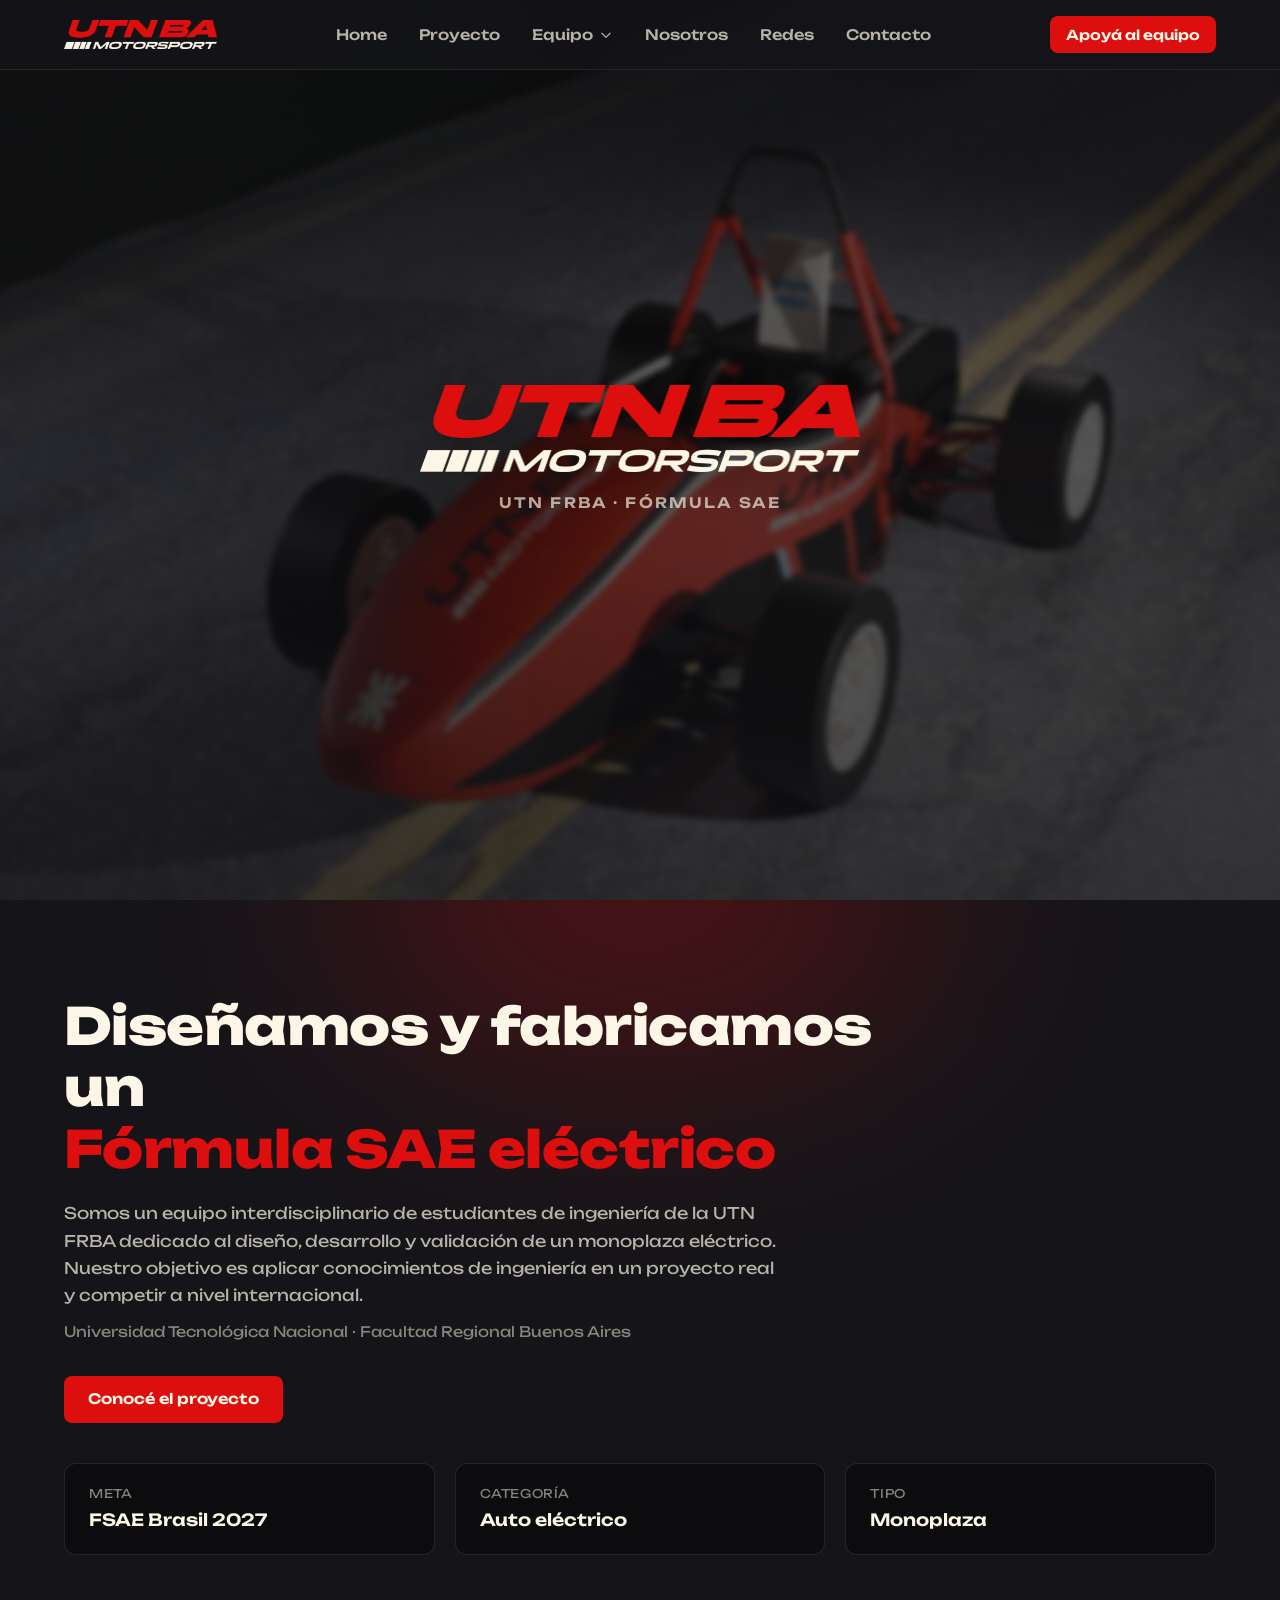
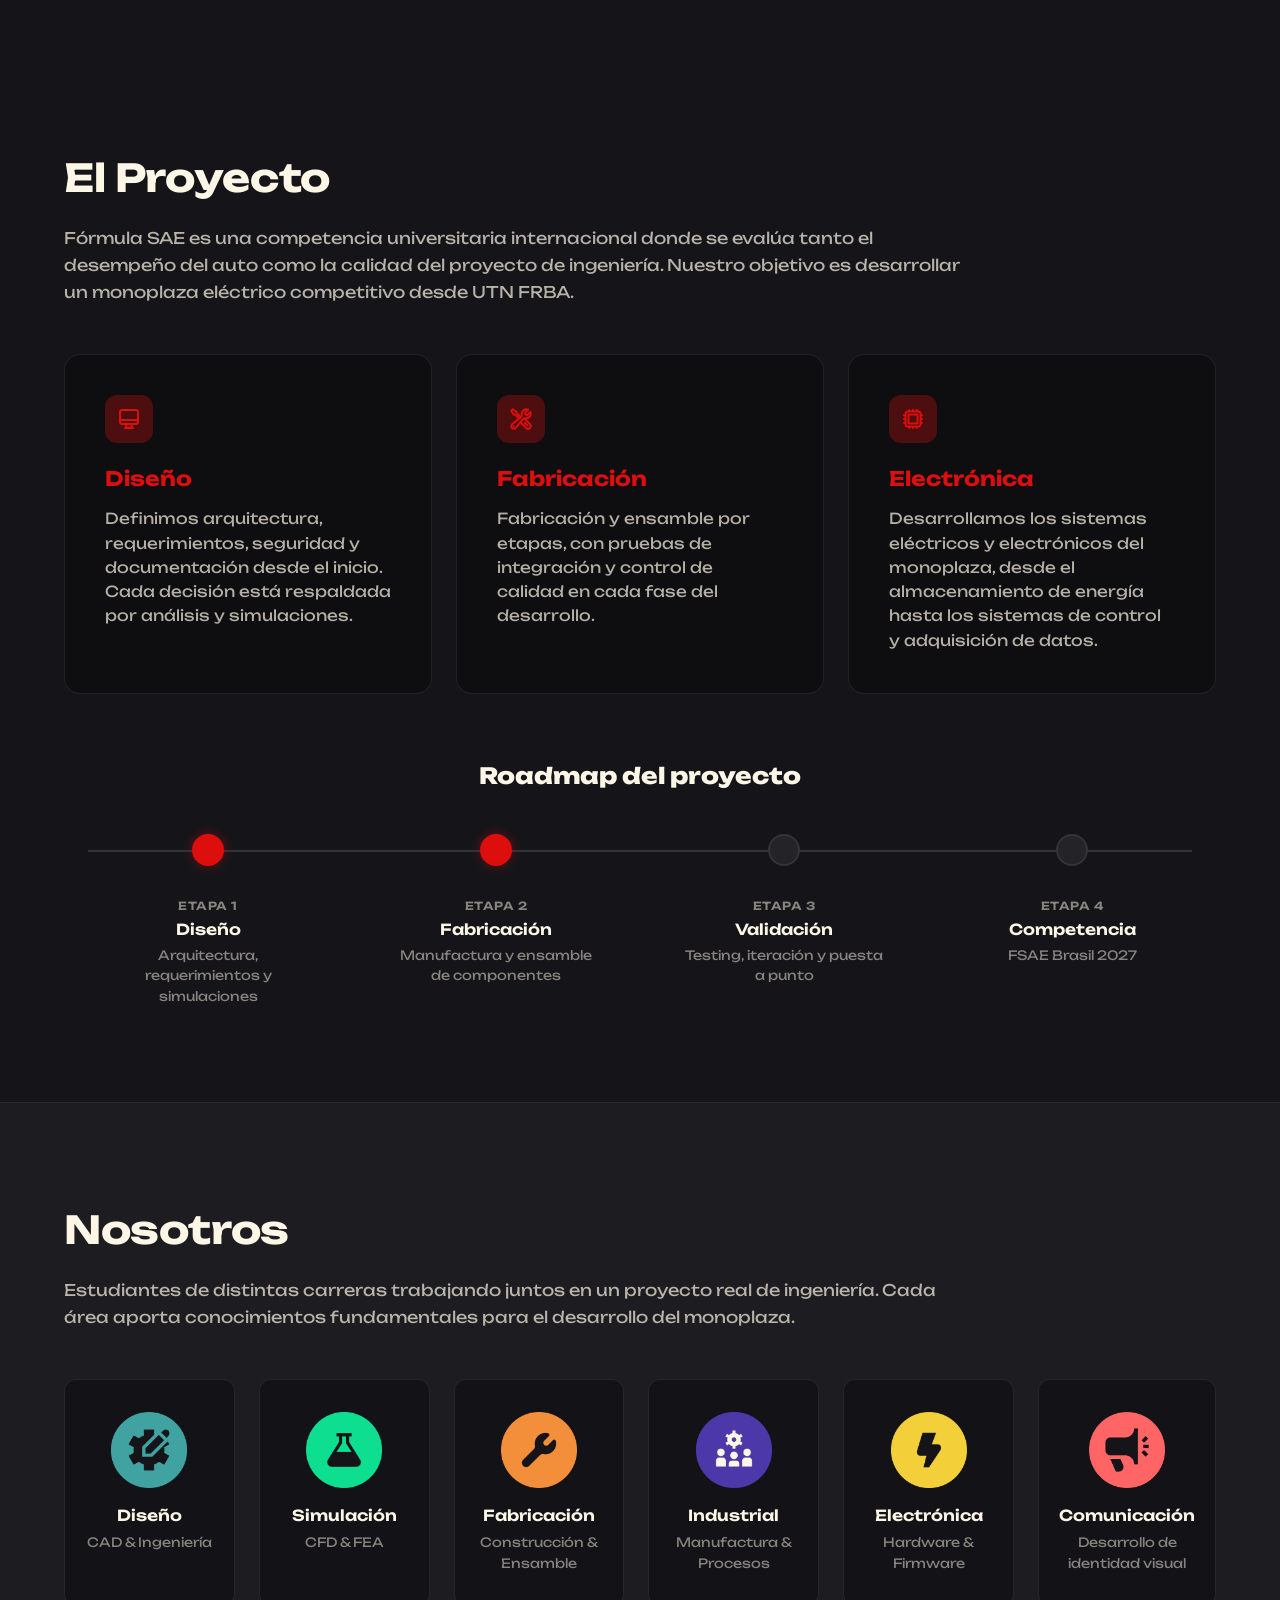
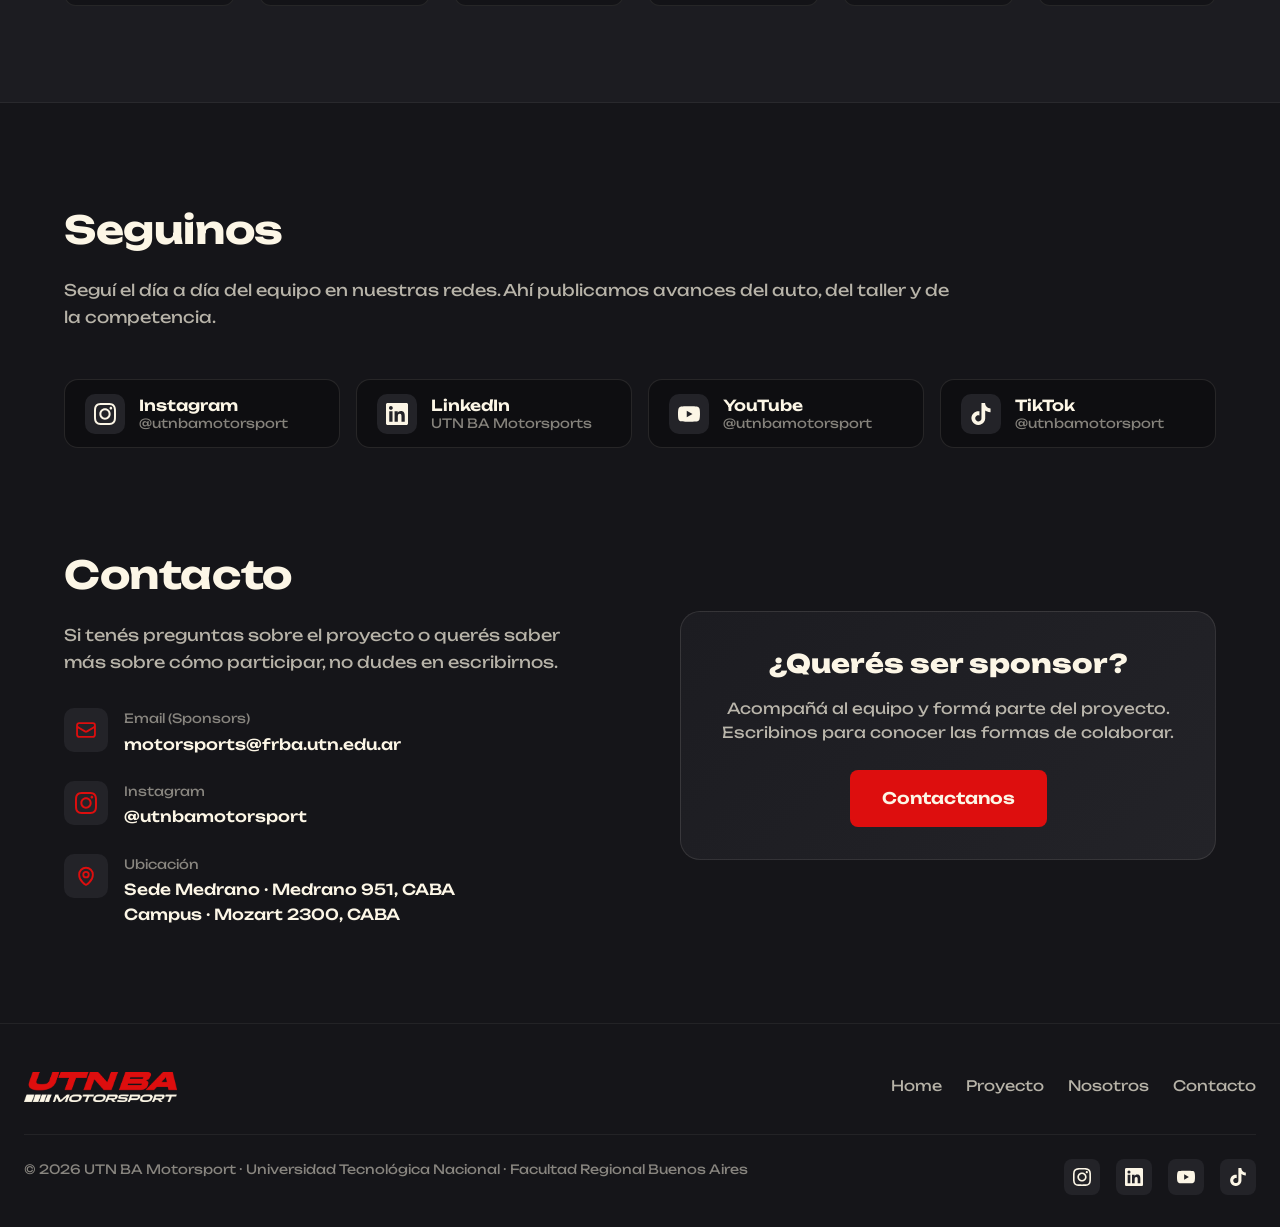
==== index.html @ e8218c8e "Contacto: mostrar las dos sedes (Medrano y Campus) - Ubicación ahora lista Sede Medrano (Medrano 951" ====
<!DOCTYPE html>
<html lang="es">
<head>
  <meta charset="UTF-8">
  <meta name="viewport" content="width=device-width, initial-scale=1.0">
  <meta name="description" content="UTN FRBA Motorsport - Equipo Formula Student que diseña y fabrica un monoplaza eléctrico para competir en FSAE Brasil 2027">
  <meta name="theme-color" content="#151519">
  <title>UTN FRBA Motorsport</title>
  <link rel="icon" type="image/png" href="assets/img/favicon.png">
  <link rel="canonical" href="https://mgazario.github.io/">
  <!-- Open Graph -->
  <meta property="og:type" content="website">
  <meta property="og:title" content="UTN FRBA Motorsport — Formula SAE">
  <meta property="og:description" content="Equipo Formula Student de la UTN FRBA que diseña y fabrica un monoplaza eléctrico para competir en FSAE Brasil 2027.">
  <meta property="og:url" content="https://mgazario.github.io/">
  <meta property="og:image" content="https://mgazario.github.io/assets/img/logo.png">
  <meta property="og:locale" content="es_AR">
  <!-- Google Fonts - Unbounded (only used weights) -->
  <link rel="preconnect" href="https://fonts.googleapis.com">
  <link rel="preconnect" href="https://fonts.gstatic.com" crossorigin>
  <link href="https://fonts.googleapis.com/css2?family=Unbounded:wght@400;500;600;700;800;900&display=swap" rel="stylesheet">
  <!-- Structured Data -->
  <script type="application/ld+json">
  {
    "@context": "https://schema.org",
    "@type": "CollegeOrUniversity",
    "name": "UTN FRBA Motorsport",
    "description": "Equipo Formula Student de la UTN FRBA que diseña y fabrica un monoplaza eléctrico.",
    "url": "https://mgazario.github.io/",
    "logo": "https://mgazario.github.io/assets/img/logo.png",
    "email": "motorsports@frba.utn.edu.ar",
    "sameAs": [
      "https://www.instagram.com/utnbamotorsport/"
    ],
    "address": {
      "@type": "PostalAddress",
      "addressLocality": "Buenos Aires",
      "addressCountry": "AR"
    }
  }
  </script>

  <!-- Styles -->
  <link rel="stylesheet" href="styles/global.css?v=11">
  <link rel="stylesheet" href="styles/home.css?v=10">
</head>
<body>
  <!-- Header cargado dinámicamente -->
  <div id="site-header"></div>

  <main>
    <!-- ====== HERO - Auto difuminado de fondo + logo (queda fijo; el contenido sube tapándolo) ====== -->
    <section id="home" class="hero" aria-label="UTN BA Motorsport">
      <div class="hero__bg">
        <img src="assets/img/render_fsae.jpg"
             alt="Monoplaza Fórmula SAE eléctrico de UTN BA Motorsport"
             class="hero__bg-img" width="1920" height="1080" loading="eager">
        <div class="hero__overlay" aria-hidden="true"></div>
      </div>

      <div class="hero__content">
        <img src="assets/img/logo.png" alt="UTN BA Motorsport" class="hero__logo" width="440" height="86">
        <span class="hero__tagline">UTN FRBA &middot; Fórmula SAE</span>
      </div>
    </section>

    <!-- El contenido va dentro de .page: sube y tapa el hero fijo al scrollear -->
    <div class="page">

    <!-- ====== INTRO - Contenido que aparece al scrollear ====== -->
    <section id="intro" class="intro" aria-labelledby="intro-title">
      <div class="intro__glow" aria-hidden="true"></div>

      <div class="intro__container">
        <h1 id="intro-title" class="intro__title">
          Diseñamos y fabricamos un
          <span class="intro__title-accent">Fórmula SAE eléctrico</span>
        </h1>

        <p class="intro__description">
          Somos un equipo interdisciplinario de estudiantes de ingeniería de la UTN FRBA dedicado al diseño, desarrollo y validación de un monoplaza eléctrico. Nuestro objetivo es aplicar conocimientos de ingeniería en un proyecto real y competir a nivel internacional.
        </p>

        <p class="intro__university">
          Universidad Tecnológica Nacional &middot; Facultad Regional Buenos Aires
        </p>

        <div class="intro__actions">
          <a href="#proyecto" class="btn btn--primary">
            Conocé el proyecto
          </a>
        </div>

        <!-- Info Cards -->
        <div class="intro__cards">
          <div class="info-card">
            <div class="info-card__label">Meta</div>
            <div class="info-card__value">FSAE Brasil 2027</div>
          </div>
          <div class="info-card">
            <div class="info-card__label">Categoría</div>
            <div class="info-card__value">Auto eléctrico</div>
          </div>
          <div class="info-card">
            <div class="info-card__label">Tipo</div>
            <div class="info-card__value">Monoplaza</div>
          </div>
        </div>
      </div>
    </section>

    <!-- ====== PROYECTO ====== -->
    <section id="proyecto" class="section" aria-labelledby="proyecto-title">
      <div class="section__container">
        <header class="section__header">
          <h2 id="proyecto-title" class="section__title">El Proyecto</h2>
          <p class="section__subtitle">
            Fórmula SAE es una competencia universitaria internacional donde se evalúa tanto el desempeño del auto
            como la calidad del proyecto de ingeniería. Nuestro objetivo es desarrollar un monoplaza eléctrico
            competitivo desde UTN FRBA.
          </p>
        </header>

        <!-- Pilares -->
        <div class="pillars">
          <article class="pillar">
            <div class="pillar__icon" aria-hidden="true">
              <!-- Icono Diseño -->
              <svg xmlns="http://www.w3.org/2000/svg" fill="none" viewBox="0 0 24 24" stroke="currentColor" stroke-width="2">
                <path stroke-linecap="round" stroke-linejoin="round" d="M9.75 17L9 20l-1 1h8l-1-1-.75-3M3 13h18M5 17h14a2 2 0 002-2V5a2 2 0 00-2-2H5a2 2 0 00-2 2v10a2 2 0 002 2z" />
              </svg>
            </div>
            <h3 class="pillar__title">Diseño</h3>
            <p class="pillar__text">
              Definimos arquitectura, requerimientos, seguridad y documentación desde el inicio.
              Cada decisión está respaldada por análisis y simulaciones.
            </p>
          </article>

          <article class="pillar">
            <div class="pillar__icon" aria-hidden="true">
              <!-- Icono Fabricacion -->
              <svg xmlns="http://www.w3.org/2000/svg" fill="none" viewBox="0 0 24 24" stroke="currentColor" stroke-width="2">
                <path stroke-linecap="round" stroke-linejoin="round" d="M11.42 15.17L17.25 21A2.652 2.652 0 0021 17.25l-5.877-5.877M11.42 15.17l2.496-3.03c.317-.384.74-.626 1.208-.766M11.42 15.17l-4.655 5.653a2.548 2.548 0 11-3.586-3.586l6.837-5.63m5.108-.233c.55-.164 1.163-.188 1.743-.14a4.5 4.5 0 004.486-6.336l-3.276 3.277a3.004 3.004 0 01-2.25-2.25l3.276-3.276a4.5 4.5 0 00-6.336 4.486c.091 1.076-.071 2.264-.904 2.95l-.102.085m-1.745 1.437L5.909 7.5H4.5L2.25 3.75l1.5-1.5L7.5 4.5v1.409l4.26 4.26m-1.745 1.437l1.745-1.437m6.615 8.206L15.75 15.75M4.867 19.125h.008v.008h-.008v-.008z" />
              </svg>
            </div>
            <h3 class="pillar__title">Fabricación</h3>
            <p class="pillar__text">
              Fabricación y ensamble por etapas, con pruebas de integración y control de calidad
              en cada fase del desarrollo.
            </p>
          </article>

          <article class="pillar">
            <div class="pillar__icon" aria-hidden="true">
              <!-- Icono Electronica -->
              <svg xmlns="http://www.w3.org/2000/svg" fill="none" viewBox="0 0 24 24" stroke="currentColor" stroke-width="2">
                <path stroke-linecap="round" stroke-linejoin="round" d="M8.25 3v1.5M4.5 8.25H3m18 0h-1.5M4.5 12H3m18 0h-1.5m-15 3.75H3m18 0h-1.5M8.25 19.5V21M12 3v1.5m0 15V21m3.75-18v1.5m0 15V21m-9-1.5h10.5a2.25 2.25 0 002.25-2.25V6.75a2.25 2.25 0 00-2.25-2.25H6.75A2.25 2.25 0 004.5 6.75v10.5a2.25 2.25 0 002.25 2.25zm.75-12h9v9h-9v-9z" />
              </svg>
            </div>
            <h3 class="pillar__title">Electrónica</h3>
            <p class="pillar__text">
              Desarrollamos los sistemas eléctricos y electrónicos del monoplaza, desde el almacenamiento de energía hasta los sistemas de control y adquisición de datos.
            </p>
          </article>
        </div>

        <!-- Roadmap -->
        <div class="roadmap">
          <h3 class="roadmap__title">Roadmap del proyecto</h3>
          <div class="roadmap__track">
            <div class="roadmap__line" aria-hidden="true"></div>
            <div class="roadmap__step roadmap__step--active">
              <div class="roadmap__dot"></div>
              <div class="roadmap__content">
                <span class="roadmap__label">Etapa 1</span>
                <span class="roadmap__name">Diseño</span>
                <span class="roadmap__desc">Arquitectura, requerimientos y simulaciones</span>
              </div>
            </div>
            <div class="roadmap__step roadmap__step--active">
              <div class="roadmap__dot"></div>
              <div class="roadmap__content">
                <span class="roadmap__label">Etapa 2</span>
                <span class="roadmap__name">Fabricación</span>
                <span class="roadmap__desc">Manufactura y ensamble de componentes</span>
              </div>
            </div>
            <div class="roadmap__step">
              <div class="roadmap__dot"></div>
              <div class="roadmap__content">
                <span class="roadmap__label">Etapa 3</span>
                <span class="roadmap__name">Validación</span>
                <span class="roadmap__desc">Testing, iteración y puesta a punto</span>
              </div>
            </div>
            <div class="roadmap__step">
              <div class="roadmap__dot"></div>
              <div class="roadmap__content">
                <span class="roadmap__label">Etapa 4</span>
                <span class="roadmap__name">Competencia</span>
                <span class="roadmap__desc">FSAE Brasil 2027</span>
              </div>
            </div>
          </div>
        </div>
      </div>
    </section>

    <!-- ====== EQUIPO ====== -->
    <section id="equipo" class="section section--alt" aria-labelledby="equipo-title">
      <div class="section__container">
        <header class="section__header">
          <h2 id="equipo-title" class="section__title">Nosotros</h2>
          <p class="section__subtitle">
            Estudiantes de distintas carreras trabajando juntos en un proyecto real de ingeniería.
            Cada área aporta conocimientos fundamentales para el desarrollo del monoplaza.
          </p>
        </header>

        <!-- Grilla de roles -->
        <div class="team-grid" role="list">
          <a href="equipo/diseno/index.html" class="team-card" role="listitem">
            <div class="team-card__icon">
              <img src="assets/img/diseno.png" alt="" class="team-card__img" width="72" height="72" loading="lazy">
            </div>
            <h3 class="team-card__title">Diseño</h3>
            <p class="team-card__subtitle">CAD &amp; Ingeniería</p>
          </a>

          <a href="equipo/simulacion/index.html" class="team-card" role="listitem">
            <div class="team-card__icon">
              <!-- TODO: reemplazar por ícono propio de Simulación cuando esté (por ahora usa química) -->
              <img src="assets/img/quimica.png" alt="" class="team-card__img" width="72" height="72" loading="lazy">
            </div>
            <h3 class="team-card__title">Simulación</h3>
            <p class="team-card__subtitle">CFD &amp; FEA</p>
          </a>

          <!-- Fabricación: sin página todavía (se agrega más adelante) -->
          <div class="team-card" role="listitem">
            <div class="team-card__icon">
              <img src="assets/img/fabricacion.png" alt="" class="team-card__img" width="72" height="72" loading="lazy">
            </div>
            <h3 class="team-card__title">Fabricación</h3>
            <p class="team-card__subtitle">Construcción &amp; Ensamble</p>
          </div>

          <a href="equipo/industrial/index.html" class="team-card" role="listitem">
            <div class="team-card__icon">
              <img src="assets/img/industrial.png" alt="" class="team-card__img" width="72" height="72" loading="lazy">
            </div>
            <h3 class="team-card__title">Industrial</h3>
            <p class="team-card__subtitle">Manufactura &amp; Procesos</p>
          </a>

          <a href="equipo/electronica/index.html" class="team-card" role="listitem">
            <div class="team-card__icon">
              <img src="assets/img/electronica.png" alt="" class="team-card__img" width="72" height="72" loading="lazy">
            </div>
            <h3 class="team-card__title">Electrónica</h3>
            <p class="team-card__subtitle">Hardware &amp; Firmware</p>
          </a>

          <a href="equipo/redes/index.html" class="team-card" role="listitem">
            <div class="team-card__icon">
              <img src="assets/img/comunicacion.png" alt="" class="team-card__img" width="72" height="72" loading="lazy">
            </div>
            <h3 class="team-card__title">Comunicación</h3>
            <p class="team-card__subtitle">Desarrollo de identidad visual</p>
          </a>
        </div>
      </div>
    </section>

    <!-- ====== REDES / SEGUINOS ====== -->
    <section id="redes" class="section" aria-labelledby="redes-title">
      <div class="section__container">
        <header class="section__header">
          <h2 id="redes-title" class="section__title">Seguinos</h2>
          <p class="section__subtitle">
            Seguí el día a día del equipo en nuestras redes. Ahí publicamos avances del auto, del taller y de la competencia.
          </p>
        </header>

        <!-- Seguinos: las 4 redes -->
        <div class="socials">
          <a href="https://www.instagram.com/utnbamotorsport/" target="_blank" rel="noopener noreferrer" class="social">
            <span class="social__icon" aria-hidden="true">
              <svg xmlns="http://www.w3.org/2000/svg" fill="currentColor" viewBox="0 0 24 24"><path d="M12 2.163c3.204 0 3.584.012 4.85.07 3.252.148 4.771 1.691 4.919 4.919.058 1.265.069 1.645.069 4.849 0 3.205-.012 3.584-.069 4.849-.149 3.225-1.664 4.771-4.919 4.919-1.266.058-1.644.07-4.85.07-3.204 0-3.584-.012-4.849-.07-3.26-.149-4.771-1.699-4.919-4.92-.058-1.265-.07-1.644-.07-4.849 0-3.204.013-3.583.07-4.849.149-3.227 1.664-4.771 4.919-4.919 1.266-.057 1.645-.069 4.849-.069zm0-2.163c-3.259 0-3.667.014-4.947.072-4.358.2-6.78 2.618-6.98 6.98-.059 1.281-.073 1.689-.073 4.948 0 3.259.014 3.668.072 4.948.2 4.358 2.618 6.78 6.98 6.98 1.281.058 1.689.072 4.948.072 3.259 0 3.668-.014 4.948-.072 4.354-.2 6.782-2.618 6.979-6.98.059-1.28.073-1.689.073-4.948 0-3.259-.014-3.667-.072-4.947-.196-4.354-2.617-6.78-6.979-6.98-1.281-.059-1.69-.073-4.949-.073zm0 5.838c-3.403 0-6.162 2.759-6.162 6.162s2.759 6.163 6.162 6.163 6.162-2.759 6.162-6.163c0-3.403-2.759-6.162-6.162-6.162zm0 10.162c-2.209 0-4-1.79-4-4 0-2.209 1.791-4 4-4s4 1.791 4 4c0 2.21-1.791 4-4 4zm6.406-11.845c-.796 0-1.441.645-1.441 1.44s.645 1.44 1.441 1.44c.795 0 1.439-.645 1.439-1.44s-.644-1.44-1.439-1.44z"/></svg>
            </span>
            <span class="social__text">
              <span class="social__name">Instagram</span>
              <span class="social__handle">@utnbamotorsport</span>
            </span>
          </a>

          <a href="https://www.linkedin.com/company/utn-ba-motorsports/" target="_blank" rel="noopener noreferrer" class="social">
            <span class="social__icon" aria-hidden="true">
              <svg xmlns="http://www.w3.org/2000/svg" fill="currentColor" viewBox="0 0 24 24"><path d="M20.447 20.452h-3.554v-5.569c0-1.328-.027-3.037-1.852-3.037-1.853 0-2.136 1.445-2.136 2.939v5.667H9.351V9h3.414v1.561h.046c.477-.9 1.637-1.85 3.37-1.85 3.601 0 4.267 2.37 4.267 5.455v6.286zM5.337 7.433c-1.144 0-2.063-.926-2.063-2.065 0-1.138.92-2.063 2.063-2.063 1.14 0 2.064.925 2.064 2.063 0 1.139-.925 2.065-2.064 2.065zm1.782 13.019H3.555V9h3.564v11.452zM22.225 0H1.771C.792 0 0 .774 0 1.729v20.542C0 23.227.792 24 1.771 24h20.451C23.2 24 24 23.227 24 22.271V1.729C24 .774 23.2 0 22.222 0h.003z"/></svg>
            </span>
            <span class="social__text">
              <span class="social__name">LinkedIn</span>
              <span class="social__handle">UTN BA Motorsports</span>
            </span>
          </a>

          <a href="https://www.youtube.com/@utnbamotorsport" target="_blank" rel="noopener noreferrer" class="social">
            <span class="social__icon" aria-hidden="true">
              <svg xmlns="http://www.w3.org/2000/svg" fill="currentColor" viewBox="0 0 24 24"><path d="M23.498 6.186a3.016 3.016 0 0 0-2.122-2.136C19.505 3.545 12 3.545 12 3.545s-7.505 0-9.377.505A3.017 3.017 0 0 0 .502 6.186C0 8.07 0 12 0 12s0 3.93.502 5.814a3.016 3.016 0 0 0 2.122 2.136c1.871.505 9.376.505 9.376.505s7.505 0 9.377-.505a3.015 3.015 0 0 0 2.122-2.136C24 15.93 24 12 24 12s0-3.93-.502-5.814zM9.545 15.568V8.432L15.818 12l-6.273 3.568z"/></svg>
            </span>
            <span class="social__text">
              <span class="social__name">YouTube</span>
              <span class="social__handle">@utnbamotorsport</span>
            </span>
          </a>

          <a href="https://www.tiktok.com/@utnbamotorsport" target="_blank" rel="noopener noreferrer" class="social">
            <span class="social__icon" aria-hidden="true">
              <svg xmlns="http://www.w3.org/2000/svg" fill="currentColor" viewBox="0 0 24 24"><path d="M12.525.02c1.31-.02 2.61-.01 3.91-.02.08 1.53.63 3.09 1.75 4.17 1.12 1.11 2.7 1.62 4.24 1.79v4.03c-1.44-.05-2.89-.35-4.2-.97-.57-.26-1.1-.59-1.62-.93-.01 2.92.01 5.84-.02 8.75-.08 1.4-.54 2.79-1.35 3.94-1.31 1.92-3.58 3.17-5.91 3.21-1.43.08-2.86-.31-4.08-1.03-2.02-1.19-3.44-3.37-3.65-5.71-.02-.5-.03-1-.01-1.49.18-1.9 1.12-3.72 2.58-4.96 1.66-1.44 3.98-2.13 6.15-1.72.02 1.48-.04 2.96-.04 4.44-.99-.32-2.15-.23-3.02.37-.63.41-1.11 1.04-1.36 1.75-.21.51-.15 1.07-.14 1.61.24 1.64 1.82 3.02 3.5 2.87 1.12-.01 2.19-.66 2.77-1.61.19-.33.4-.67.41-1.06.1-1.79.06-3.57.07-5.36.01-4.03-.01-8.05.02-12.07z"/></svg>
            </span>
            <span class="social__text">
              <span class="social__name">TikTok</span>
              <span class="social__handle">@utnbamotorsport</span>
            </span>
          </a>
        </div>
      </div>
    </section>

    <!-- ====== CONTACTO ====== -->
    <section id="contacto" class="section" aria-labelledby="contacto-title">
      <div class="section__container">
        <div class="contact-grid">
          <!-- Columna izquierda: título + info -->
          <div class="contact-left">
            <header class="section__header">
              <h2 id="contacto-title" class="section__title">Contacto</h2>
              <p class="section__subtitle">
                Si tenés preguntas sobre el proyecto o querés saber más sobre cómo participar, no dudes en escribirnos.
              </p>
            </header>

            <div class="contact-info">
            <div class="contact-item">
              <div class="contact-item__icon" aria-hidden="true">
                <!-- Icono Email -->
                <svg xmlns="http://www.w3.org/2000/svg" fill="none" viewBox="0 0 24 24" stroke="currentColor" stroke-width="2">
                  <path stroke-linecap="round" stroke-linejoin="round" d="M21.75 6.75v10.5a2.25 2.25 0 01-2.25 2.25h-15a2.25 2.25 0 01-2.25-2.25V6.75m19.5 0A2.25 2.25 0 0019.5 4.5h-15a2.25 2.25 0 00-2.25 2.25m19.5 0v.243a2.25 2.25 0 01-1.07 1.916l-7.5 4.615a2.25 2.25 0 01-2.36 0L3.32 8.91a2.25 2.25 0 01-1.07-1.916V6.75" />
                </svg>
              </div>
              <div>
                <div class="contact-item__label">Email (Sponsors)</div>
                <div class="contact-item__value">
                  <a href="mailto:motorsports@frba.utn.edu.ar">motorsports@frba.utn.edu.ar</a>
                </div>
              </div>
            </div>

            <div class="contact-item">
              <div class="contact-item__icon" aria-hidden="true">
                <!-- Icono Instagram -->
                <svg xmlns="http://www.w3.org/2000/svg" fill="currentColor" viewBox="0 0 24 24">
                  <path d="M12 2.163c3.204 0 3.584.012 4.85.07 3.252.148 4.771 1.691 4.919 4.919.058 1.265.069 1.645.069 4.849 0 3.205-.012 3.584-.069 4.849-.149 3.225-1.664 4.771-4.919 4.919-1.266.058-1.644.07-4.85.07-3.204 0-3.584-.012-4.849-.07-3.26-.149-4.771-1.699-4.919-4.92-.058-1.265-.07-1.644-.07-4.849 0-3.204.013-3.583.07-4.849.149-3.227 1.664-4.771 4.919-4.919 1.266-.057 1.645-.069 4.849-.069zm0-2.163c-3.259 0-3.667.014-4.947.072-4.358.2-6.78 2.618-6.98 6.98-.059 1.281-.073 1.689-.073 4.948 0 3.259.014 3.668.072 4.948.2 4.358 2.618 6.78 6.98 6.98 1.281.058 1.689.072 4.948.072 3.259 0 3.668-.014 4.948-.072 4.354-.2 6.782-2.618 6.979-6.98.059-1.28.073-1.689.073-4.948 0-3.259-.014-3.667-.072-4.947-.196-4.354-2.617-6.78-6.979-6.98-1.281-.059-1.69-.073-4.949-.073zm0 5.838c-3.403 0-6.162 2.759-6.162 6.162s2.759 6.163 6.162 6.163 6.162-2.759 6.162-6.163c0-3.403-2.759-6.162-6.162-6.162zm0 10.162c-2.209 0-4-1.79-4-4 0-2.209 1.791-4 4-4s4 1.791 4 4c0 2.21-1.791 4-4 4zm6.406-11.845c-.796 0-1.441.645-1.441 1.44s.645 1.44 1.441 1.44c.795 0 1.439-.645 1.439-1.44s-.644-1.44-1.439-1.44z"/>
                </svg>
              </div>
              <div>
                <div class="contact-item__label">Instagram</div>
                <div class="contact-item__value">
                  <a href="https://www.instagram.com/utnbamotorsport/" target="_blank" rel="noopener noreferrer">
                    @utnbamotorsport
                  </a>
                </div>
              </div>
            </div>

            <div class="contact-item">
              <div class="contact-item__icon" aria-hidden="true">
                <!-- Icono Ubicacion -->
                <svg xmlns="http://www.w3.org/2000/svg" fill="none" viewBox="0 0 24 24" stroke="currentColor" stroke-width="2">
                  <path stroke-linecap="round" stroke-linejoin="round" d="M15 10.5a3 3 0 11-6 0 3 3 0 016 0z" />
                  <path stroke-linecap="round" stroke-linejoin="round" d="M19.5 10.5c0 7.142-7.5 11.25-7.5 11.25S4.5 17.642 4.5 10.5a7.5 7.5 0 1115 0z" />
                </svg>
              </div>
              <div>
                <div class="contact-item__label">Ubicación</div>
                <div class="contact-item__value">
                  <a href="https://www.google.com/maps/search/?api=1&amp;query=UTN+FRBA+Medrano+951+CABA" target="_blank" rel="noopener noreferrer">Sede Medrano &middot; Medrano 951, CABA</a><br>
                  <a href="https://www.google.com/maps/search/?api=1&amp;query=UTN+FRBA+Campus+Tecnol%C3%B3gico+Mozart+2300+CABA" target="_blank" rel="noopener noreferrer">Campus &middot; Mozart 2300, CABA</a>
                </div>
              </div>
            </div>
          </div>
          </div>

          <!-- CTA sponsor (única, centrada) -->
          <div class="contact-ctas">
            <div class="contact-cta">
              <h3 class="contact-cta__title">¿Querés ser sponsor?</h3>
              <p class="contact-cta__text">
                Acompañá al equipo y formá parte del proyecto. Escribinos para conocer las formas de colaborar.
              </p>
              <a href="mailto:motorsports@frba.utn.edu.ar"
                 class="btn btn--primary">
                Contactanos
              </a>
            </div>
          </div>
        </div>
      </div>
    </section>
    </div><!-- /.page -->
  </main>

  <!-- Footer cargado dinámicamente -->
  <div id="site-footer"></div>

  <!-- Componentes compartidos -->
  <script src="components/load-components.js?v=11"></script>
  <script>
    // Smooth scroll para navegación
    document.addEventListener('click', function(e) {
      const anchor = e.target.closest('a[href*="#"]');
      if (!anchor) return;
      const href = anchor.getAttribute('href');
      const hashIndex = href.indexOf('#');
      if (hashIndex === -1) return;
      const hash = href.substring(hashIndex);
      if (hash === '#') return;
      // Solo hacer smooth scroll si estamos en la misma página
      const target = document.querySelector(hash);
      if (target) {
        e.preventDefault();
        target.scrollIntoView({ behavior: 'smooth' });
      }
    });
  </script>
</body>
</html>
---- styles/global.css ----
/* ========================================
   Global Styles — UTN FRBA Motorsport
   Compartido por todas las páginas
   ======================================== */

/* ========================================
   CSS Variables & Reset
   ======================================== */
:root {
  --color-black: #151519;
  --color-gray-dark: #1c1c21;
  --color-gray: #232328;
  --color-gray-light: #333339;
  --color-white: #fcf6e6;
  --color-white-muted: rgba(252, 246, 230, 0.7);
  --color-white-subtle: rgba(252, 246, 230, 0.5);
  --color-red: #dd0e0e;
  --color-red-hover: #bb0c0c;
  --color-red-glow: rgba(221, 14, 14, 0.3);
  --font-family: 'Unbounded', sans-serif;
  --max-width: 1600px;
  --header-height: 70px;
}

*, *::before, *::after {
  box-sizing: border-box;
  margin: 0;
  padding: 0;
}

html {
  scroll-behavior: smooth;
}

body {
  font-family: var(--font-family);
  background-color: var(--color-black);
  color: var(--color-white);
  line-height: 1.6;
  -webkit-font-smoothing: antialiased;
}

h1, h2, h3, h4, h5, h6 {
  font-family: var(--font-family);
}

img {
  max-width: 100%;
  height: auto;
  display: block;
}

a {
  color: inherit;
  text-decoration: none;
}

/* Focus visible for accessibility */
:focus-visible {
  outline: 2px solid var(--color-red);
  outline-offset: 2px;
}

::selection {
  background-color: var(--color-red-glow);
  color: var(--color-white);
}

/* ========================================
   Header / Navigation
   ======================================== */
.header {
  position: fixed;
  top: 0;
  left: 0;
  right: 0;
  z-index: 100;
  background: rgba(21, 21, 25, 0.85);
  backdrop-filter: blur(12px);
  -webkit-backdrop-filter: blur(12px);
  border-bottom: 1px solid rgba(252, 246, 230, 0.08);
  height: var(--header-height);
}

.header__container {
  max-width: var(--max-width);
  margin: 0 auto;
  padding: 0 2rem;
  height: 100%;
  display: flex;
  align-items: center;
  justify-content: space-between;
}

@media (min-width: 1200px) {
  .header__container {
    padding: 0 4rem;
  }
}

.header__logo {
  display: flex;
  align-items: center;
}

.header__logo-img {
  height: 30px;
  width: auto;
  object-fit: contain;
}

/* Hamburger button (mobile) */
.header__hamburger {
  display: flex;
  flex-direction: column;
  justify-content: center;
  gap: 5px;
  width: 44px;
  height: 44px;
  padding: 10px;
  background: transparent;
  border: none;
  cursor: pointer;
  z-index: 110;
}

.header__hamburger-line {
  display: block;
  width: 100%;
  height: 2px;
  background: var(--color-white);
  border-radius: 2px;
  transition: transform 0.3s ease, opacity 0.3s ease;
}

/* Hamburger → X animation when open */
.header__hamburger[aria-expanded="true"] .header__hamburger-line:nth-child(1) {
  transform: translateY(7px) rotate(45deg);
}

.header__hamburger[aria-expanded="true"] .header__hamburger-line:nth-child(2) {
  opacity: 0;
}

.header__hamburger[aria-expanded="true"] .header__hamburger-line:nth-child(3) {
  transform: translateY(-7px) rotate(-45deg);
}

/* Nav — hidden on mobile by default */
.nav {
  display: none;
}

/* Mobile nav overlay.
   OJO: .header tiene backdrop-filter, lo que lo convierte en contenedor
   de referencia de sus hijos position:fixed. Por eso NO se puede usar
   bottom:0 (quedaba relativo al header de 70px y el menú colapsaba);
   fijamos altura explícita. */
.nav--open {
  display: block;
  position: fixed;
  top: var(--header-height);
  left: 0;
  right: 0;
  height: calc(100vh - var(--header-height));
  height: calc(100dvh - var(--header-height));
  background: rgba(21, 21, 25, 0.98);
  backdrop-filter: blur(12px);
  -webkit-backdrop-filter: blur(12px);
  z-index: 99;
  padding: 1.5rem 2rem 2rem;
  overflow-y: auto;
}

.nav--open .nav__list {
  flex-direction: column;
  align-items: flex-start;
  gap: 0;
  width: 100%;
}

.nav--open .nav__list > li {
  width: 100%;
  border-bottom: 1px solid rgba(252, 246, 230, 0.06);
}

.nav--open .nav__link {
  display: block;
  padding: 1rem 0;
  font-size: 1.1rem;
}

.nav--open .nav__dropdown-toggle {
  padding: 1rem 0;
  font-size: 1.1rem;
  width: 100%;
  justify-content: space-between;
}

.nav--open .nav__dropdown {
  position: static;
  transform: none;
  margin-top: 0;
  background: transparent;
  backdrop-filter: none;
  border: none;
  border-radius: 0;
  padding: 0 0 0.5rem 1rem;
  opacity: 1;
  visibility: visible;
  display: none;
}

.nav--open .nav__dropdown[data-open="true"] {
  display: block;
}

.nav--open .nav__dropdown-link {
  padding: 0.75rem 0;
  font-size: 1rem;
}

.nav__list {
  display: flex;
  align-items: center;
  gap: 2rem;
  list-style: none;
}

.nav__link {
  font-size: 0.9rem;
  font-weight: 500;
  color: var(--color-white-muted);
  transition: color 0.2s ease;
}

.nav__link:hover {
  color: var(--color-white);
}

/* Dropdown */
.nav__item {
  position: relative;
}

.nav__dropdown-toggle {
  display: flex;
  align-items: center;
  gap: 0.35rem;
  font-family: inherit;
  font-size: 0.9rem;
  font-weight: 500;
  color: var(--color-white-muted);
  background: transparent;
  border: none;
  cursor: pointer;
  transition: color 0.2s ease;
  padding: 0;
}

.nav__dropdown-toggle:hover {
  color: var(--color-white);
}

.nav__dropdown-toggle svg {
  width: 14px;
  height: 14px;
  transition: transform 0.2s ease;
}

.nav__item:hover .nav__dropdown-toggle svg,
.nav__dropdown-toggle[aria-expanded="true"] svg {
  transform: rotate(180deg);
}

.nav__dropdown {
  position: absolute;
  top: 100%;
  left: 50%;
  transform: translateX(-50%);
  min-width: 200px;
  padding: 0.5rem 0;
  margin-top: 0.75rem;
  background: rgba(28, 28, 33, 0.95);
  backdrop-filter: blur(12px);
  border: 1px solid rgba(252, 246, 230, 0.1);
  border-radius: 12px;
  opacity: 0;
  visibility: hidden;
  transition: opacity 0.2s ease, visibility 0.2s ease;
}

/* Show dropdown on hover AND keyboard focus-within AND aria-expanded */
.nav__item:hover .nav__dropdown,
.nav__item:focus-within .nav__dropdown,
.nav__dropdown-toggle[aria-expanded="true"] + .nav__dropdown {
  opacity: 1;
  visibility: visible;
}

.nav__dropdown-link {
  display: block;
  padding: 0.6rem 1.25rem;
  font-size: 0.85rem;
  color: var(--color-white-muted);
  transition: background-color 0.15s ease, color 0.15s ease;
}

.nav__dropdown-link:hover,
.nav__dropdown-link:focus-visible {
  background: rgba(252, 246, 230, 0.05);
  color: var(--color-white);
}

.header__cta {
  display: inline-flex;
  white-space: nowrap;
}

/* CTA: en mobile texto corto "Apoyanos" (menos invasivo); en desktop completo */
.header__cta-full { display: none; }
.header__cta-short { display: inline; }

/* Menos padding lateral del header en mobile para dar aire */
@media (max-width: 767px) {
  .header__container {
    padding: 0 1rem;
  }
}

/* Show desktop nav, hide hamburger on larger screens */
@media (min-width: 768px) {
  .nav {
    display: block;
  }

  .header__hamburger {
    display: none;
  }

  .nav--open {
    display: block;
    position: static;
    background: none;
    backdrop-filter: none;
    padding: 0;
    overflow: visible;
  }

  .header__cta-full { display: inline; }
  .header__cta-short { display: none; }
}

/* ========================================
   Buttons
   ======================================== */
.btn {
  display: inline-flex;
  align-items: center;
  justify-content: center;
  gap: 0.5rem;
  padding: 0.75rem 1.5rem;
  font-family: inherit;
  font-size: 0.9rem;
  font-weight: 600;
  border-radius: 8px;
  border: none;
  cursor: pointer;
  transition: all 0.2s ease;
}

.btn--primary {
  background-color: var(--color-red);
  color: var(--color-white);
}

.btn--primary:hover {
  background-color: var(--color-red-hover);
}

.btn--secondary {
  background-color: white;
  color: #0c0c0f;
  border: 1px solid rgba(252, 246, 230, 0.15);
}

.btn--secondary:hover {
  background-color: rgba(252, 246, 230, 0.05);
  color: var(--color-white);
}

.btn--small {
  padding: 0.5rem 1rem;
  font-size: 0.85rem;
}

/* ========================================
   Main content offset (for fixed header)
   ======================================== */
.main {
  padding-top: var(--header-height);
}

/* ========================================
   Footer
   ======================================== */
.footer {
  position: relative;
  z-index: 1;
  background: var(--color-black);
  border-top: 1px solid rgba(252, 246, 230, 0.06);
  padding: 3rem 1.5rem 2rem;
}

.footer__container {
  max-width: var(--max-width);
  margin: 0 auto;
}

.footer__main {
  display: flex;
  flex-direction: column;
  gap: 2rem;
  padding-bottom: 2rem;
  border-bottom: 1px solid rgba(252, 246, 230, 0.06);
}

@media (min-width: 768px) {
  .footer__main {
    flex-direction: row;
    justify-content: space-between;
    align-items: center;
  }
}

.footer__brand {
  display: flex;
  align-items: center;
}

.footer__logo {
  height: 30px;
  width: auto;
  object-fit: contain;
}

.footer__links {
  display: flex;
  gap: 1.5rem;
}

.footer__link {
  font-size: 0.9rem;
  color: var(--color-white-muted);
  transition: color 0.2s ease;
}

.footer__link:hover {
  color: var(--color-white);
}

.footer__bottom {
  padding-top: 1.5rem;
  display: flex;
  flex-direction: column;
  gap: 1rem;
  text-align: center;
}

@media (min-width: 768px) {
  .footer__bottom {
    flex-direction: row;
    justify-content: space-between;
    text-align: left;
  }
}

.footer__copyright {
  font-size: 0.8rem;
  color: var(--color-white-subtle);
}

.footer__social {
  display: flex;
  justify-content: center;
  gap: 1rem;
}

@media (min-width: 768px) {
  .footer__social {
    justify-content: flex-end;
  }
}

.footer__social-link {
  width: 36px;
  height: 36px;
  background: var(--color-gray);
  border-radius: 8px;
  display: flex;
  align-items: center;
  justify-content: center;
  transition: background-color 0.2s ease;
}

.footer__social-link:hover {
  background: var(--color-gray-light);
}

.footer__social-link svg {
  width: 18px;
  height: 18px;
  color: var(--color-white);
}

/* ========================================
   Utility Classes
   ======================================== */
.sr-only {
  position: absolute;
  width: 1px;
  height: 1px;
  padding: 0;
  margin: -1px;
  overflow: hidden;
  clip: rect(0, 0, 0, 0);
  white-space: nowrap;
  border: 0;
}
---- styles/home.css ----
/* ========================================
   Home Page Styles — index.html
   ======================================== */

/* ========================================
   Hero Section — Auto difuminado + logo
   El hero queda FIJO detrás; el contenido (.page)
   sube y lo va tapando al scrollear (efecto reveal)
   ======================================== */
.hero {
  position: fixed;
  inset: 0;
  z-index: 0;
  height: 100vh;
  display: flex;
  align-items: center;
  justify-content: center;
  overflow: hidden;
  background: var(--color-black);
}

.hero__bg {
  position: absolute;
  inset: 0;
}

.hero__bg-img {
  width: 100%;
  height: 100%;
  object-fit: cover;
  object-position: center;
  /* Auto levemente difuminado de fondo (se ve el auto, pero no 100% nítido) */
  filter: blur(3px) brightness(0.8);
  transform: scale(1.05);
}

.hero__overlay {
  position: absolute;
  inset: 0;
  background:
    radial-gradient(circle at 50% 45%, rgba(21, 21, 25, 0) 0%, rgba(21, 21, 25, 0.4) 100%),
    linear-gradient(to bottom, rgba(21, 21, 25, 0.3) 0%, rgba(21, 21, 25, 0.55) 100%);
}

.hero__content {
  position: relative;
  z-index: 1;
  display: flex;
  flex-direction: column;
  align-items: center;
  gap: 1.25rem;
  text-align: center;
  padding: 0 1.5rem;
}

.hero__logo {
  width: min(440px, 74vw);
  height: auto;
  filter: drop-shadow(0 8px 30px rgba(0, 0, 0, 0.55));
}

.hero__tagline {
  font-size: 0.9rem;
  font-weight: 600;
  color: var(--color-white-muted);
  text-transform: uppercase;
  letter-spacing: 0.15em;
}

/* Wrapper del contenido: arranca 100vh abajo (para ver el hero
   primero) y al subir tapa el hero fijo con su fondo negro */
.page {
  position: relative;
  z-index: 1;
  margin-top: 100vh;
  background: var(--color-black);
}

/* ========================================
   Intro Section — contenido tras el hero
   ======================================== */
.intro {
  position: relative;
  padding: 5rem 1.5rem;
  overflow: hidden;
}

@media (min-width: 1200px) {
  .intro {
    padding: 6rem 4rem;
  }
}

.intro__glow {
  position: absolute;
  top: -150px;
  left: 50%;
  transform: translateX(-50%);
  width: 600px;
  max-width: 90%;
  height: 300px;
  background: var(--color-red-glow);
  filter: blur(120px);
  border-radius: 50%;
  pointer-events: none;
}

.intro__container {
  position: relative;
  z-index: 1;
  max-width: var(--max-width);
  margin: 0 auto;
}

.intro__tagline {
  display: inline-block;
  font-size: 0.85rem;
  font-weight: 600;
  color: var(--color-white-subtle);
  text-transform: uppercase;
  letter-spacing: 0.1em;
  margin-bottom: 1rem;
}

.intro__title {
  font-size: clamp(1.85rem, 4vw, 3.25rem);
  font-weight: 800;
  line-height: 1.2;
  letter-spacing: -0.01em;
  margin-bottom: 1.25rem;
  max-width: 900px;
}

/* El acento rojo va en su propia línea (blanco arriba, rojo abajo) */
.intro__title-accent {
  display: block;
  color: var(--color-red);
}

.intro__description {
  font-size: clamp(1rem, 1.1vw, 1.15rem);
  color: var(--color-white-muted);
  line-height: 1.7;
  margin-bottom: 0.75rem;
  max-width: 720px;
}

.intro__university {
  font-size: 0.9rem;
  color: var(--color-white-subtle);
  margin-bottom: 2rem;
}

.intro__actions {
  display: flex;
  flex-direction: column;
  gap: 0.75rem;
  margin-bottom: 2.5rem;
}

@media (min-width: 480px) {
  .intro__actions {
    flex-direction: row;
  }
}

/* Info Cards */
.intro__cards {
  display: grid;
  grid-template-columns: 1fr;
  gap: 1rem;
}

@media (min-width: 480px) {
  .intro__cards {
    grid-template-columns: repeat(3, 1fr);
    gap: 1.25rem;
  }
}

.info-card {
  background: rgba(0, 0, 0, 0.4);
  border: 1px solid rgba(252, 246, 230, 0.1);
  border-radius: 12px;
  padding: 1.25rem 1.5rem;
}

.info-card__label {
  font-size: 0.75rem;
  color: var(--color-white-subtle);
  text-transform: uppercase;
  letter-spacing: 0.05em;
  margin-bottom: 0.25rem;
}

.info-card__value {
  font-size: 1.05rem;
  font-weight: 600;
}

/* ========================================
   Section Common Styles
   ======================================== */
.section {
  padding: 5rem 1.5rem;
}

@media (min-width: 1200px) {
  .section {
    padding: 6rem 4rem;
  }
}

.section--alt {
  background: var(--color-gray-dark);
  border-top: 1px solid rgba(252, 246, 230, 0.06);
  border-bottom: 1px solid rgba(252, 246, 230, 0.06);
}

.section__container {
  max-width: var(--max-width);
  margin: 0 auto;
}

.section__header {
  max-width: 900px;
  margin-bottom: 3rem;
}

.section__title {
  font-size: clamp(1.6rem, 3vw, 2.5rem);
  font-weight: 700;
  letter-spacing: -0.01em;
  margin-bottom: 1rem;
}

.section__subtitle {
  font-size: clamp(1rem, 1.2vw, 1.15rem);
  color: var(--color-white-muted);
  line-height: 1.7;
}

/* ========================================
   Project Section — Pillars
   ======================================== */
.pillars {
  display: grid;
  grid-template-columns: 1fr;
  gap: 1.5rem;
}

@media (min-width: 768px) {
  .pillars {
    grid-template-columns: repeat(3, 1fr);
  }
}

.pillar {
  background: rgba(0, 0, 0, 0.3);
  border: 1px solid rgba(252, 246, 230, 0.08);
  border-radius: 16px;
  padding: 2rem;
  transition: border-color 0.2s ease;
}

@media (min-width: 1200px) {
  .pillar {
    padding: 2.5rem;
  }
}

.pillar:hover {
  border-color: rgba(252, 246, 230, 0.15);
}

.pillar__icon {
  width: 48px;
  height: 48px;
  background: var(--color-red-glow);
  border-radius: 12px;
  display: flex;
  align-items: center;
  justify-content: center;
  margin-bottom: 1.25rem;
}

.pillar__icon svg {
  width: 24px;
  height: 24px;
  color: var(--color-red);
}

.pillar__title {
  font-size: 1.25rem;
  font-weight: 700;
  color: var(--color-red);
  margin-bottom: 0.75rem;
}

.pillar__text {
  font-size: 0.95rem;
  color: var(--color-white-muted);
  line-height: 1.6;
}

/* ========================================
   Roadmap
   ======================================== */
.roadmap {
  margin-top: 4rem;
}

.roadmap__title {
  font-size: 1.4rem;
  font-weight: 800;
  text-align: center;
  margin-bottom: 2.5rem;
  color: var(--color-white);
}

.roadmap__track {
  position: relative;
  display: flex;
  flex-direction: column;
  gap: 0;
}

@media (min-width: 768px) {
  .roadmap__track {
    flex-direction: row;
    justify-content: space-between;
  }
}

.roadmap__line {
  display: none;
}

@media (min-width: 768px) {
  .roadmap__line {
    display: block;
    position: absolute;
    top: 16px;
    left: 24px;
    right: 24px;
    height: 2px;
    background: var(--color-gray-light);
  }
}

.roadmap__step {
  position: relative;
  display: flex;
  align-items: flex-start;
  gap: 1rem;
  padding: 1rem 0;
}

@media (min-width: 768px) {
  .roadmap__step {
    flex-direction: column;
    align-items: center;
    text-align: center;
    flex: 1;
    padding: 0;
  }
}

.roadmap__dot {
  width: 32px;
  height: 32px;
  border-radius: 50%;
  background: var(--color-gray);
  border: 2px solid var(--color-gray-light);
  flex-shrink: 0;
  position: relative;
  z-index: 1;
  transition: all 0.2s ease;
}

.roadmap__step--active .roadmap__dot {
  background: var(--color-red);
  border-color: var(--color-red);
  box-shadow: 0 0 12px rgba(221, 14, 14, 0.4);
}

.roadmap__content {
  display: flex;
  flex-direction: column;
  gap: 0.15rem;
}

@media (min-width: 768px) {
  .roadmap__content {
    margin-top: 1rem;
  }
}

.roadmap__label {
  font-size: 0.7rem;
  font-weight: 600;
  color: var(--color-white-subtle);
  text-transform: uppercase;
  letter-spacing: 0.05em;
}

.roadmap__name {
  font-size: 0.95rem;
  font-weight: 600;
  color: var(--color-white);
}

.roadmap__step--active .roadmap__name {
  color: var(--color-white);
}

.roadmap__desc {
  font-size: 0.8rem;
  color: var(--color-white-subtle);
  max-width: 200px;
}

@media (min-width: 768px) {
  .roadmap__desc {
    margin: 0 auto;
  }
}

/* ========================================
   Team Section
   ======================================== */
.team-grid {
  display: grid;
  grid-template-columns: repeat(2, 1fr);
  gap: 1.25rem;
}

@media (min-width: 640px) {
  .team-grid {
    grid-template-columns: repeat(3, 1fr);
  }
}

@media (min-width: 1024px) {
  .team-grid {
    grid-template-columns: repeat(6, 1fr);
    gap: 1.5rem;
  }
}

.team-card {
  background: rgba(0, 0, 0, 0.3);
  border: 1px solid rgba(252, 246, 230, 0.08);
  border-radius: 12px;
  padding: 2rem 1.25rem;
  text-align: center;
  transition: border-color 0.2s ease, transform 0.2s ease;
}

.team-card:hover {
  border-color: rgba(221, 14, 14, 0.4);
  transform: translateY(-2px);
}

.team-card__icon {
  width: 76px;
  height: 76px;
  margin: 0 auto 1rem;
  display: flex;
  align-items: center;
  justify-content: center;
}

.team-card__img {
  width: 100%;
  height: 100%;
  object-fit: contain;
}

.team-card__title {
  font-size: 0.95rem;
  font-weight: 600;
  margin-bottom: 0.25rem;
}

.team-card__subtitle {
  font-size: 0.8rem;
  color: var(--color-white-subtle);
}

/* ========================================
   Contact Section
   ======================================== */
.contact-grid {
  display: grid;
  grid-template-columns: 1fr;
  gap: 2rem;
}

@media (min-width: 768px) {
  .contact-grid {
    grid-template-columns: 1fr 1fr;
    align-items: center;
    gap: 3rem;
  }
}

@media (min-width: 1200px) {
  .contact-grid {
    gap: 5rem;
  }
}

.contact-left .section__header {
  margin-bottom: 2rem;
}

.contact-info {
  display: flex;
  flex-direction: column;
  gap: 1.5rem;
}

.contact-item {
  display: flex;
  align-items: flex-start;
  gap: 1rem;
}

.contact-item__icon {
  width: 44px;
  height: 44px;
  background: var(--color-gray);
  border-radius: 10px;
  display: flex;
  align-items: center;
  justify-content: center;
  flex-shrink: 0;
}

.contact-item__icon svg {
  width: 22px;
  height: 22px;
  color: var(--color-red);
}

.contact-item__label {
  font-size: 0.8rem;
  color: var(--color-white-subtle);
  margin-bottom: 0.25rem;
}

.contact-item__value {
  font-size: 0.95rem;
  font-weight: 500;
}

.contact-item__value a {
  color: var(--color-white);
  transition: color 0.2s ease;
}

.contact-item__value a:hover {
  color: var(--color-red);
}

.contact-ctas {
  display: flex;
  flex-direction: column;
  gap: 1.5rem;
}

.contact-cta {
  background: linear-gradient(135deg, var(--color-gray-dark) 0%, var(--color-gray) 100%);
  border: 1px solid rgba(252, 246, 230, 0.1);
  border-radius: 20px;
  padding: 2rem;
  text-align: center;
}

.contact-cta__title {
  font-size: 1.6rem;
  font-weight: 800;
  margin-bottom: 0.75rem;
}

.contact-cta__text {
  font-size: 0.95rem;
  color: var(--color-white-muted);
  margin-bottom: 1.5rem;
  margin-left: auto;
  margin-right: auto;
}

.contact-cta .btn {
  padding: 1rem 2rem;
  font-size: 1rem;
}

/* ========================================
   Novedades (redes + globitos de posteos)
   ======================================== */
.socials {
  display: flex;
  flex-wrap: wrap;
  gap: 1rem;
}

/* La sección Seguinos es corta: sacamos el espacio de más hacia Contacto */
#redes {
  padding-bottom: 0;
}

.social {
  display: flex;
  align-items: center;
  gap: 0.85rem;
  padding: 0.85rem 1.25rem;
  min-width: 220px;
  flex: 1 1 220px;
  max-width: 320px;
  background: rgba(0, 0, 0, 0.3);
  border: 1px solid rgba(252, 246, 230, 0.1);
  border-radius: 14px;
  transition: border-color 0.2s ease, transform 0.2s ease, background-color 0.2s ease;
}

.social:hover {
  border-color: var(--color-red);
  background: rgba(0, 0, 0, 0.45);
  transform: translateY(-2px);
}

.social__icon {
  flex-shrink: 0;
  width: 40px;
  height: 40px;
  border-radius: 10px;
  background: var(--color-gray);
  display: flex;
  align-items: center;
  justify-content: center;
  color: var(--color-white);
}

.social__icon svg {
  width: 22px;
  height: 22px;
}

.social:hover .social__icon {
  color: var(--color-red);
}

.social__text {
  display: flex;
  flex-direction: column;
  line-height: 1.3;
}

.social__name {
  font-weight: 600;
  font-size: 0.95rem;
}

.social__handle {
  font-size: 0.8rem;
  color: var(--color-white-subtle);
}

/* Globitos de posteos */
.posts {
  display: flex;
  flex-wrap: wrap;
  gap: 0.75rem;
}

.post-chip {
  display: inline-flex;
  align-items: center;
  gap: 0.5rem;
  padding: 0.55rem 1rem;
  background: rgba(0, 0, 0, 0.35);
  border: 1px solid rgba(252, 246, 230, 0.12);
  border-radius: 999px;
  font-size: 0.9rem;
  font-weight: 500;
  color: var(--color-white);
  transition: border-color 0.2s ease, background-color 0.2s ease, transform 0.2s ease;
}

.post-chip:hover {
  border-color: var(--color-red);
  background: rgba(0, 0, 0, 0.5);
  transform: translateY(-2px);
}

.post-chip__icon {
  display: inline-flex;
  color: var(--color-white-muted);
}

.post-chip:hover .post-chip__icon {
  color: var(--color-red);
}

.post-chip__icon svg {
  width: 16px;
  height: 16px;
}

.posts__empty {
  font-size: 0.95rem;
  color: var(--color-white-subtle);
}
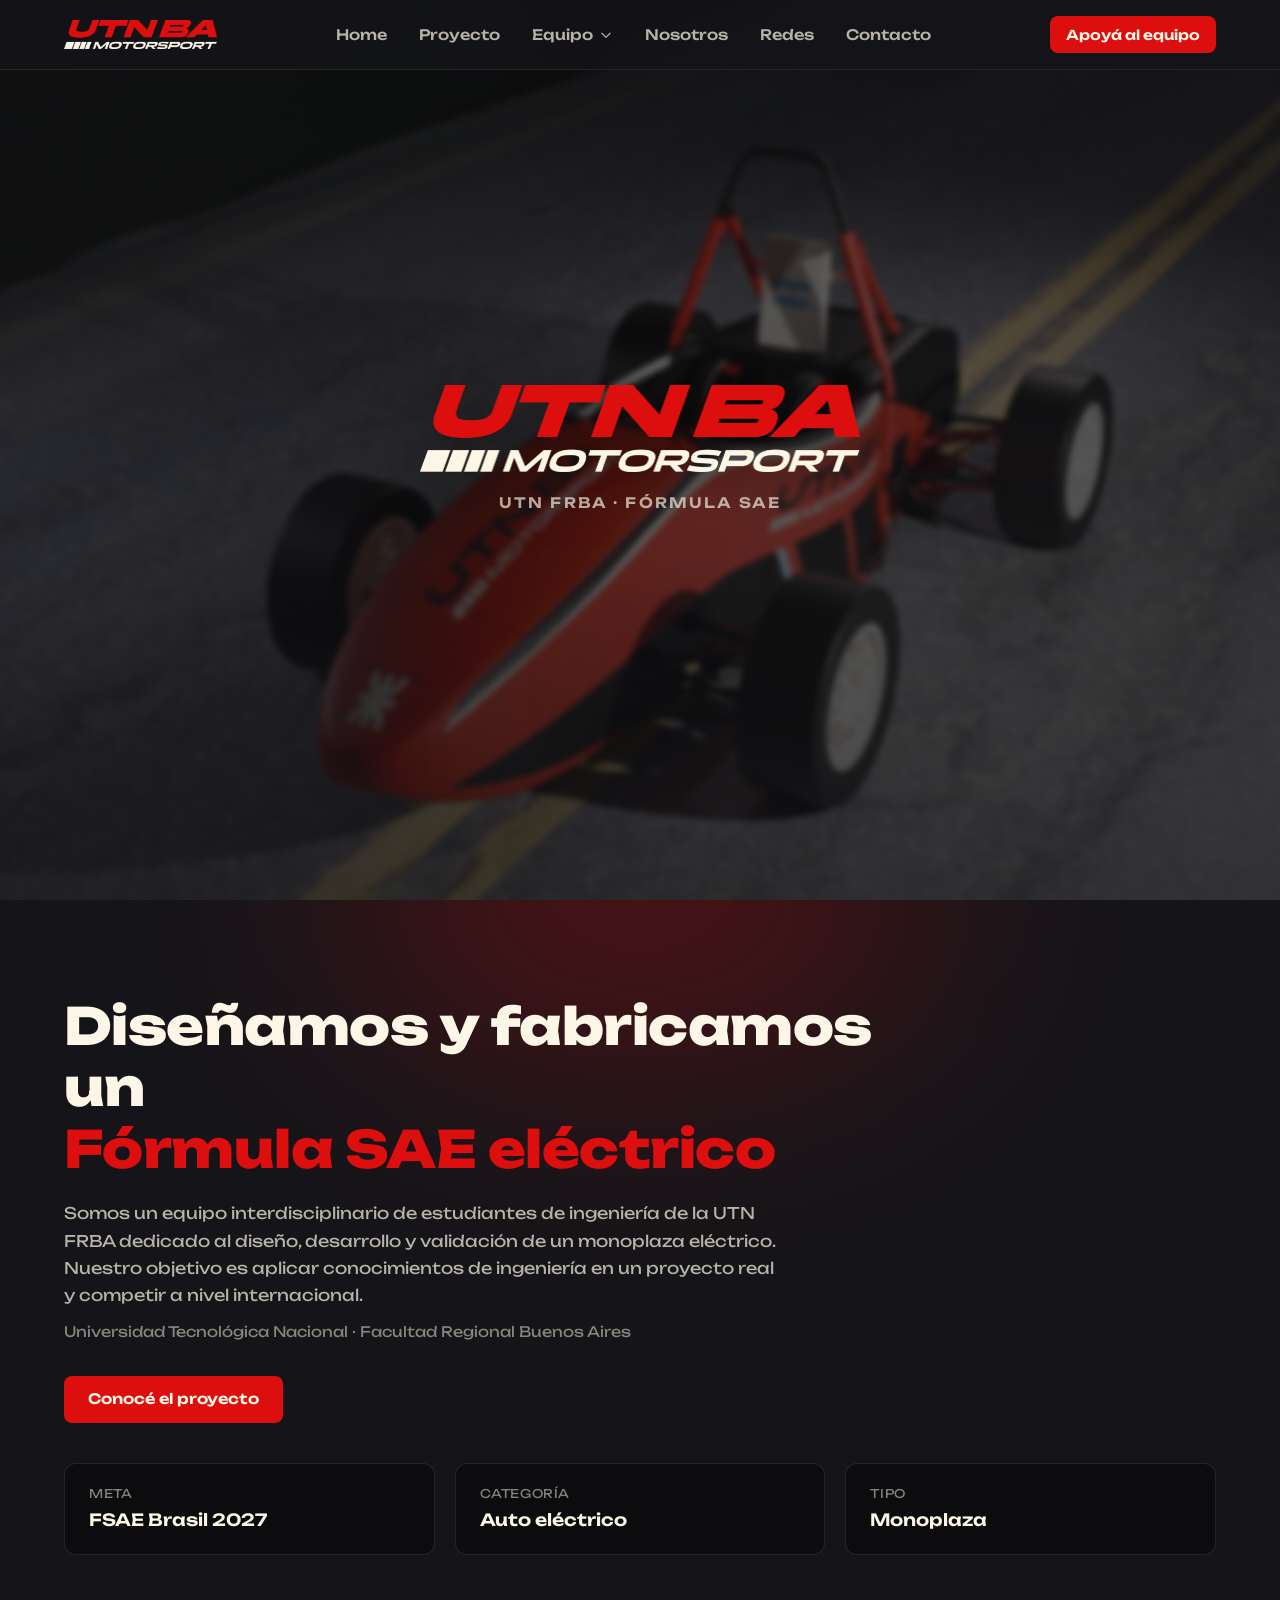
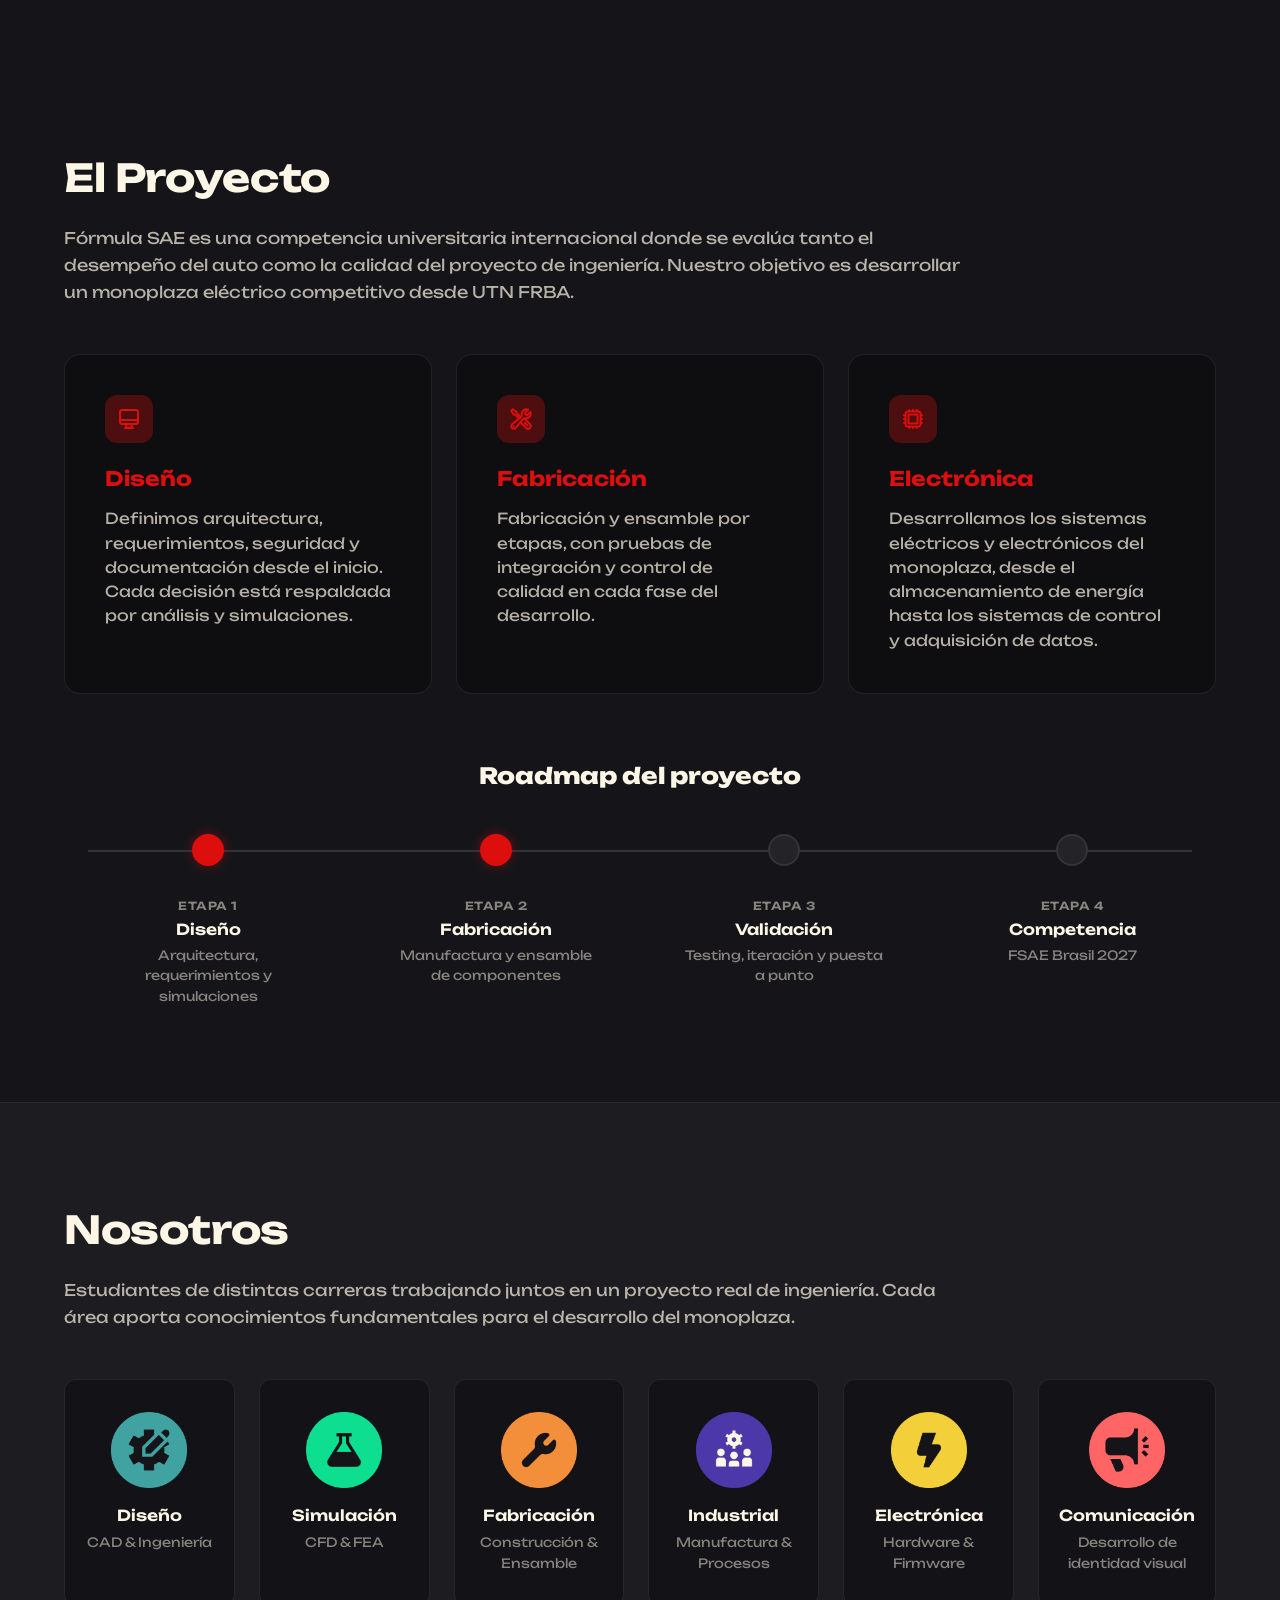
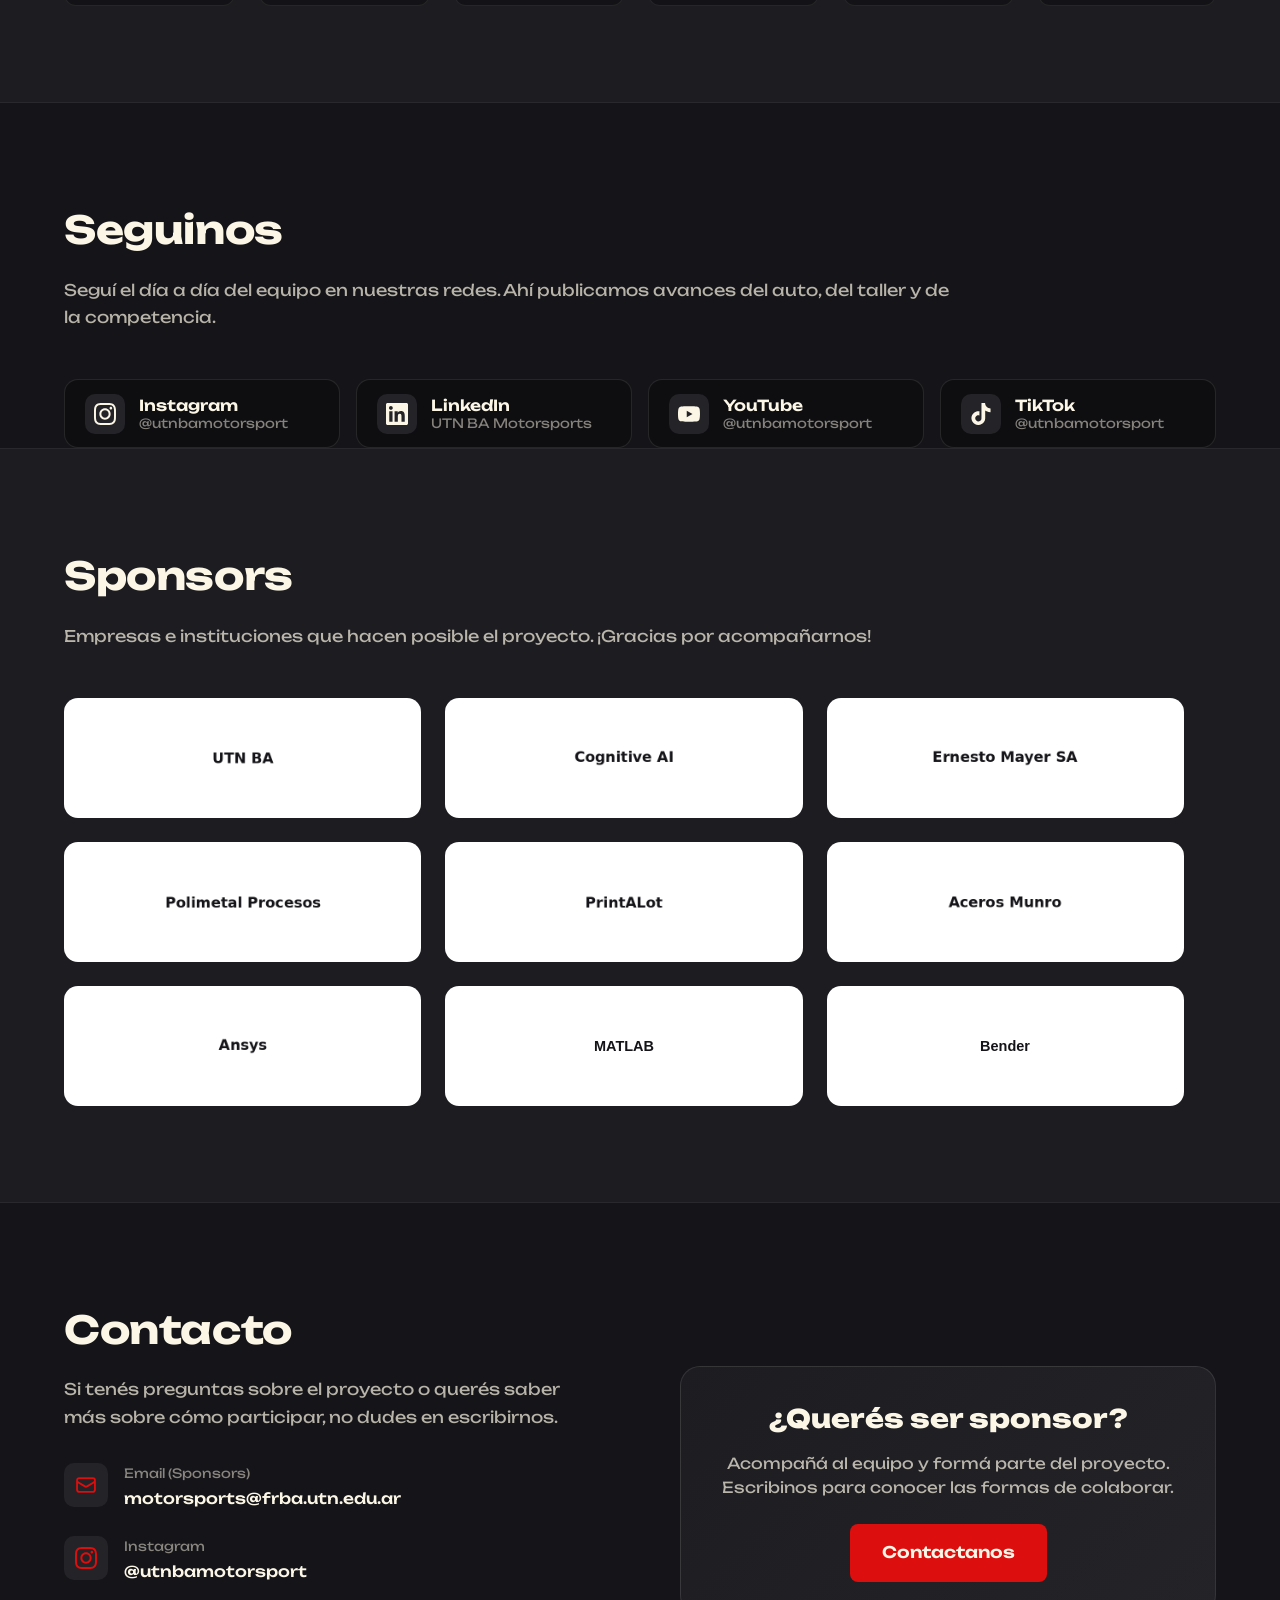
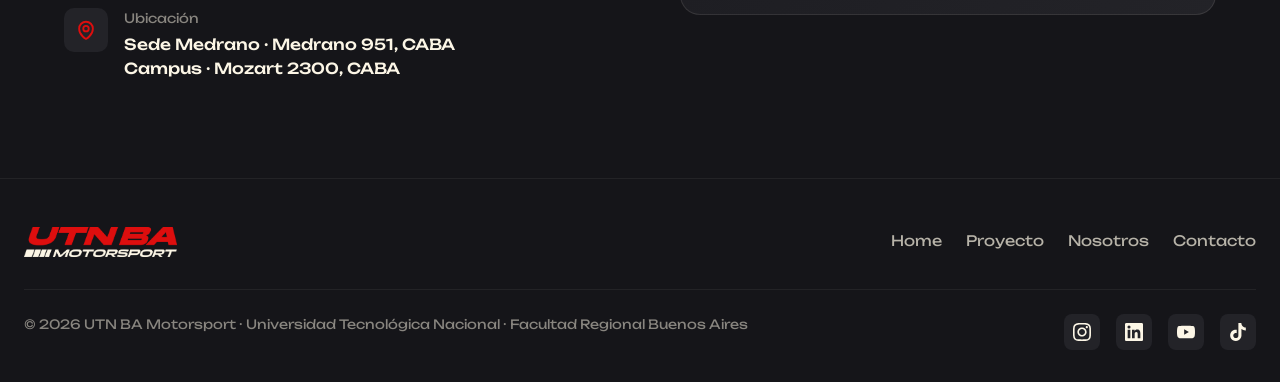
==== commit dd208a39: "Agregar sección Sponsors (grilla de logos) - Nueva sección "Sponsors" entre Seguinos y Contacto: gri" ====
--- a/index.html
+++ b/index.html
@@ -42,7 +42,7 @@
 
   <!-- Styles -->
   <link rel="stylesheet" href="styles/global.css?v=11">
-  <link rel="stylesheet" href="styles/home.css?v=10">
+  <link rel="stylesheet" href="styles/home.css?v=12">
 </head>
 <body>
   <!-- Header cargado dinámicamente -->
@@ -323,6 +323,48 @@
               <span class="social__name">TikTok</span>
               <span class="social__handle">@utnbamotorsport</span>
             </span>
+          </a>
+        </div>
+      </div>
+    </section>
+
+    <!-- ====== SPONSORS ====== -->
+    <section id="sponsors" class="section section--alt" aria-labelledby="sponsors-title">
+      <div class="section__container">
+        <header class="section__header">
+          <h2 id="sponsors-title" class="section__title">Sponsors</h2>
+          <p class="section__subtitle">
+            Empresas e instituciones que hacen posible el proyecto. ¡Gracias por acompañarnos!
+          </p>
+        </header>
+
+        <div class="sponsors-grid">
+          <a class="sponsor" href="https://www.frba.utn.edu.ar/" target="_blank" rel="noopener noreferrer">
+            <img src="assets/img/sponsors/utnba.png" alt="UTN BA" loading="lazy">
+          </a>
+          <a class="sponsor" href="https://cognitive.com.ar/" target="_blank" rel="noopener noreferrer">
+            <img src="assets/img/sponsors/cognitive.png" alt="Cognitive AI" loading="lazy">
+          </a>
+          <a class="sponsor" href="https://www.emayer.com.ar/" target="_blank" rel="noopener noreferrer">
+            <img src="assets/img/sponsors/emayer.png" alt="Ernesto Mayer SA" loading="lazy">
+          </a>
+          <a class="sponsor" href="https://polimetalprocesos.com.ar/" target="_blank" rel="noopener noreferrer">
+            <img src="assets/img/sponsors/polimetal.png" alt="Polimetal Procesos" loading="lazy">
+          </a>
+          <a class="sponsor" href="https://printalot.com.ar/" target="_blank" rel="noopener noreferrer">
+            <img src="assets/img/sponsors/printalot.png" alt="PrintALot" loading="lazy">
+          </a>
+          <a class="sponsor" href="https://acerosmunro.com.ar/" target="_blank" rel="noopener noreferrer">
+            <img src="assets/img/sponsors/acerosmunro.png" alt="Aceros Munro" loading="lazy">
+          </a>
+          <a class="sponsor" href="https://www.ansys.com/" target="_blank" rel="noopener noreferrer">
+            <img src="assets/img/sponsors/ansys.png" alt="Ansys" loading="lazy">
+          </a>
+          <a class="sponsor" href="https://www.mathworks.com/products/matlab.html" target="_blank" rel="noopener noreferrer">
+            <img src="assets/img/sponsors/matlab.svg" alt="MATLAB (MathWorks)" loading="lazy">
+          </a>
+          <a class="sponsor" href="https://www.bender.de/" target="_blank" rel="noopener noreferrer">
+            <img src="assets/img/sponsors/bender.svg" alt="Bender" loading="lazy">
           </a>
         </div>
       </div>
--- a/styles/home.css
+++ b/styles/home.css
@@ -713,3 +713,44 @@
   font-size: 0.95rem;
   color: var(--color-white-subtle);
 }
+
+/* ========================================
+   Sponsors
+   ======================================== */
+.sponsors-grid {
+  display: grid;
+  grid-template-columns: repeat(2, 1fr);
+  gap: 1rem;
+  max-width: 1120px;
+}
+
+@media (min-width: 700px) {
+  .sponsors-grid {
+    grid-template-columns: repeat(3, 1fr);
+    gap: 1.5rem;
+  }
+}
+
+.sponsor {
+  background: #ffffff;
+  border-radius: 14px;
+  padding: 1.5rem 1.75rem;
+  min-height: 120px;
+  display: flex;
+  align-items: center;
+  justify-content: center;
+  transition: transform 0.2s ease, box-shadow 0.2s ease;
+}
+
+.sponsor:hover {
+  transform: translateY(-3px);
+  box-shadow: 0 10px 28px rgba(0, 0, 0, 0.45);
+}
+
+.sponsor img {
+  max-width: 100%;
+  max-height: 64px;
+  width: auto;
+  height: auto;
+  object-fit: contain;
+}
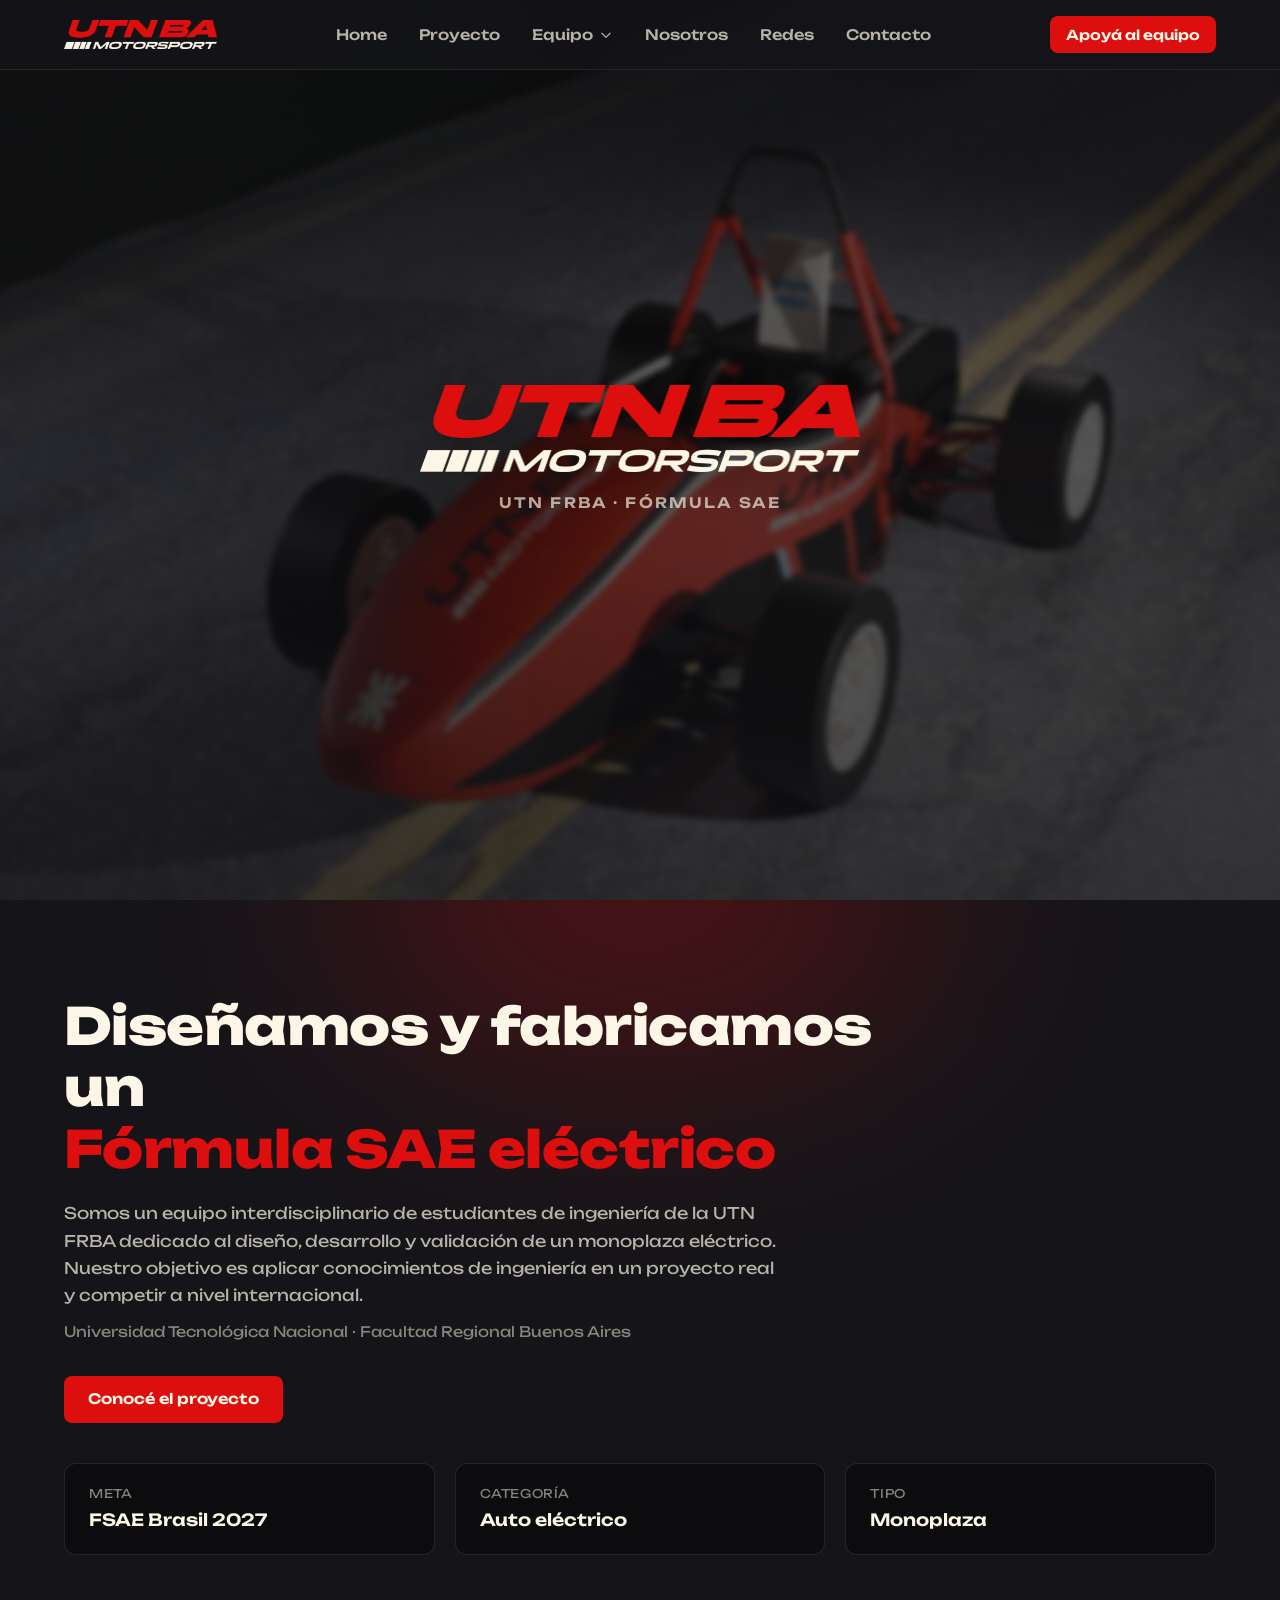
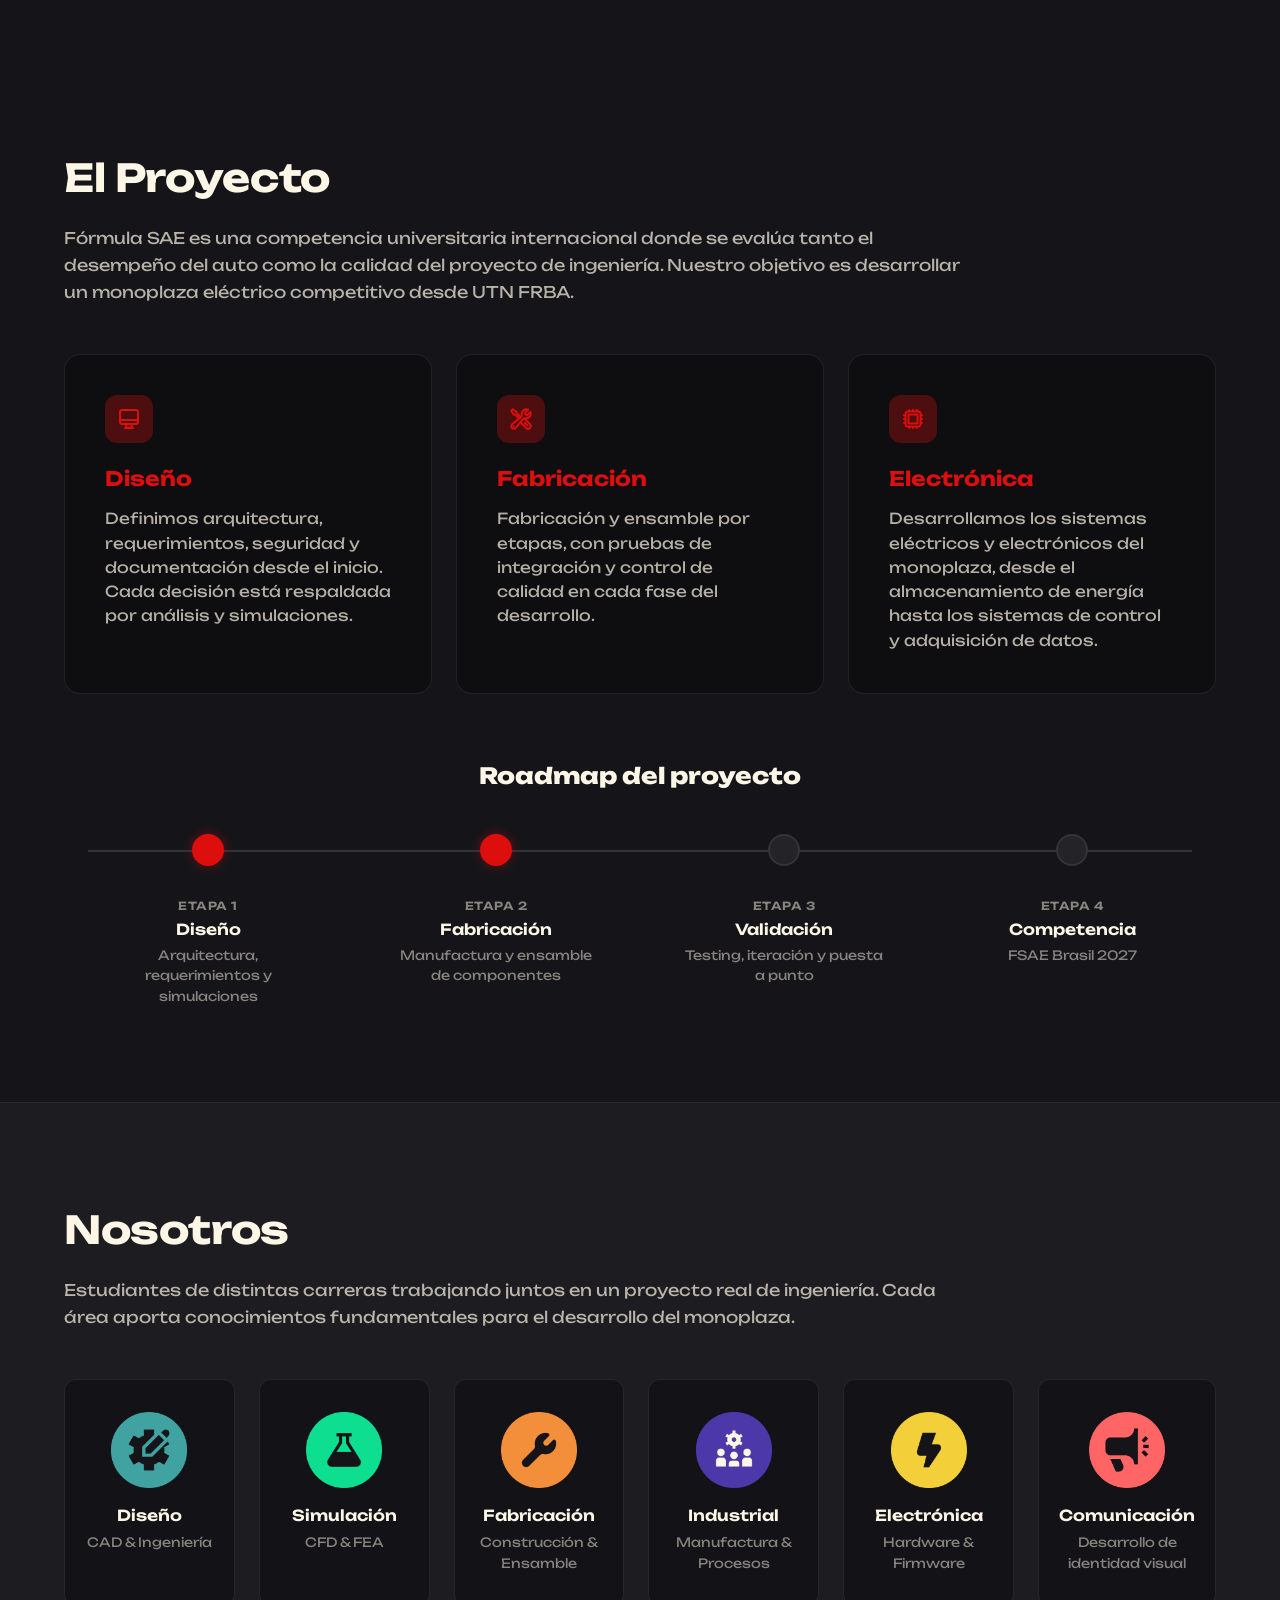
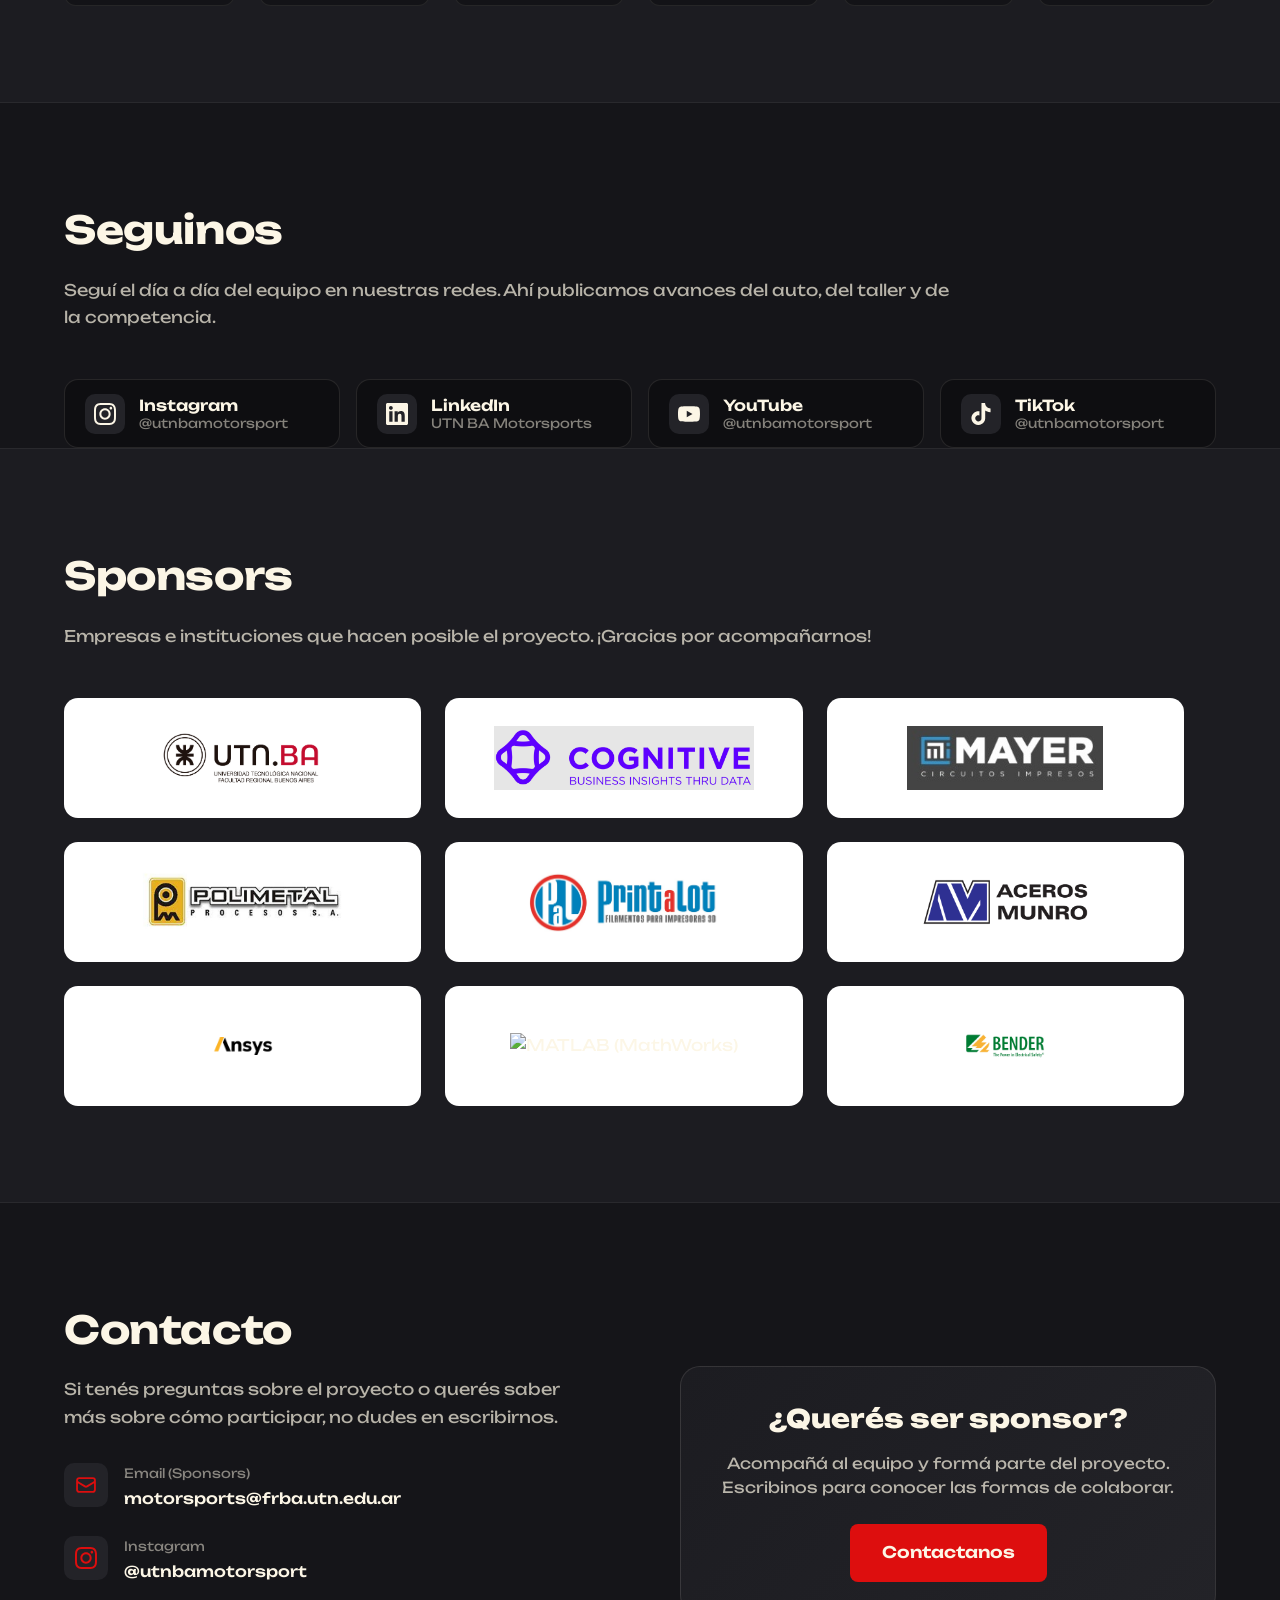
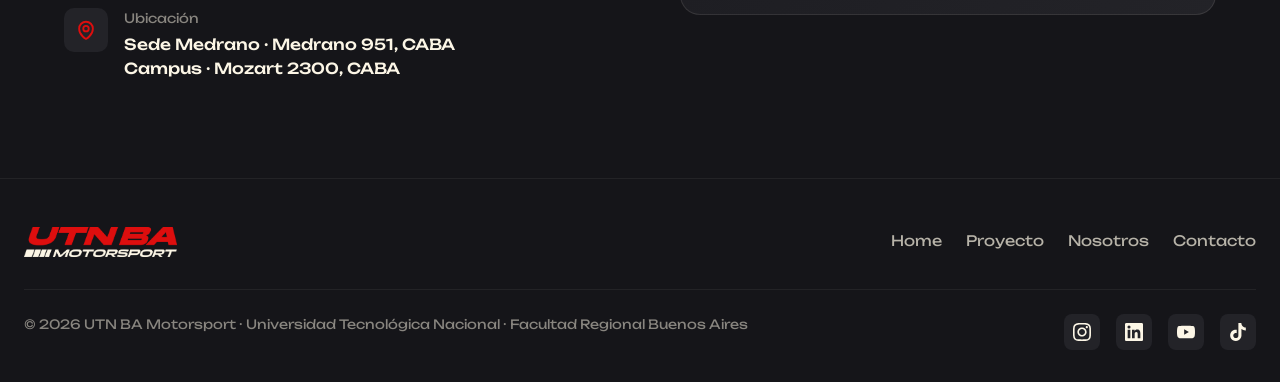
==== commit e9833e95: "Sponsors: apuntar a los logos reales y limpiar placeholders - index.html referencia los archivos rea" ====
--- a/index.html
+++ b/index.html
@@ -340,7 +340,7 @@
 
         <div class="sponsors-grid">
           <a class="sponsor" href="https://www.frba.utn.edu.ar/" target="_blank" rel="noopener noreferrer">
-            <img src="assets/img/sponsors/utnba.png" alt="UTN BA" loading="lazy">
+            <img src="assets/img/sponsors/logoutnba.jpg" alt="UTN BA" loading="lazy">
           </a>
           <a class="sponsor" href="https://cognitive.com.ar/" target="_blank" rel="noopener noreferrer">
             <img src="assets/img/sponsors/cognitive.png" alt="Cognitive AI" loading="lazy">
@@ -361,10 +361,10 @@
             <img src="assets/img/sponsors/ansys.png" alt="Ansys" loading="lazy">
           </a>
           <a class="sponsor" href="https://www.mathworks.com/products/matlab.html" target="_blank" rel="noopener noreferrer">
-            <img src="assets/img/sponsors/matlab.svg" alt="MATLAB (MathWorks)" loading="lazy">
+            <img src="assets/img/sponsors/MATLAB-logo.png" alt="MATLAB (MathWorks)" loading="lazy">
           </a>
           <a class="sponsor" href="https://www.bender.de/" target="_blank" rel="noopener noreferrer">
-            <img src="assets/img/sponsors/bender.svg" alt="Bender" loading="lazy">
+            <img src="assets/img/sponsors/benderlogo.jpg" alt="Bender" loading="lazy">
           </a>
         </div>
       </div>
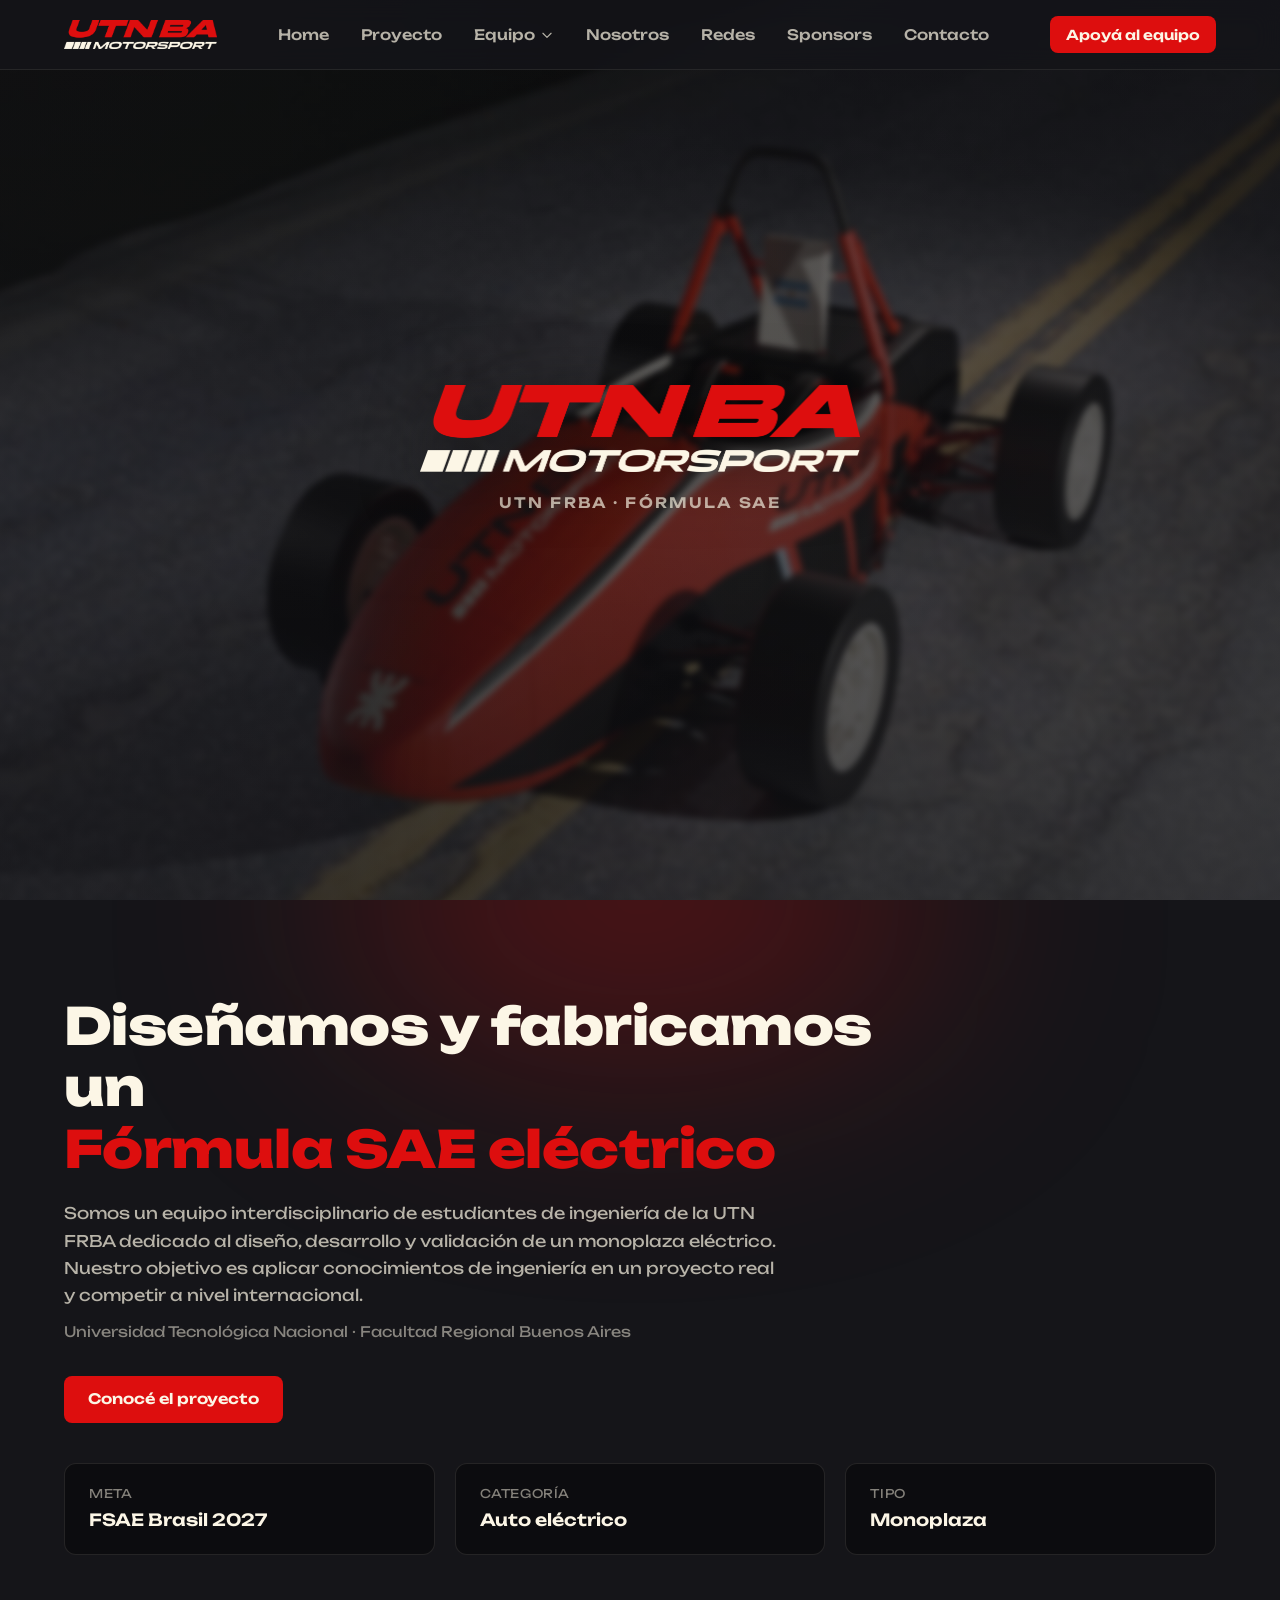
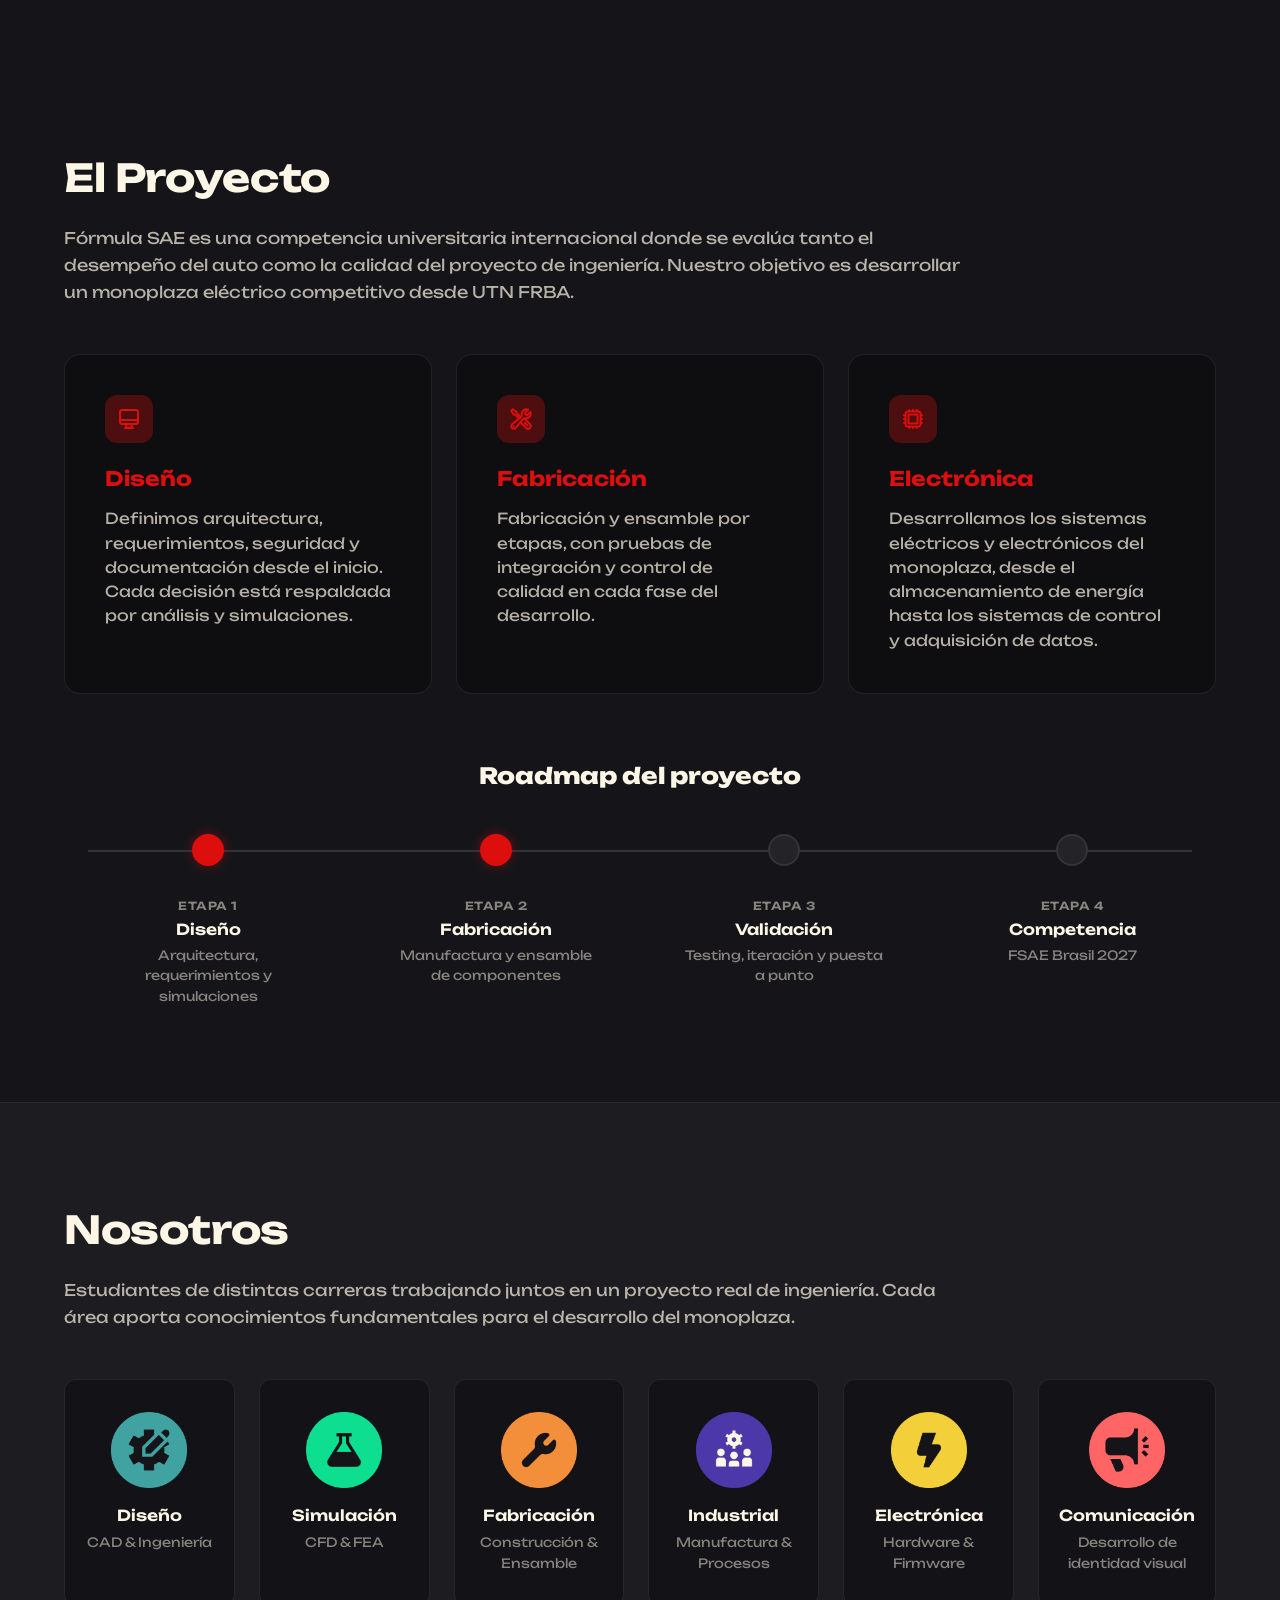
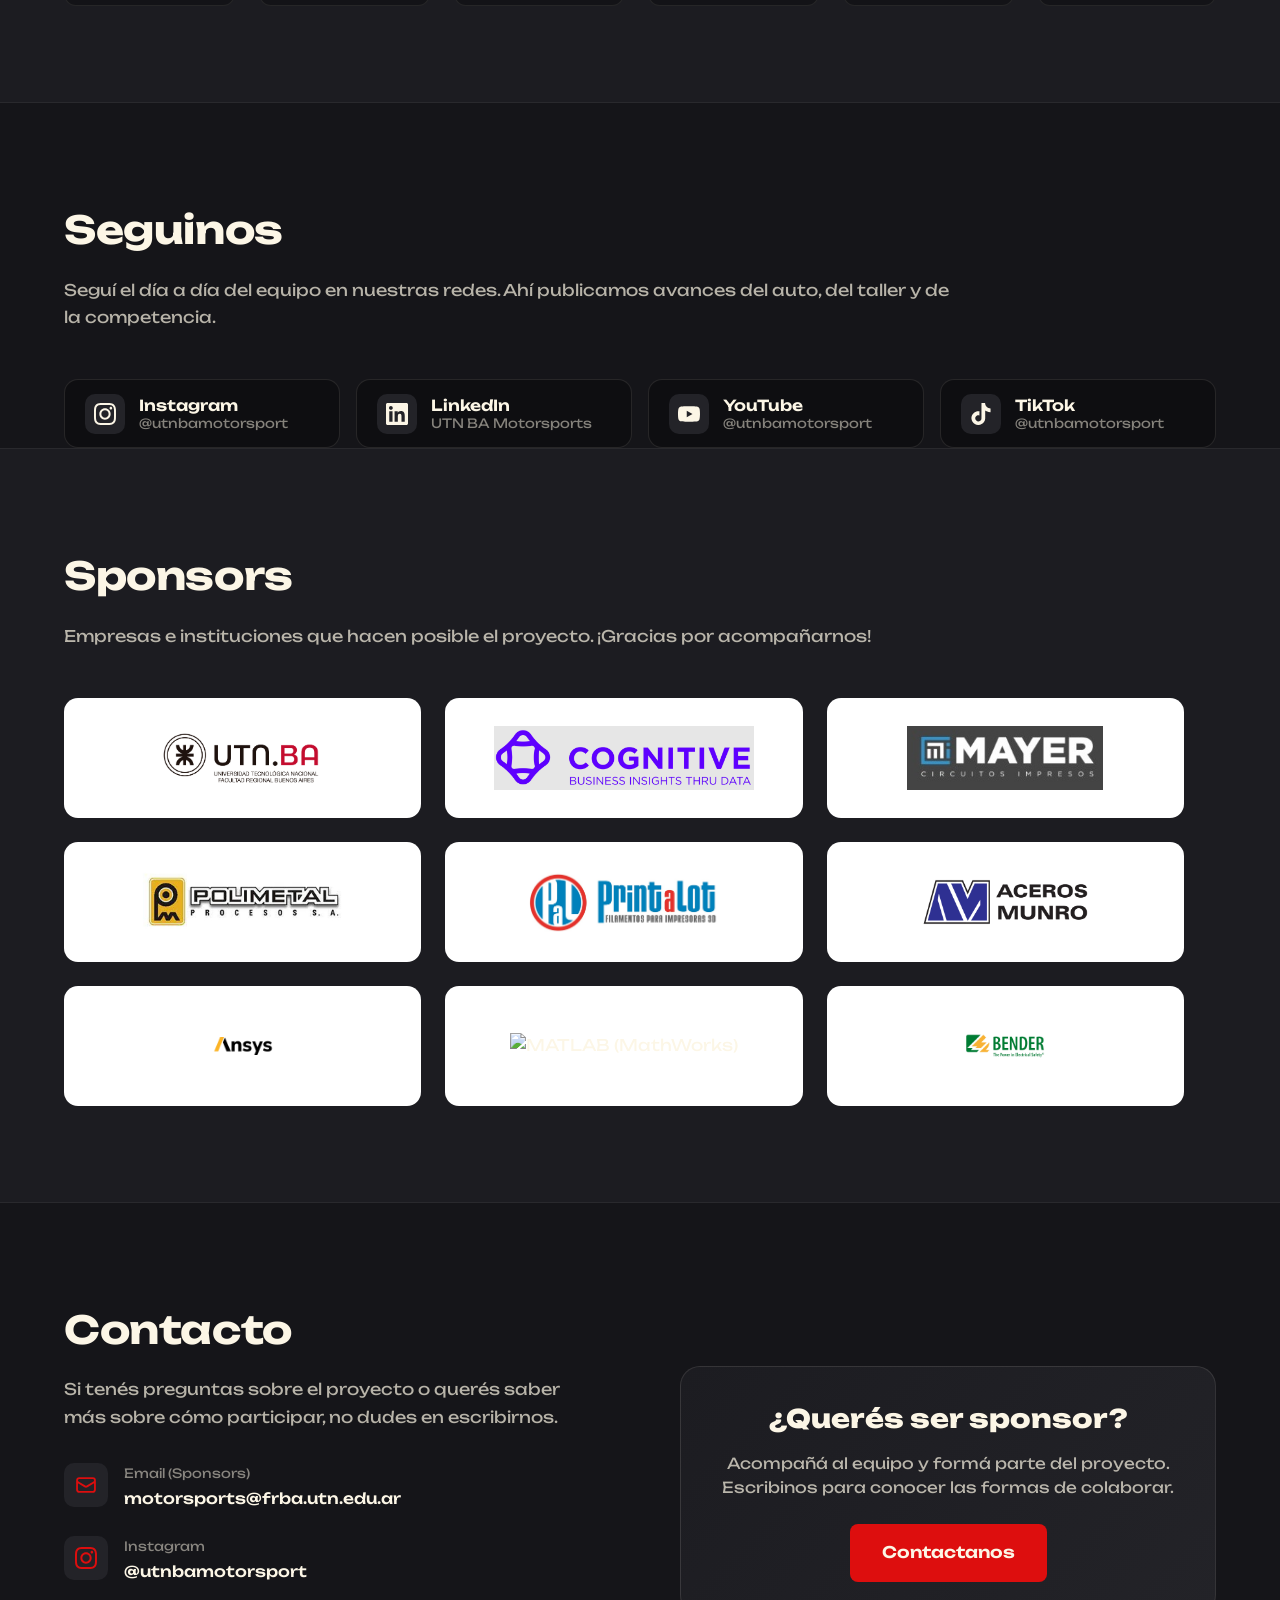
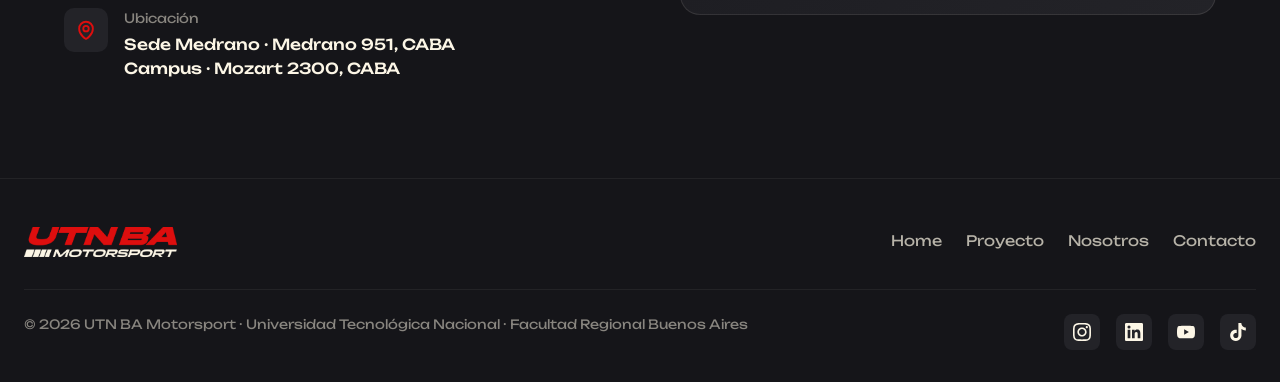
==== commit 1b16cc88: "Agregar Sponsors al menú de navegación - Nuevo item "Sponsors" en el nav (entre Redes y Contacto) - " ====
--- a/index.html
+++ b/index.html
@@ -458,7 +458,7 @@
   <div id="site-footer"></div>
 
   <!-- Componentes compartidos -->
-  <script src="components/load-components.js?v=11"></script>
+  <script src="components/load-components.js?v=12"></script>
   <script>
     // Smooth scroll para navegación
     document.addEventListener('click', function(e) {
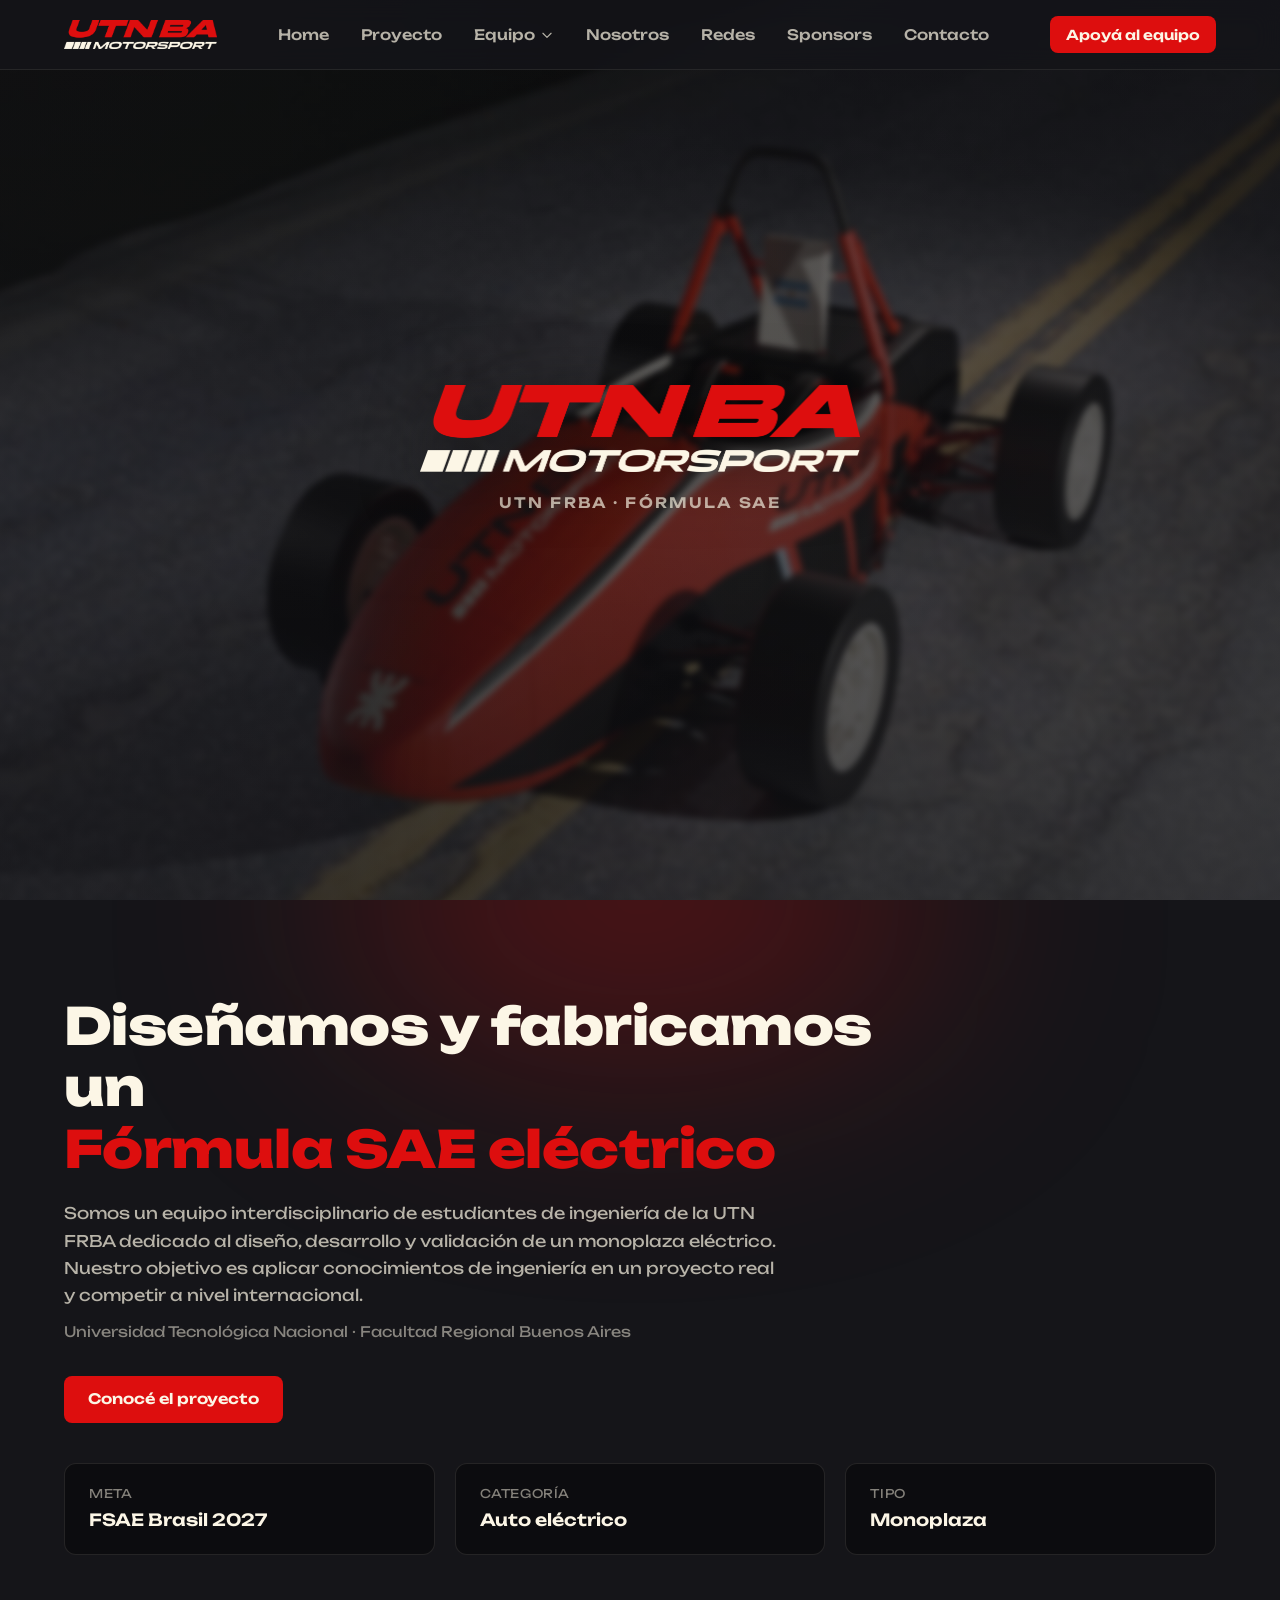
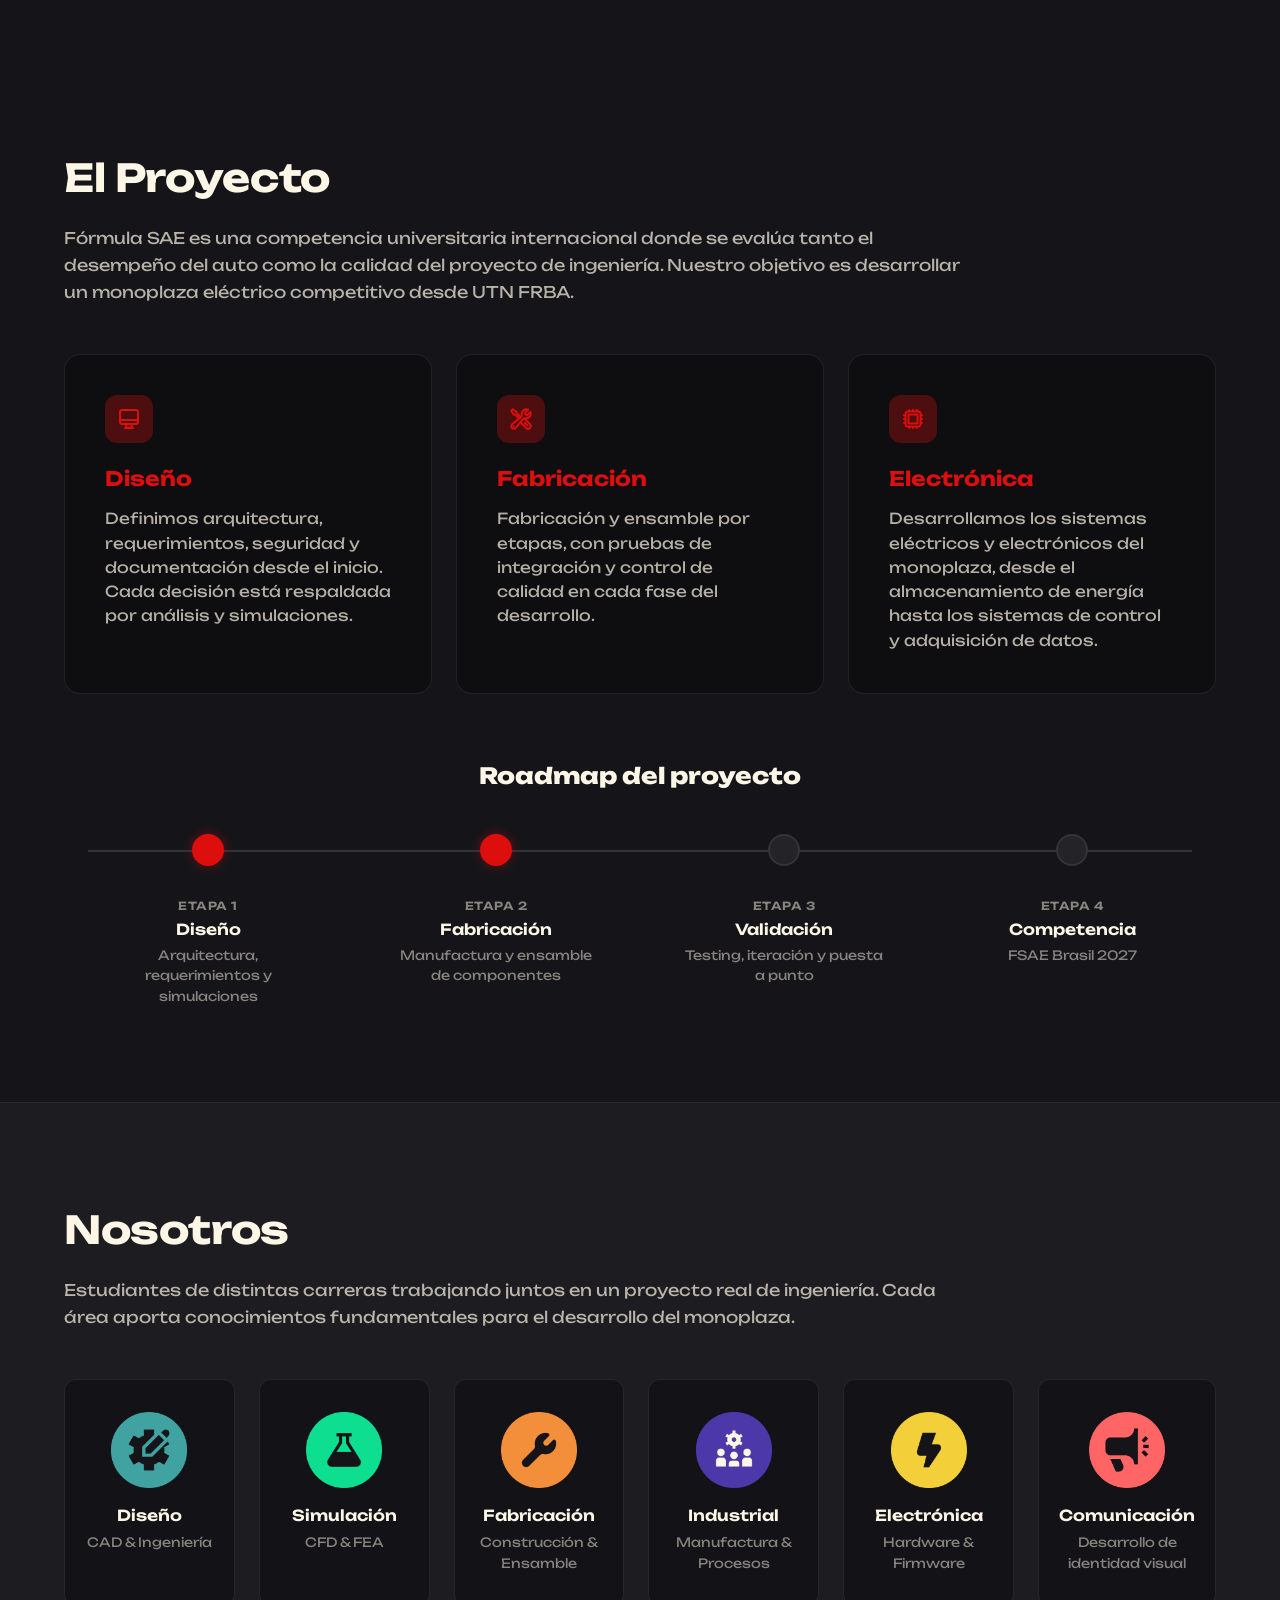
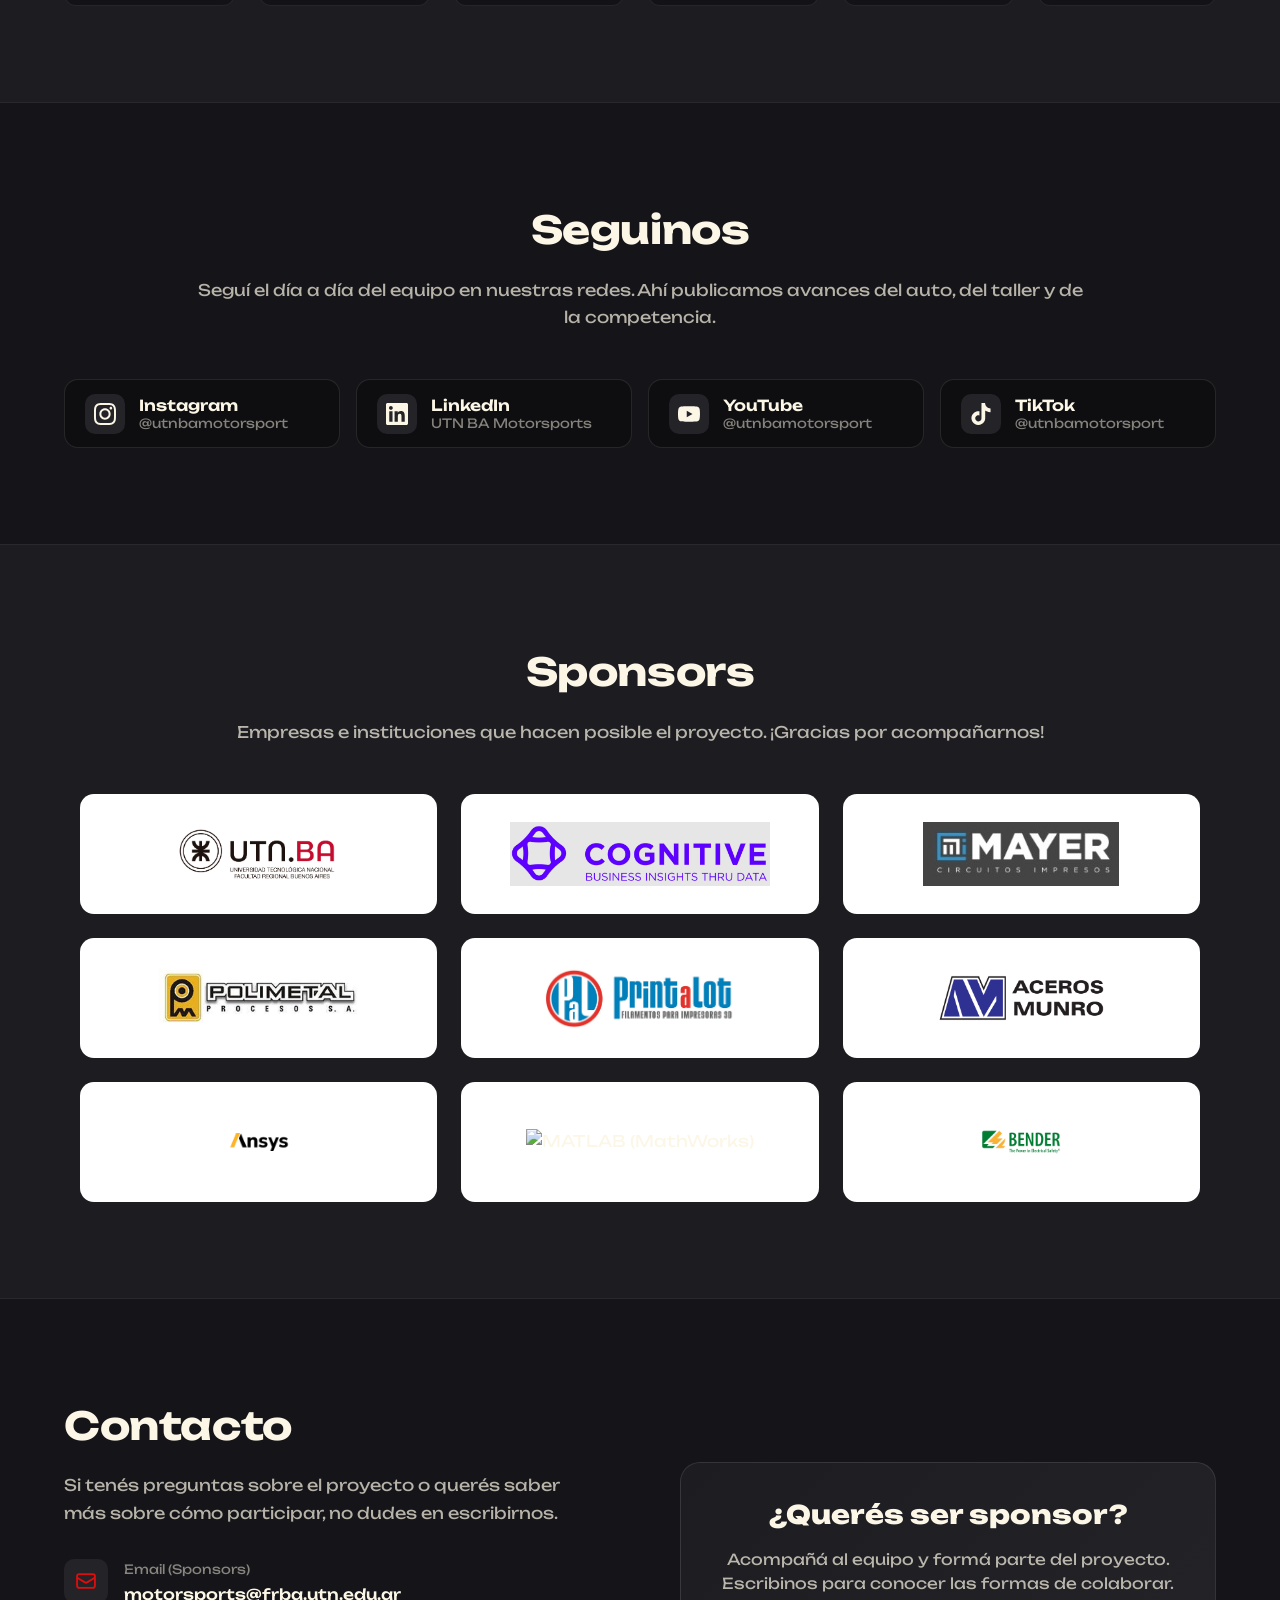
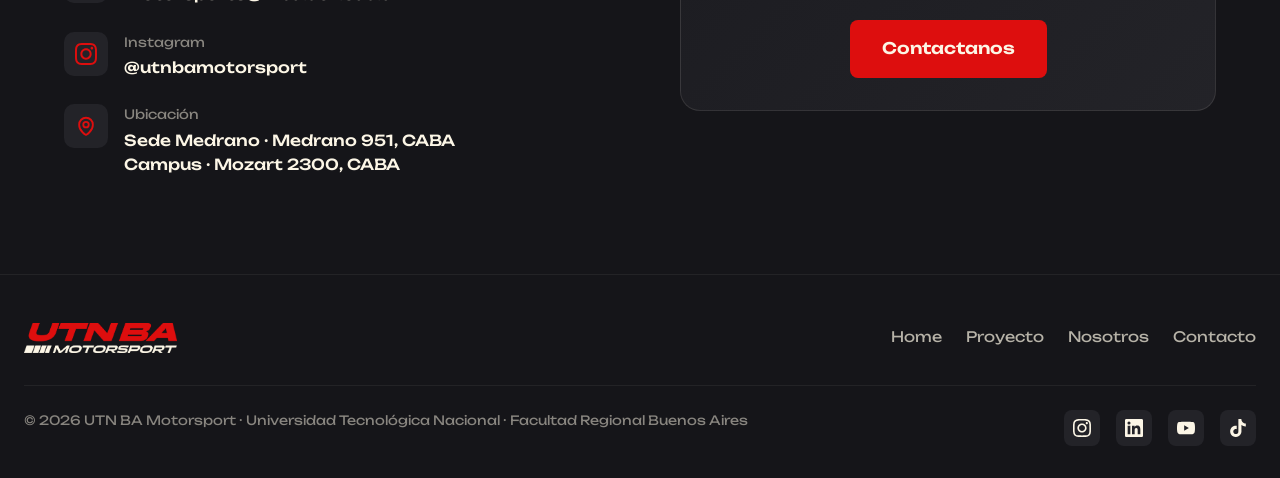
==== commit 866cfc3e: "Centrar y separar las secciones Seguinos y Sponsors - Seguinos y Sponsors ahora van centrados (títul" ====
--- a/index.html
+++ b/index.html
@@ -42,7 +42,7 @@
 
   <!-- Styles -->
   <link rel="stylesheet" href="styles/global.css?v=11">
-  <link rel="stylesheet" href="styles/home.css?v=12">
+  <link rel="stylesheet" href="styles/home.css?v=13">
 </head>
 <body>
   <!-- Header cargado dinámicamente -->
--- a/styles/home.css
+++ b/styles/home.css
@@ -604,11 +604,15 @@
   display: flex;
   flex-wrap: wrap;
   gap: 1rem;
-}
-
-/* La sección Seguinos es corta: sacamos el espacio de más hacia Contacto */
-#redes {
-  padding-bottom: 0;
+  justify-content: center;
+}
+
+/* Seguinos y Sponsors van centrados (título, texto y grilla) */
+#redes .section__header,
+#sponsors .section__header {
+  margin-left: auto;
+  margin-right: auto;
+  text-align: center;
 }
 
 .social {
@@ -722,6 +726,7 @@
   grid-template-columns: repeat(2, 1fr);
   gap: 1rem;
   max-width: 1120px;
+  margin: 0 auto;
 }
 
 @media (min-width: 700px) {
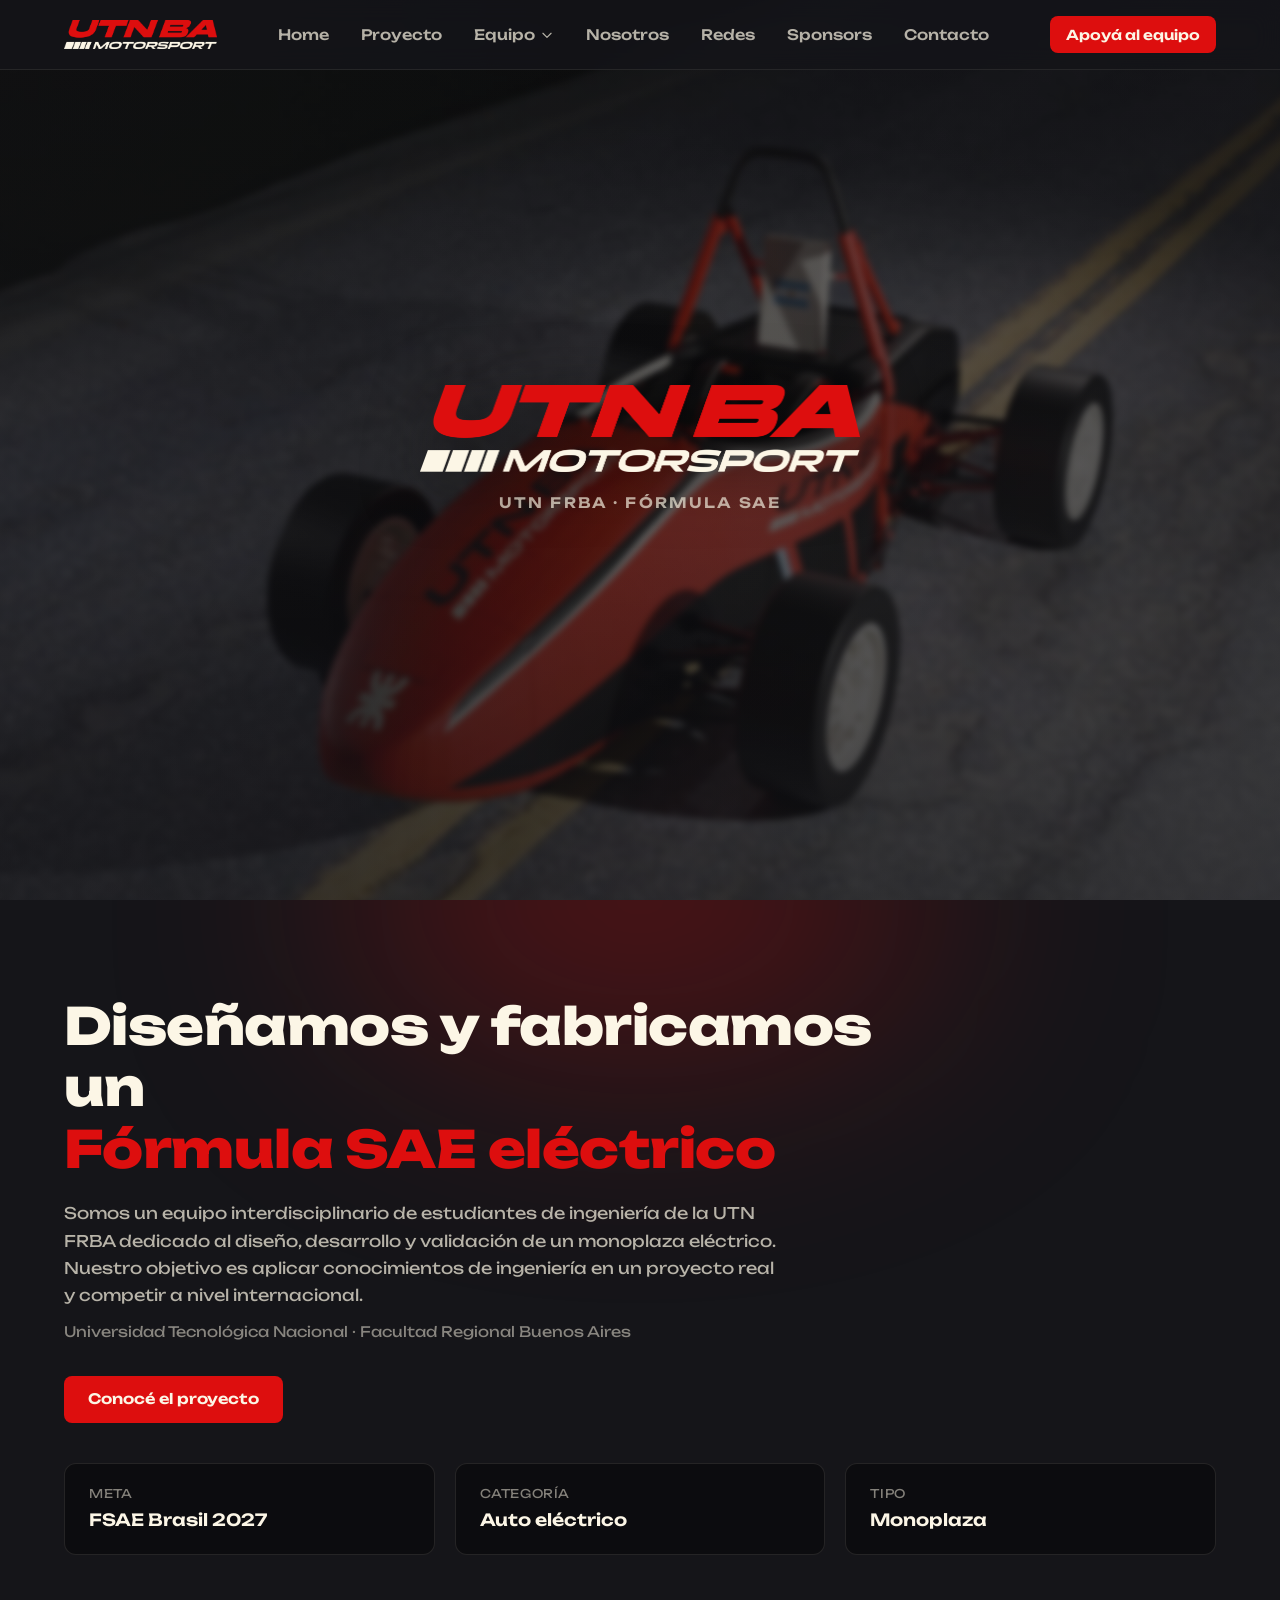
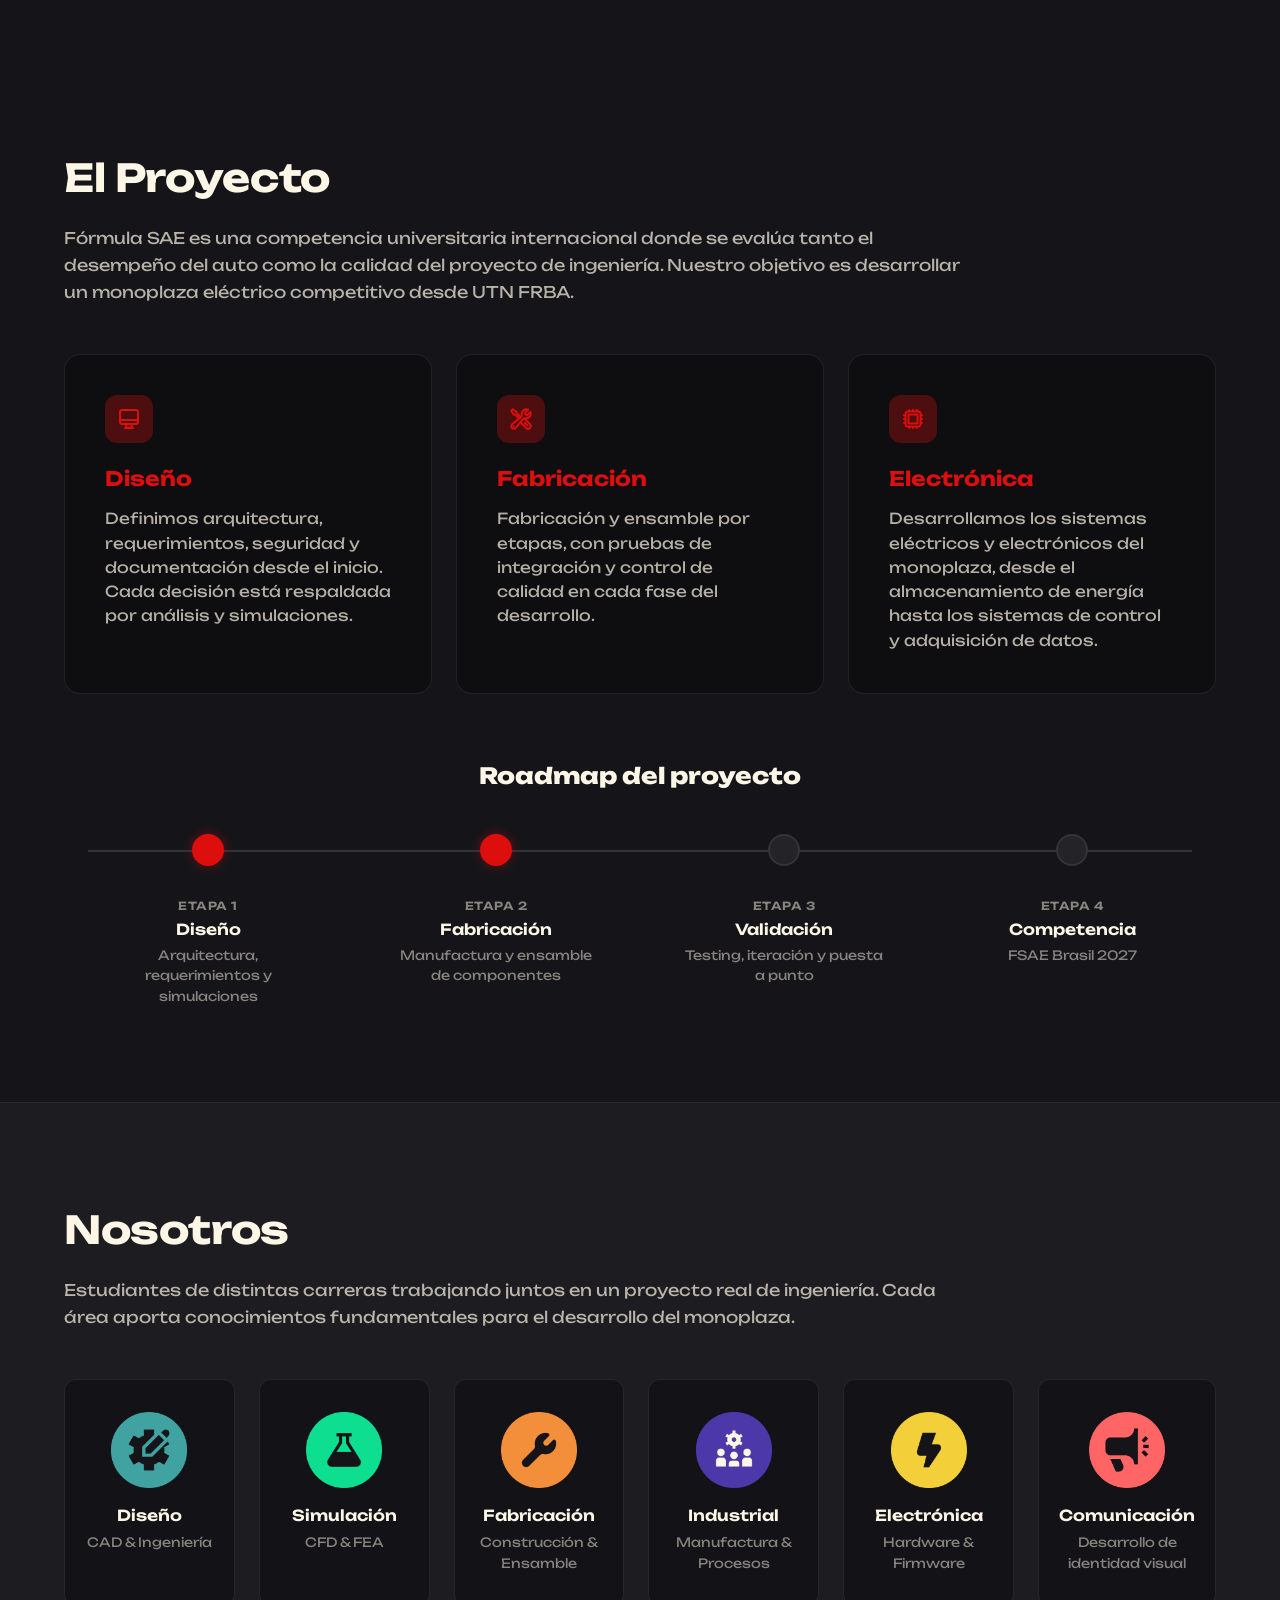
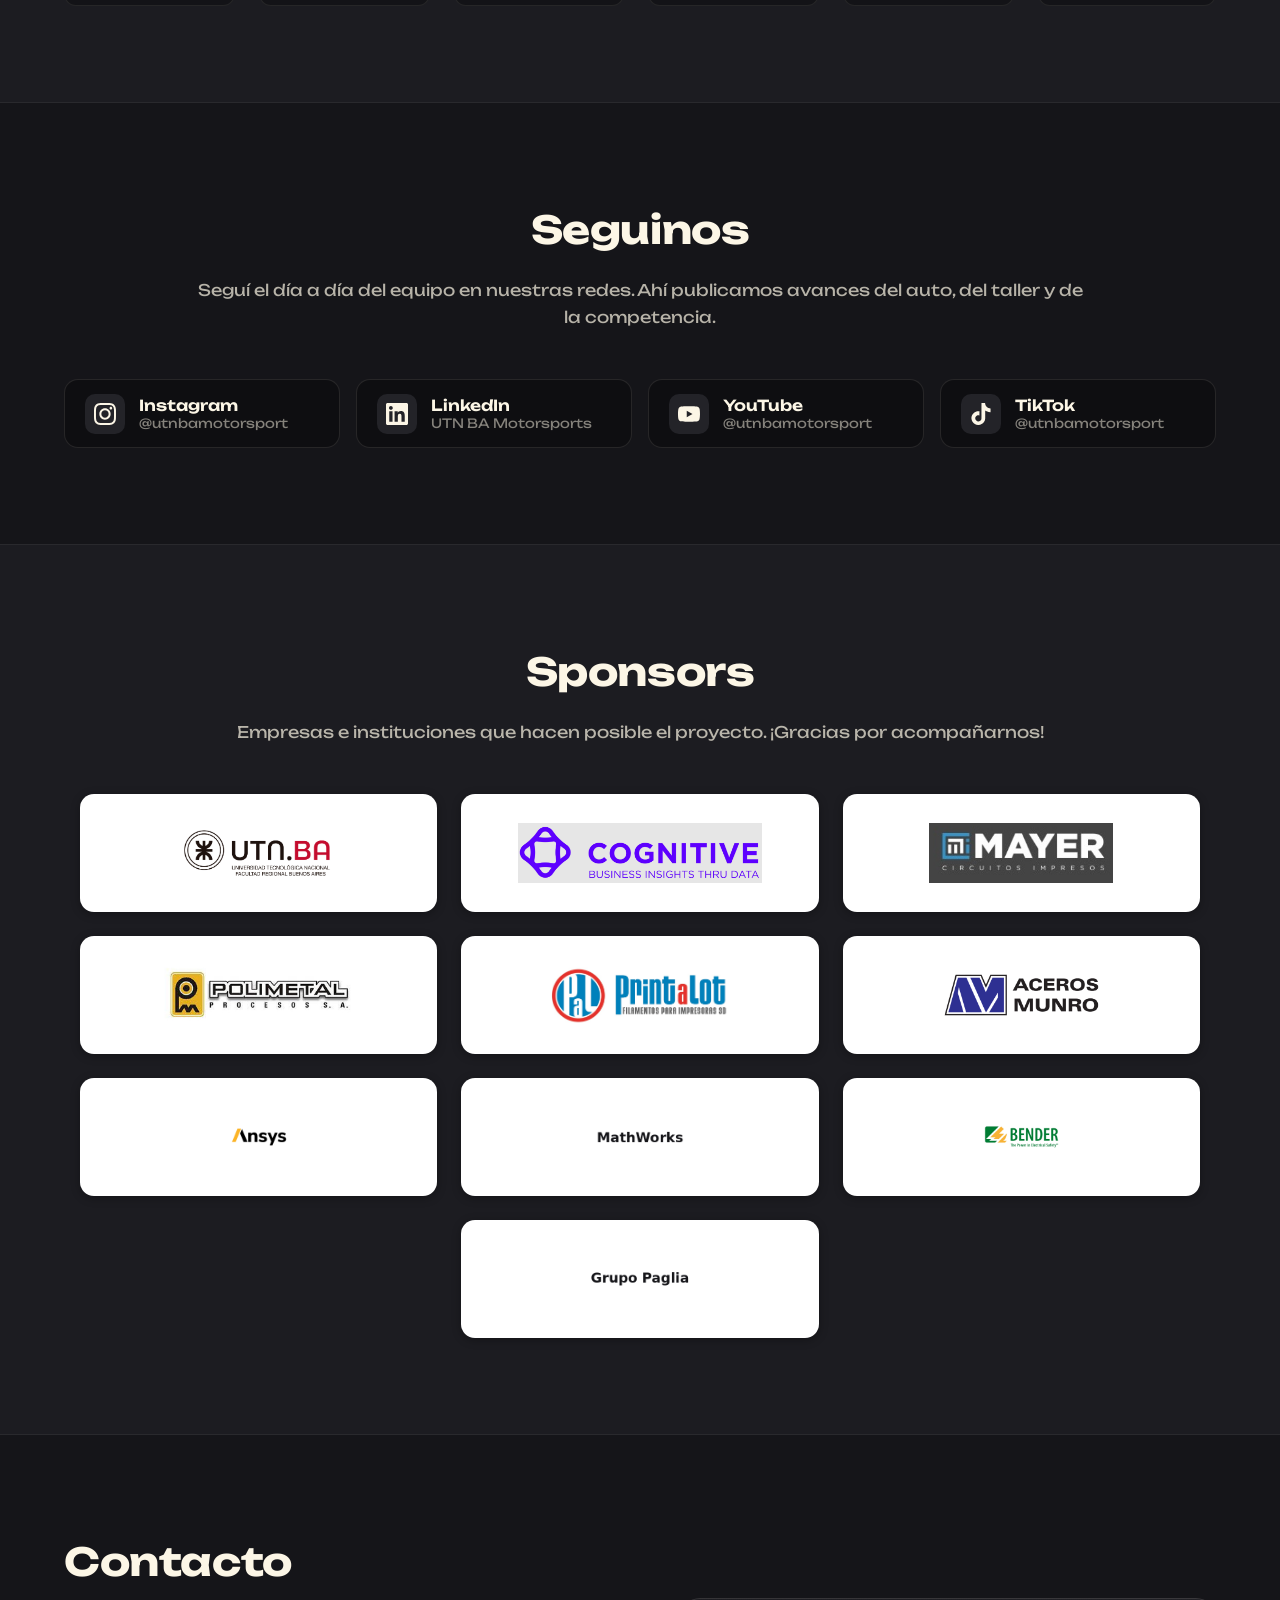
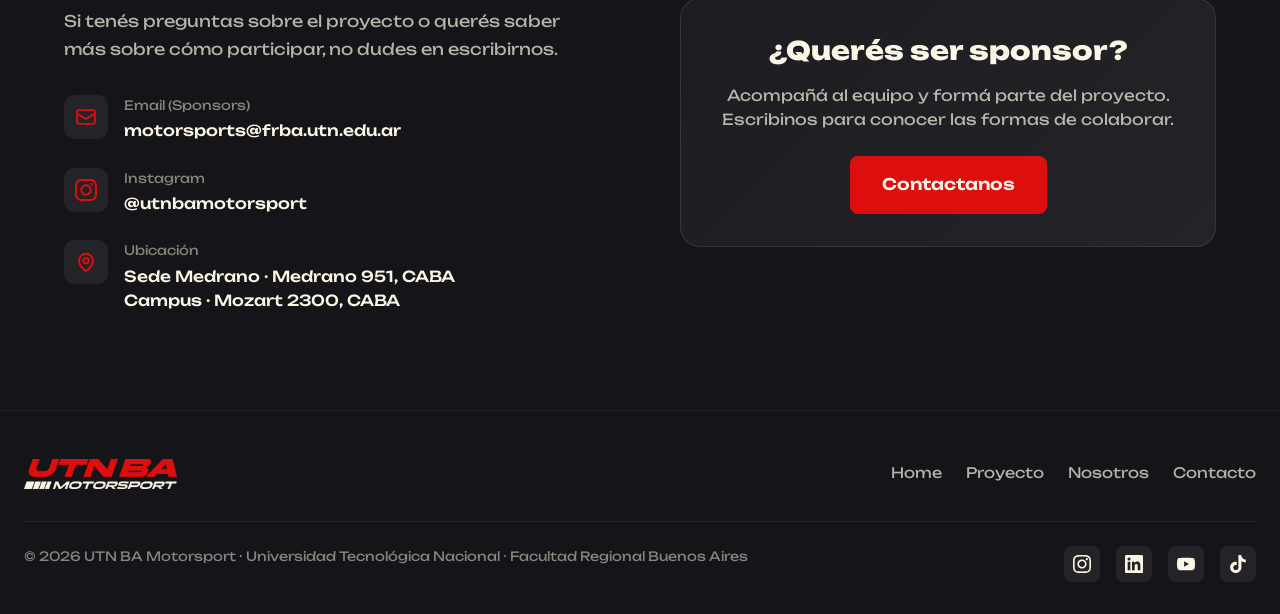
==== commit 32353cd2: "Deploy automático a cPanel + Grupo Paglia y MathWorks en sponsors - Nuevo workflow .github/workflows" ====
--- a/index.html
+++ b/index.html
@@ -42,7 +42,7 @@
 
   <!-- Styles -->
   <link rel="stylesheet" href="styles/global.css?v=11">
-  <link rel="stylesheet" href="styles/home.css?v=13">
+  <link rel="stylesheet" href="styles/home.css?v=14">
 </head>
 <body>
   <!-- Header cargado dinámicamente -->
@@ -360,11 +360,14 @@
           <a class="sponsor" href="https://www.ansys.com/" target="_blank" rel="noopener noreferrer">
             <img src="assets/img/sponsors/ansys.png" alt="Ansys" loading="lazy">
           </a>
-          <a class="sponsor" href="https://www.mathworks.com/products/matlab.html" target="_blank" rel="noopener noreferrer">
-            <img src="assets/img/sponsors/MATLAB-logo.png" alt="MATLAB (MathWorks)" loading="lazy">
+          <a class="sponsor" href="https://www.mathworks.com/" target="_blank" rel="noopener noreferrer">
+            <img src="assets/img/sponsors/mathworks.png" alt="MathWorks" loading="lazy">
           </a>
           <a class="sponsor" href="https://www.bender.de/" target="_blank" rel="noopener noreferrer">
             <img src="assets/img/sponsors/benderlogo.jpg" alt="Bender" loading="lazy">
+          </a>
+          <a class="sponsor" href="https://grupopaglia.com/" target="_blank" rel="noopener noreferrer">
+            <img src="assets/img/sponsors/grupopaglia.png" alt="Grupo Paglia" loading="lazy">
           </a>
         </div>
       </div>
--- a/styles/home.css
+++ b/styles/home.css
@@ -722,8 +722,9 @@
    Sponsors
    ======================================== */
 .sponsors-grid {
-  display: grid;
-  grid-template-columns: repeat(2, 1fr);
+  display: flex;
+  flex-wrap: wrap;
+  justify-content: center;
   gap: 1rem;
   max-width: 1120px;
   margin: 0 auto;
@@ -731,30 +732,37 @@
 
 @media (min-width: 700px) {
   .sponsors-grid {
-    grid-template-columns: repeat(3, 1fr);
     gap: 1.5rem;
   }
 }
 
 .sponsor {
+  flex: 0 1 calc(50% - 0.5rem);
   background: #ffffff;
   border-radius: 14px;
   padding: 1.5rem 1.75rem;
-  min-height: 120px;
+  min-height: 118px;
   display: flex;
   align-items: center;
   justify-content: center;
+  box-shadow: 0 2px 10px rgba(0, 0, 0, 0.3);
   transition: transform 0.2s ease, box-shadow 0.2s ease;
 }
 
+@media (min-width: 700px) {
+  .sponsor {
+    flex-basis: calc(33.333% - 1rem);
+  }
+}
+
 .sponsor:hover {
-  transform: translateY(-3px);
-  box-shadow: 0 10px 28px rgba(0, 0, 0, 0.45);
+  transform: translateY(-4px);
+  box-shadow: 0 12px 30px rgba(0, 0, 0, 0.5);
 }
 
 .sponsor img {
   max-width: 100%;
-  max-height: 64px;
+  max-height: 60px;
   width: auto;
   height: auto;
   object-fit: contain;
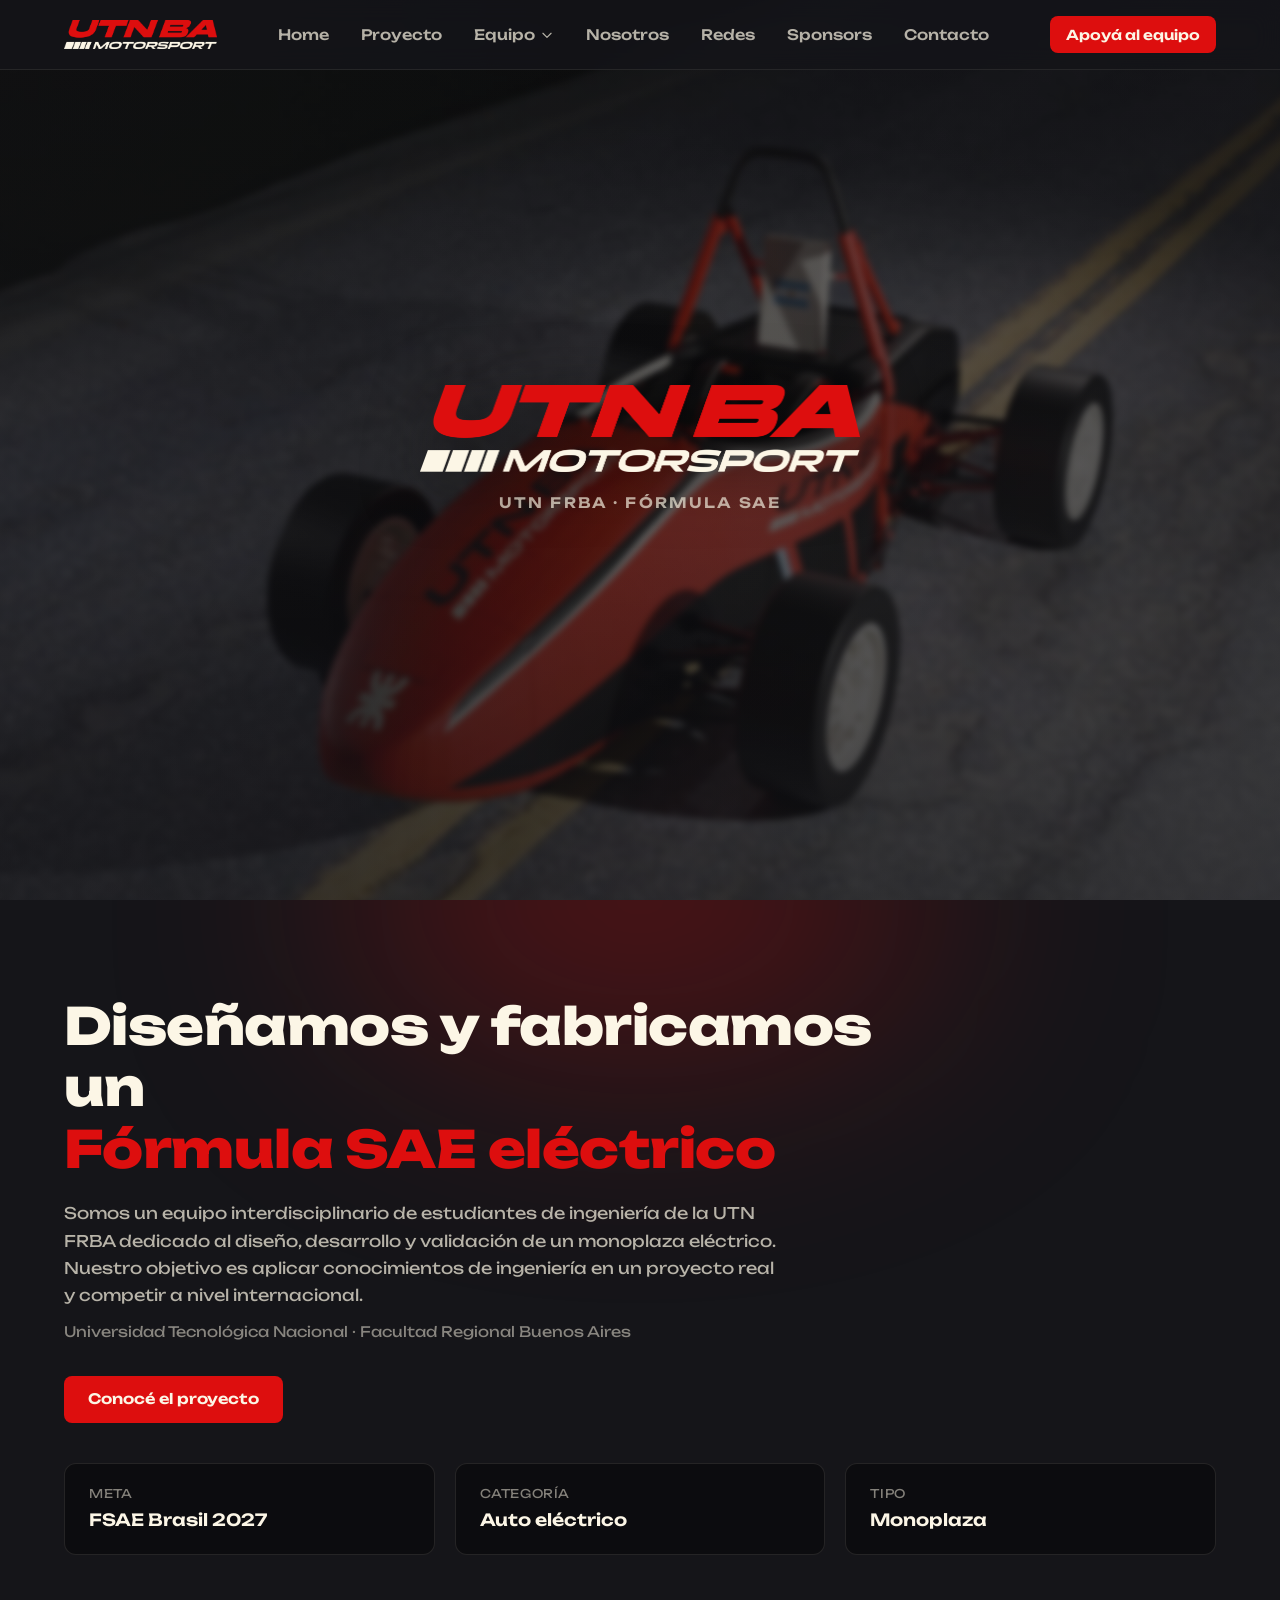
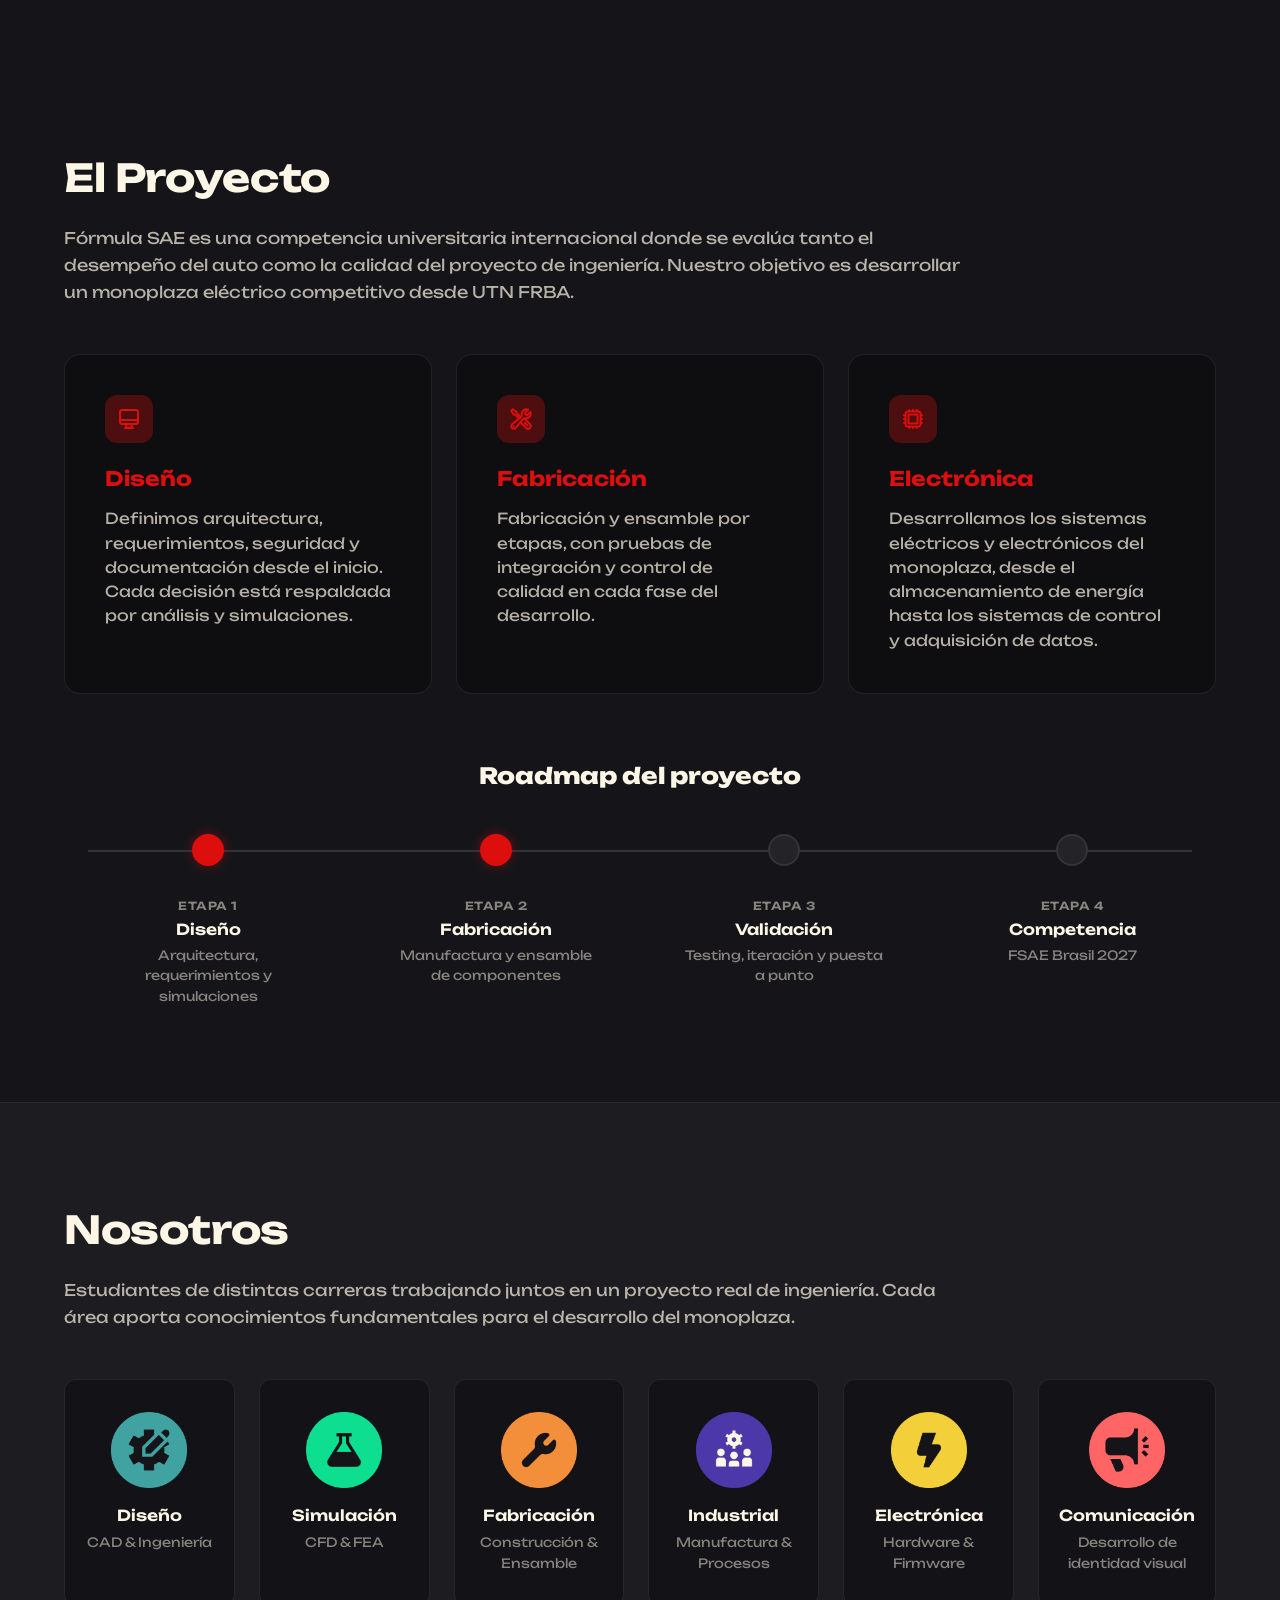
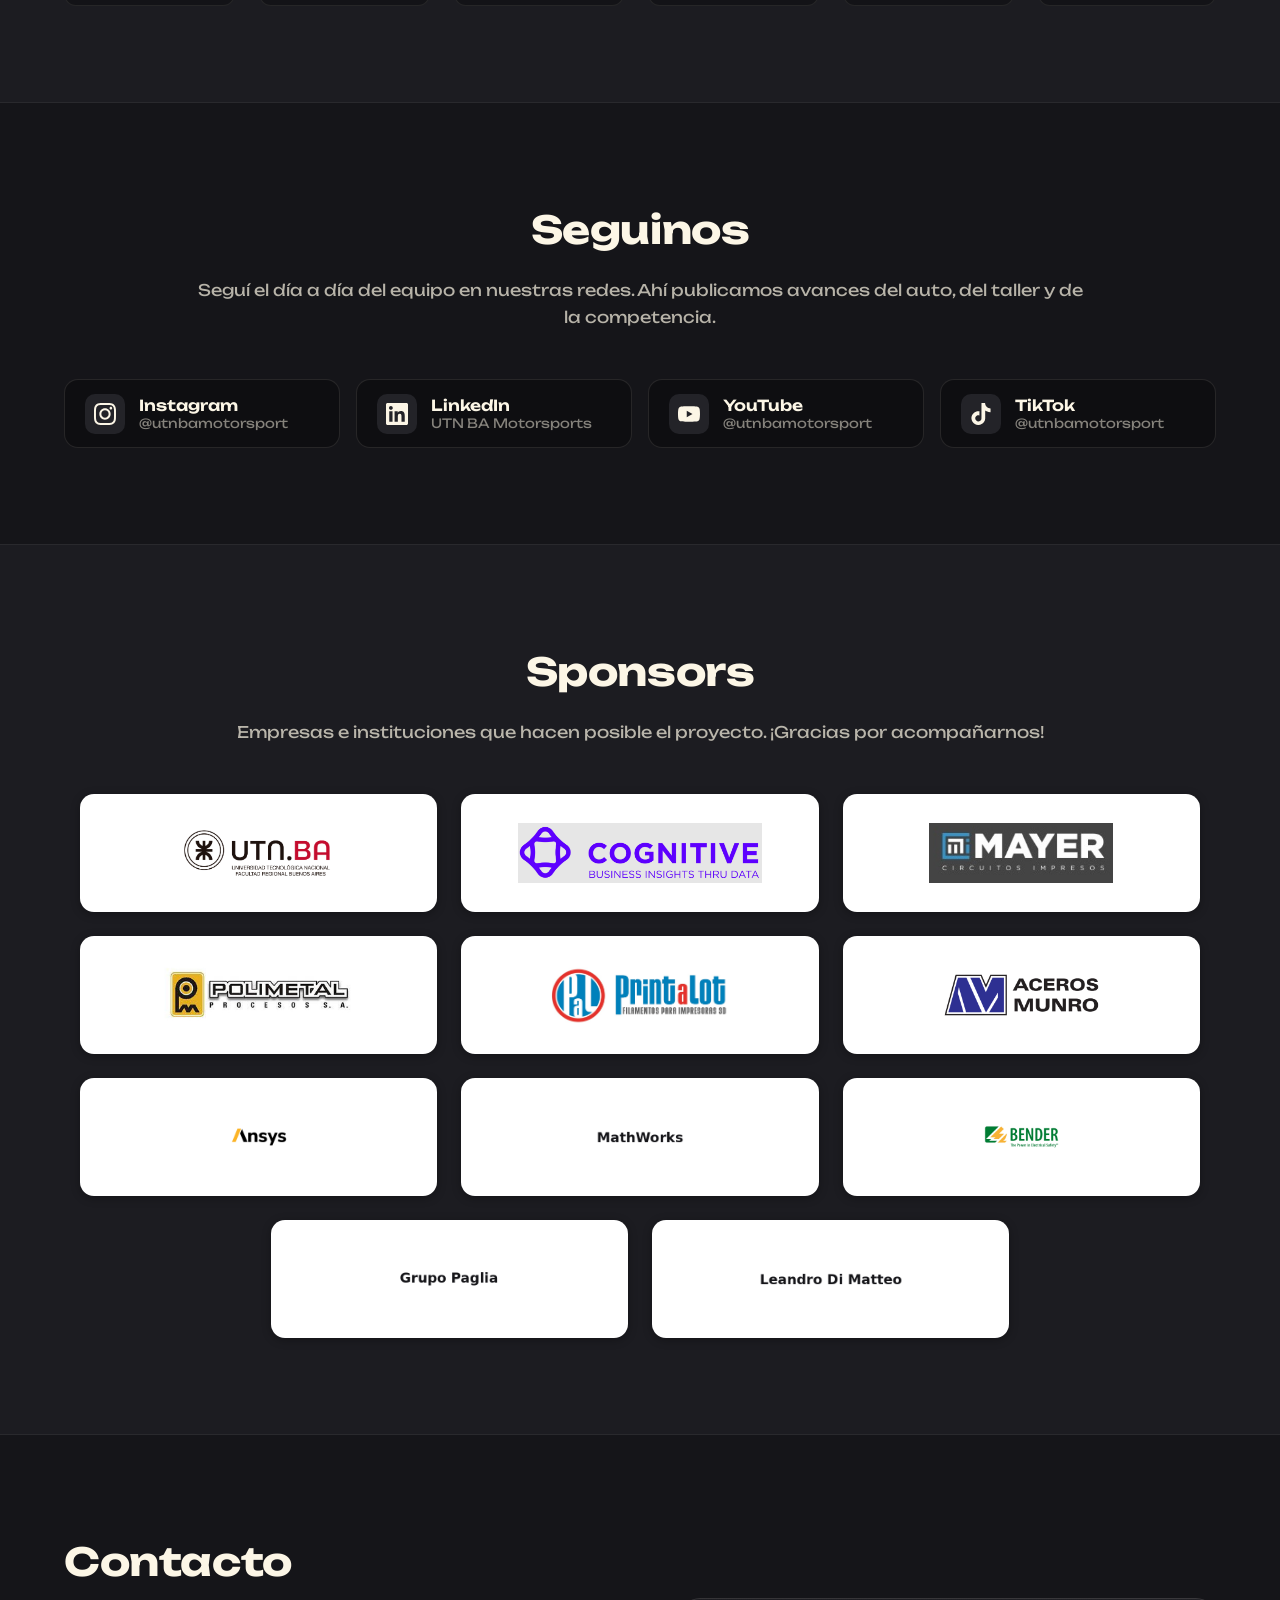
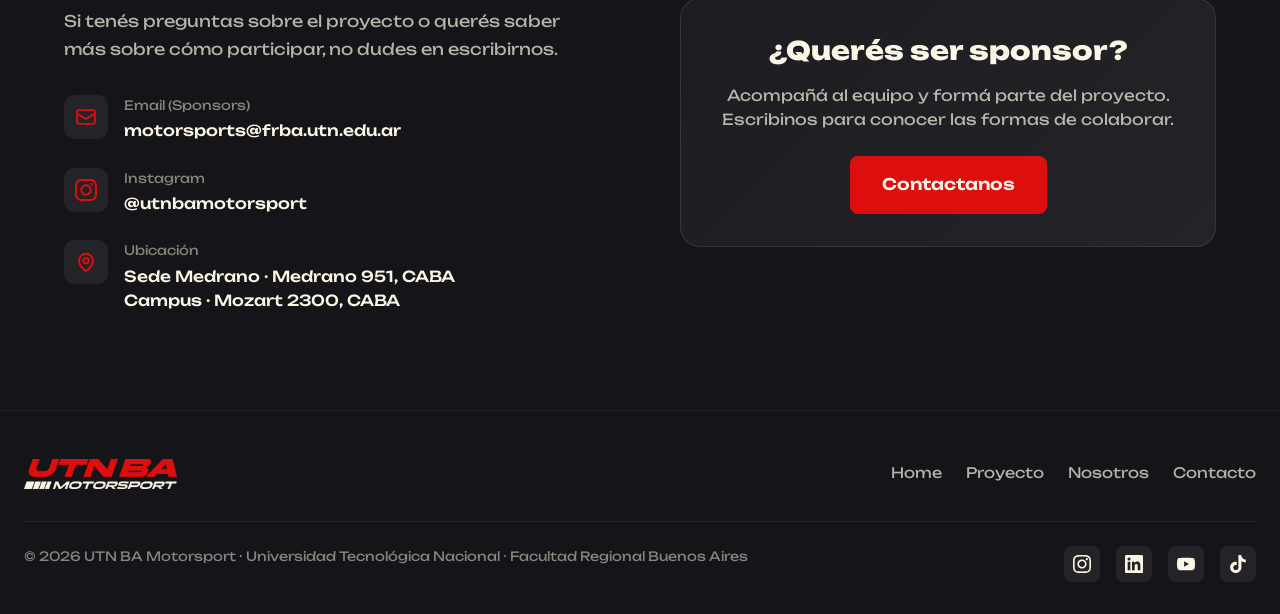
==== commit 76106677: "Sponsors: link de Grupo Paglia a Instagram y agregar Leandro Di Matteo - Grupo Paglia ahora linkea a" ====
--- a/index.html
+++ b/index.html
@@ -366,8 +366,11 @@
           <a class="sponsor" href="https://www.bender.de/" target="_blank" rel="noopener noreferrer">
             <img src="assets/img/sponsors/benderlogo.jpg" alt="Bender" loading="lazy">
           </a>
-          <a class="sponsor" href="https://grupopaglia.com/" target="_blank" rel="noopener noreferrer">
+          <a class="sponsor" href="https://www.instagram.com/grupopaglia_/" target="_blank" rel="noopener noreferrer">
             <img src="assets/img/sponsors/grupopaglia.png" alt="Grupo Paglia" loading="lazy">
+          </a>
+          <a class="sponsor" href="https://www.linkedin.com/in/leandrodimatteo/?locale=es" target="_blank" rel="noopener noreferrer">
+            <img src="assets/img/sponsors/leandrodimatteo.png" alt="Leandro Di Matteo" loading="lazy">
           </a>
         </div>
       </div>
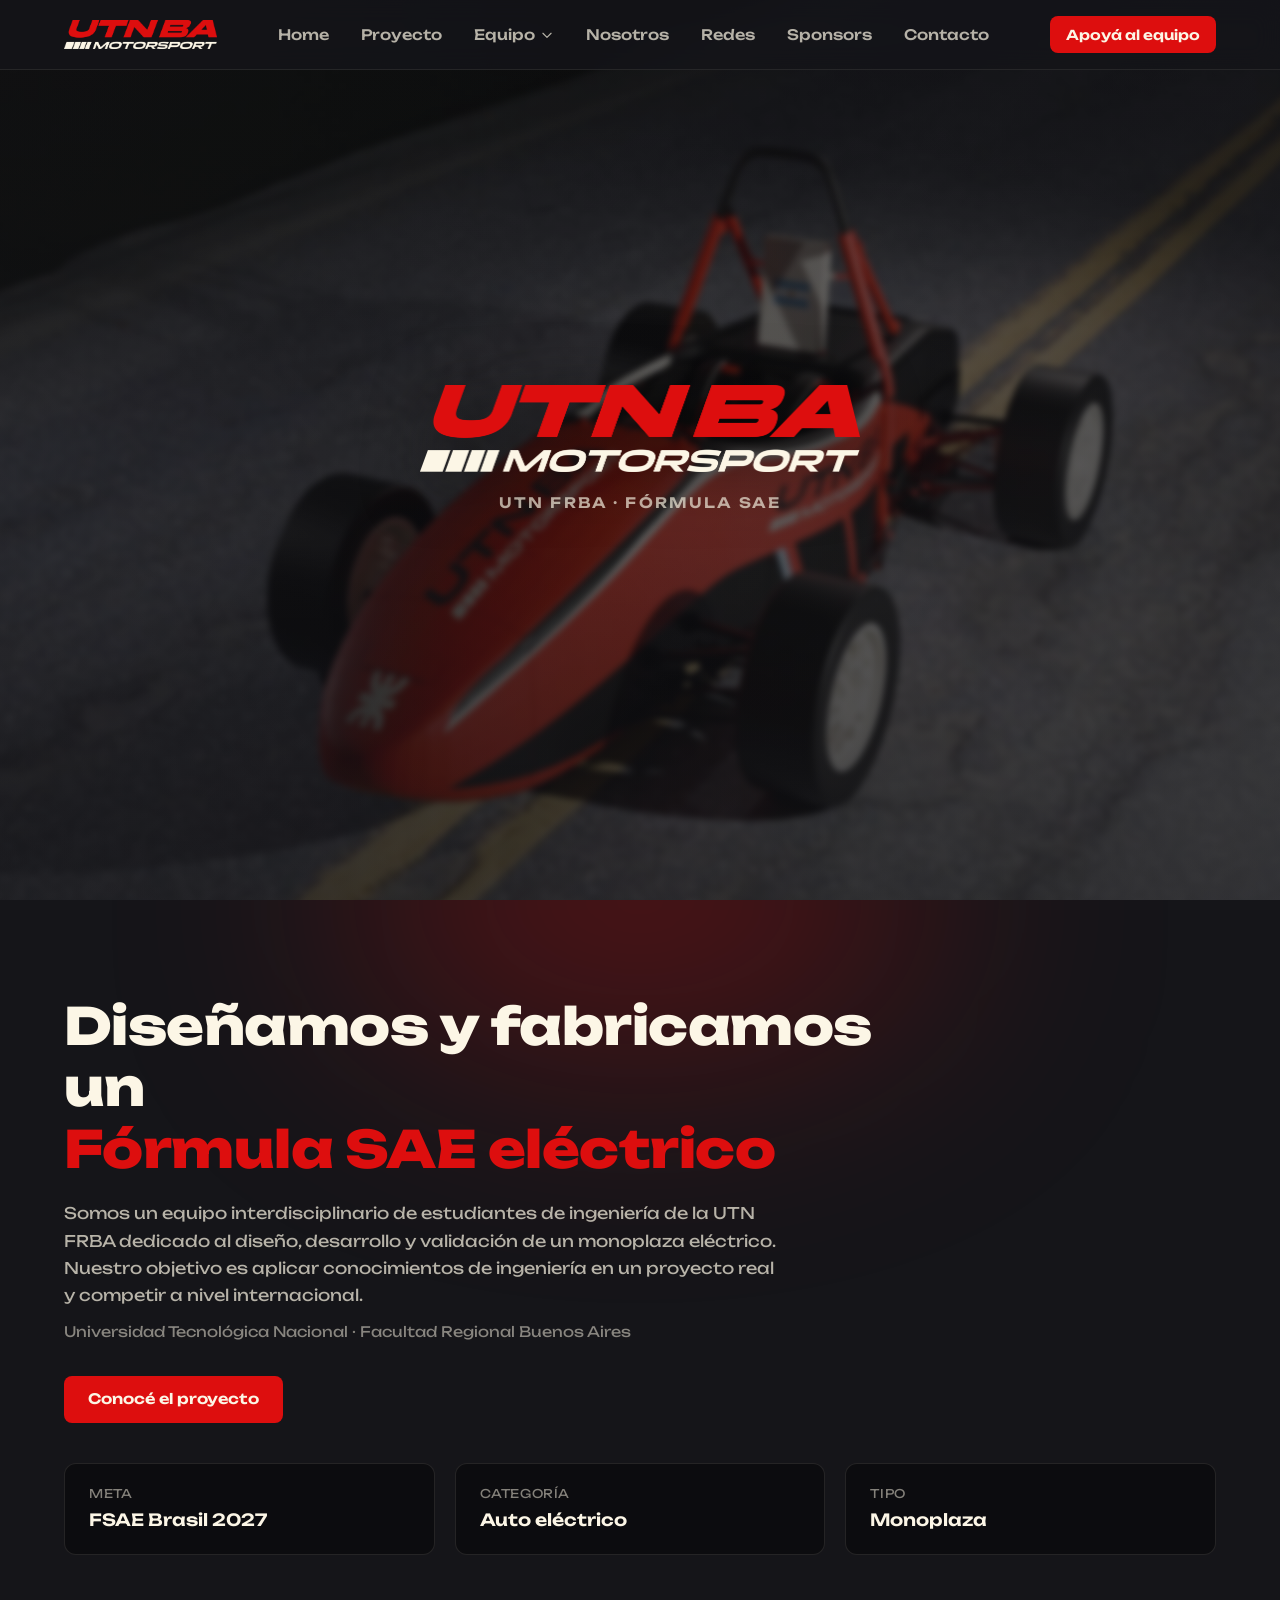
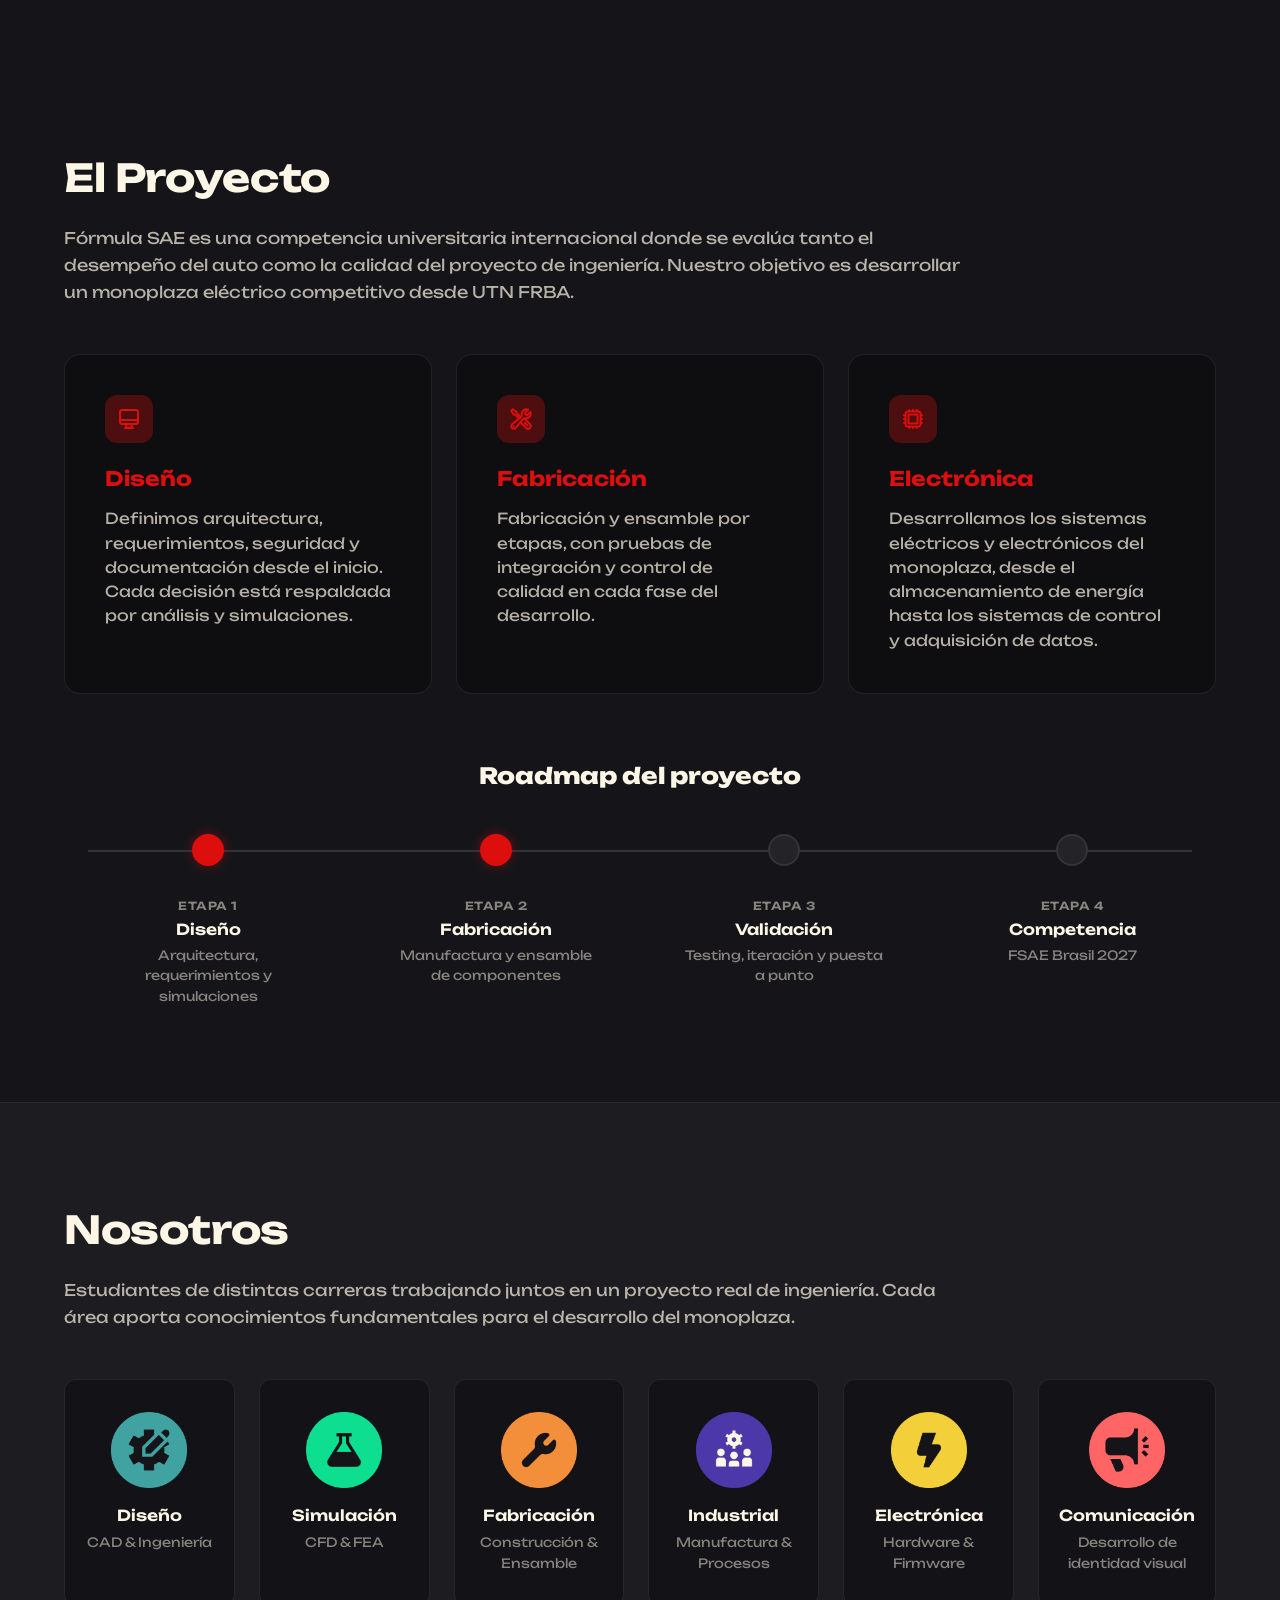
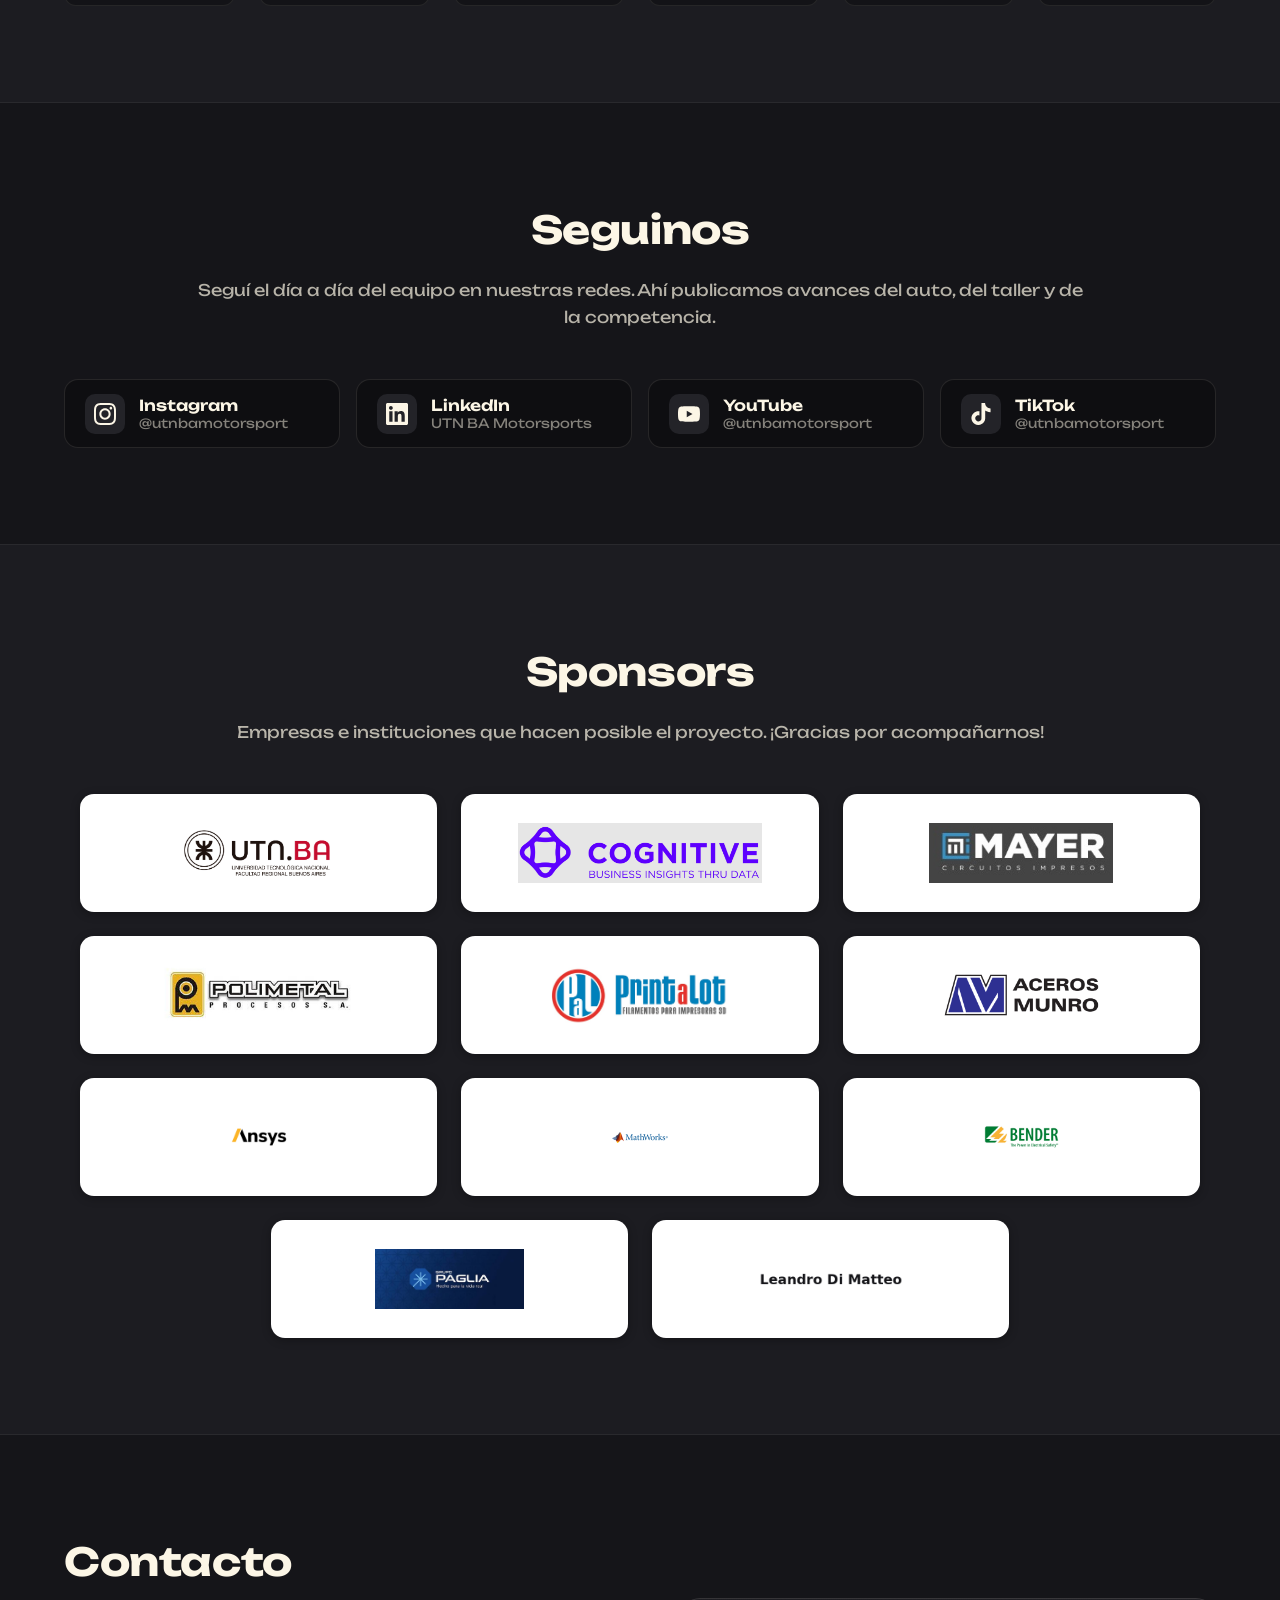
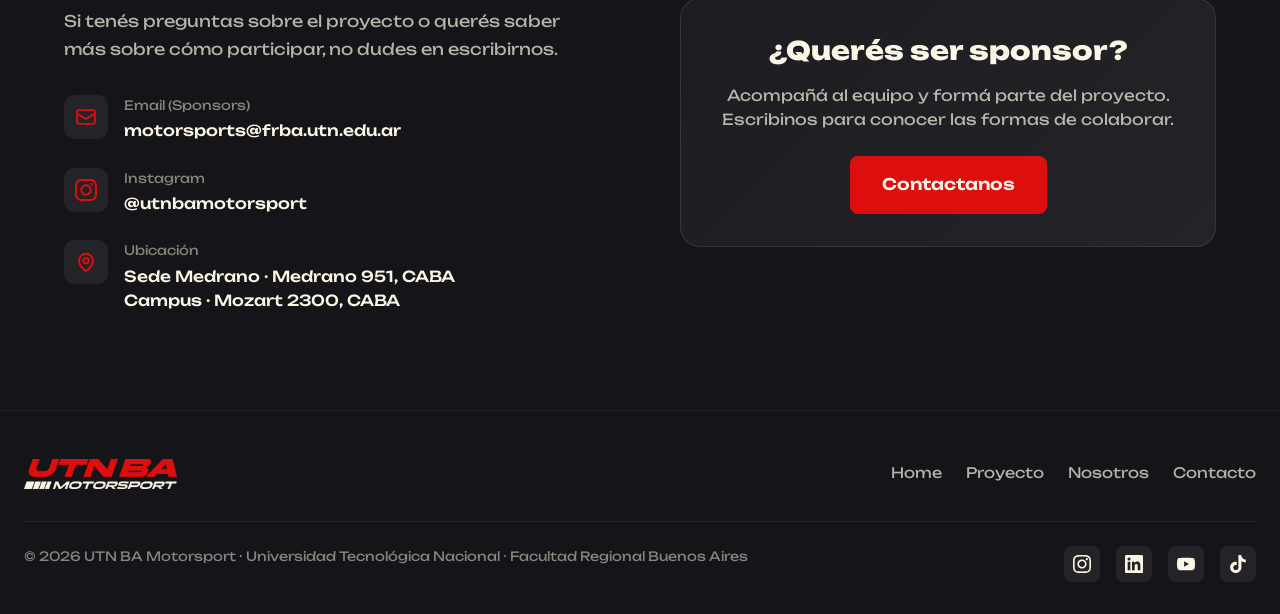
==== commit 23e06861: "Sponsors: apuntar Grupo Paglia a su .jpeg real y limpiar placeholder - index.html referencia grupopa" ====
--- a/index.html
+++ b/index.html
@@ -367,7 +367,7 @@
             <img src="assets/img/sponsors/benderlogo.jpg" alt="Bender" loading="lazy">
           </a>
           <a class="sponsor" href="https://www.instagram.com/grupopaglia_/" target="_blank" rel="noopener noreferrer">
-            <img src="assets/img/sponsors/grupopaglia.png" alt="Grupo Paglia" loading="lazy">
+            <img src="assets/img/sponsors/grupopaglia.jpeg" alt="Grupo Paglia" loading="lazy">
           </a>
           <a class="sponsor" href="https://www.linkedin.com/in/leandrodimatteo/?locale=es" target="_blank" rel="noopener noreferrer">
             <img src="assets/img/sponsors/leandrodimatteo.png" alt="Leandro Di Matteo" loading="lazy">
